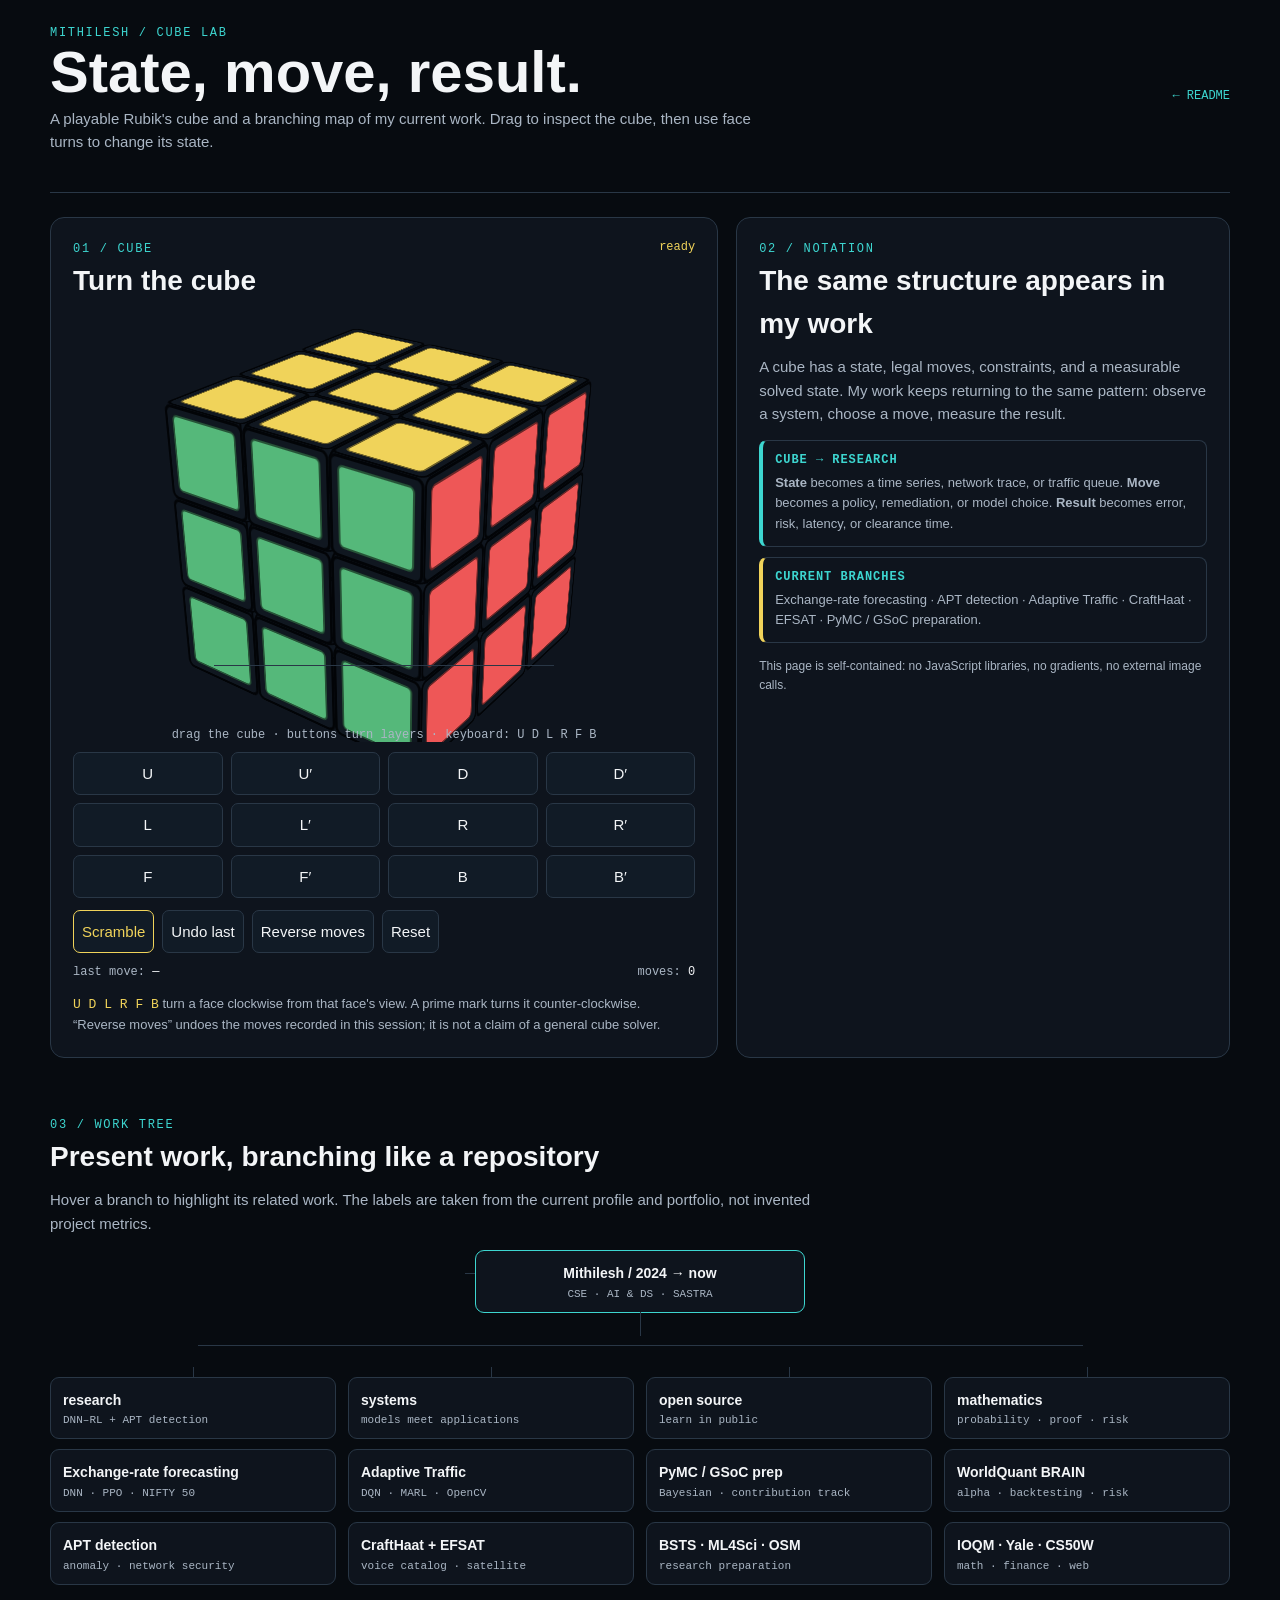
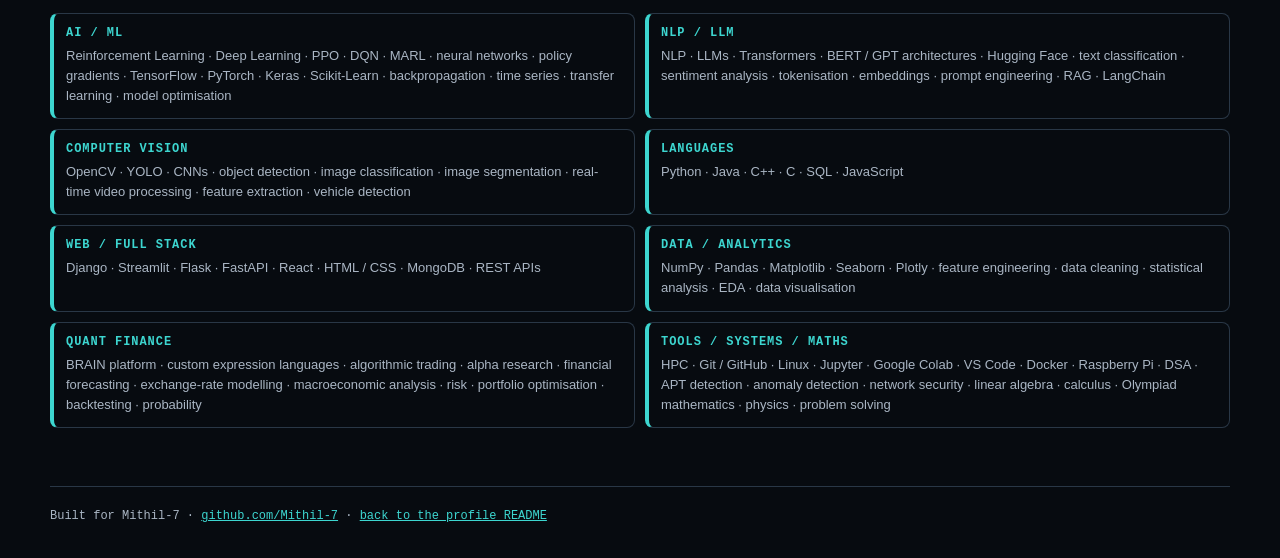
==== interactive-lab.html @ 5f76cfb6 "Game" ====
<!doctype html>
<html lang="en">
<head>
  <meta charset="utf-8">
  <meta name="viewport" content="width=device-width, initial-scale=1">
  <title>Mithilesh — Cube Lab</title>
  <style>
    :root {
      --bg: #070b10;
      --panel: #0e141d;
      --panel-2: #111b26;
      --line: #293746;
      --text: #f3f5f7;
      --muted: #aab6c4;
      --cyan: #3dd6d0;
      --yellow: #f0d35a;
      --red: #ee5757;
      --orange: #f2a24c;
      --blue: #4b83e8;
      --green: #55b87a;
    }

    * { box-sizing: border-box; }
    html { scroll-behavior: smooth; }
    body {
      margin: 0;
      background: var(--bg);
      color: var(--text);
      font: 15px/1.55 Arial, sans-serif;
    }
    a { color: var(--cyan); }
    button { font: inherit; }
    .shell { width: min(1180px, calc(100% - 32px)); margin: 0 auto; }
    .topbar {
      display: flex;
      justify-content: space-between;
      gap: 16px;
      align-items: center;
      padding: 24px 0;
      border-bottom: 1px solid var(--line);
    }
    .eyebrow, .mono { font-family: ui-monospace, SFMono-Regular, Consolas, monospace; }
    .eyebrow { color: var(--cyan); font-size: 12px; letter-spacing: .14em; text-transform: uppercase; }
    h1, h2, h3, p { margin-top: 0; }
    h1 { margin-bottom: 6px; font-size: clamp(30px, 5vw, 58px); line-height: 1; }
    h2 { margin-bottom: 10px; font-size: 28px; }
    .lede { color: var(--muted); max-width: 720px; }
    .topbar a { text-decoration: none; font-family: ui-monospace, SFMono-Regular, Consolas, monospace; font-size: 12px; }

    .lab-grid { display: grid; grid-template-columns: minmax(0, 1.15fr) minmax(300px, .85fr); gap: 18px; margin: 24px 0 58px; }
    .panel { background: var(--panel); border: 1px solid var(--line); border-radius: 14px; padding: 22px; }
    .panel-header { display: flex; justify-content: space-between; gap: 16px; align-items: start; margin-bottom: 8px; }
    .panel-header h2 { margin-bottom: 2px; }
    .status { color: var(--yellow); font: 12px ui-monospace, SFMono-Regular, Consolas, monospace; white-space: nowrap; }
    .cube-stage {
      height: 430px;
      position: relative;
      perspective: 1100px;
      touch-action: none;
      cursor: grab;
      overflow: hidden;
    }
    .cube-stage.dragging { cursor: grabbing; }
    #cube {
      width: 300px;
      height: 300px;
      position: absolute;
      left: 50%;
      top: 50%;
      transform-style: preserve-3d;
      transform: translate(-50%, -50%) rotateX(-27deg) rotateY(-36deg);
    }
    .cubie, .turn-layer {
      width: 300px;
      height: 300px;
      position: absolute;
      left: 0;
      top: 0;
      transform-style: preserve-3d;
    }
    .cubie { width: 96px; height: 96px; left: 50%; top: 50%; }
    .face {
      width: 96px;
      height: 96px;
      position: absolute;
      display: grid;
      place-items: center;
      border: 3px solid #020407;
      border-radius: 8px;
      background: #101720;
      backface-visibility: hidden;
    }
    .sticker { width: 78px; height: 78px; border: 2px solid rgba(0,0,0,.55); border-radius: 6px; opacity: 0; transition: background .15s, opacity .15s; }
    .front { transform: translateZ(48px); }
    .back { transform: rotateY(180deg) translateZ(48px); }
    .right { transform: rotateY(90deg) translateZ(48px); }
    .left { transform: rotateY(-90deg) translateZ(48px); }
    .top { transform: rotateX(90deg) translateZ(48px); }
    .bottom { transform: rotateX(-90deg) translateZ(48px); }
    .cube-floor { position: absolute; width: 340px; height: 30px; left: 50%; top: 82%; transform: translateX(-50%); border-top: 1px solid var(--line); }
    .cube-hint { position: absolute; left: 0; right: 0; bottom: 0; text-align: center; color: var(--muted); font: 12px ui-monospace, SFMono-Regular, Consolas, monospace; }

    .controls { display: grid; grid-template-columns: repeat(4, minmax(0, 1fr)); gap: 8px; margin-top: 10px; }
    .controls button, .action-row button {
      border: 1px solid var(--line);
      border-radius: 7px;
      padding: 9px 8px;
      background: var(--panel-2);
      color: var(--text);
      cursor: pointer;
      transition: border-color .18s, color .18s, background .18s, transform .18s;
    }
    .controls button:hover, .action-row button:hover { border-color: var(--cyan); color: var(--cyan); background: #14242d; transform: translateY(-1px); }
    .action-row { display: flex; flex-wrap: wrap; gap: 8px; margin-top: 12px; }
    .action-row button.primary { border-color: var(--yellow); color: var(--yellow); }
    .notation { color: var(--muted); margin: 15px 0 0; font-size: 13px; }
    .notation code { color: var(--yellow); }
    .readout { display: flex; justify-content: space-between; gap: 12px; margin-top: 12px; color: var(--muted); font: 12px ui-monospace, SFMono-Regular, Consolas, monospace; }
    .readout strong { color: var(--text); font-weight: 400; }

    .tree-section { margin-bottom: 58px; }
    .tree-intro { color: var(--muted); max-width: 780px; }
    .work-tree { display: grid; grid-template-columns: repeat(4, minmax(0, 1fr)); gap: 12px; position: relative; padding-top: 22px; }
    .work-tree::before { content: ""; position: absolute; left: 12.5%; right: 12.5%; top: 8px; border-top: 1px solid var(--line); }
    .branch { position: relative; padding-top: 18px; }
    .branch::before { content: ""; position: absolute; left: 50%; top: 8px; height: 16px; border-left: 1px solid var(--line); }
    .tree-node {
      position: relative;
      border: 1px solid var(--line);
      background: var(--panel);
      border-radius: 9px;
      padding: 12px;
      margin-bottom: 10px;
      transition: border-color .18s, transform .18s, background .18s, opacity .18s;
    }
    .tree-node::before { content: ""; position: absolute; width: 10px; height: 1px; background: var(--line); left: -11px; top: 22px; }
    .branch > .tree-node::before { display: none; }
    .tree-node:hover, .tree-node.is-hot { border-color: var(--yellow); background: #18232e; transform: translateY(-2px); }
    .tree-node.dim { opacity: .35; }
    .tree-node strong { display: block; font-size: 14px; }
    .tree-node span { display: block; margin-top: 3px; color: var(--muted); font: 11px ui-monospace, SFMono-Regular, Consolas, monospace; }
    .tree-root { width: min(330px, 100%); margin: 0 auto 24px; text-align: center; border-color: var(--cyan); }
    .tree-root::after { content: ""; position: absolute; width: 1px; height: 24px; background: var(--line); left: 50%; top: 100%; }
    .skills-board { margin-top: 18px; display: grid; grid-template-columns: repeat(2, minmax(0, 1fr)); gap: 10px; }
    .skill-group { border: 1px solid var(--line); border-left: 4px solid var(--cyan); border-radius: 8px; padding: 12px; transition: border-color .18s, background .18s; }
    .skill-group:hover { border-color: var(--yellow); background: #121d27; }
    .skill-group h3 { margin-bottom: 6px; font: 700 12px ui-monospace, SFMono-Regular, Consolas, monospace; color: var(--cyan); text-transform: uppercase; letter-spacing: .08em; }
    .skill-group p { margin: 0; color: var(--muted); font-size: 13px; }
    .note { color: var(--muted); font-size: 12px; margin-top: 14px; }
    footer { border-top: 1px solid var(--line); padding: 22px 0 32px; color: var(--muted); font: 12px ui-monospace, SFMono-Regular, Consolas, monospace; }
    @media (max-width: 820px) {
      .lab-grid { grid-template-columns: 1fr; }
      .work-tree { grid-template-columns: 1fr 1fr; }
      .work-tree::before { display: none; }
      .branch::before { display: none; }
    }
    @media (max-width: 560px) {
      .work-tree, .skills-board { grid-template-columns: 1fr; }
      .cube-stage { height: 360px; transform: scale(.82); transform-origin: top center; margin-bottom: -65px; }
      .controls { grid-template-columns: repeat(3, 1fr); }
    }
    @media (prefers-reduced-motion: reduce) {
      *, *::before, *::after { transition-duration: .01ms !important; animation-duration: .01ms !important; }
    }
  </style>
</head>
<body>
  <main class="shell">
    <header class="topbar">
      <div>
        <div class="eyebrow">Mithilesh / cube lab</div>
        <h1>State, move, result.</h1>
        <p class="lede">A playable Rubik's cube and a branching map of my current work. Drag to inspect the cube, then use face turns to change its state.</p>
      </div>
      <a href="README.md">← README</a>
    </header>

    <section class="lab-grid" aria-label="Interactive Rubik's cube">
      <div class="panel">
        <div class="panel-header">
          <div><div class="eyebrow">01 / cube</div><h2>Turn the cube</h2></div>
          <div id="status" class="status">ready</div>
        </div>
        <div id="cube-stage" class="cube-stage" aria-label="Drag to rotate the cube view">
          <div id="cube" aria-label="Rubik's cube"></div>
          <div class="cube-floor"></div>
          <div class="cube-hint">drag the cube · buttons turn layers · keyboard: U D L R F B</div>
        </div>
        <div class="controls" aria-label="Face turn controls">
          <button data-move="U">U</button><button data-move="U'">U′</button>
          <button data-move="D">D</button><button data-move="D'">D′</button>
          <button data-move="L">L</button><button data-move="L'">L′</button>
          <button data-move="R">R</button><button data-move="R'">R′</button>
          <button data-move="F">F</button><button data-move="F'">F′</button>
          <button data-move="B">B</button><button data-move="B'">B′</button>
        </div>
        <div class="action-row">
          <button class="primary" id="scramble">Scramble</button>
          <button id="undo">Undo last</button>
          <button id="solve-history">Reverse moves</button>
          <button id="reset">Reset</button>
        </div>
        <div class="readout"><span>last move: <strong id="last-move">—</strong></span><span>moves: <strong id="move-count">0</strong></span></div>
        <p class="notation"><code>U D L R F B</code> turn a face clockwise from that face's view. A prime mark turns it counter-clockwise. “Reverse moves” undoes the moves recorded in this session; it is not a claim of a general cube solver.</p>
      </div>

      <aside class="panel">
        <div class="eyebrow">02 / notation</div>
        <h2>The same structure appears in my work</h2>
        <p class="lede">A cube has a state, legal moves, constraints, and a measurable solved state. My work keeps returning to the same pattern: observe a system, choose a move, measure the result.</p>
        <div class="skill-group"><h3>Cube → research</h3><p><b>State</b> becomes a time series, network trace, or traffic queue. <b>Move</b> becomes a policy, remediation, or model choice. <b>Result</b> becomes error, risk, latency, or clearance time.</p></div>
        <div class="skill-group" style="margin-top:10px;border-left-color:var(--yellow)"><h3>Current branches</h3><p>Exchange-rate forecasting · APT detection · Adaptive Traffic · CraftHaat · EFSAT · PyMC / GSoC preparation.</p></div>
        <p class="note">This page is self-contained: no JavaScript libraries, no gradients, no external image calls.</p>
      </aside>
    </section>

    <section class="tree-section" aria-label="Work timeline and skills">
      <div class="eyebrow">03 / work tree</div>
      <h2>Present work, branching like a repository</h2>
      <p class="tree-intro">Hover a branch to highlight its related work. The labels are taken from the current profile and portfolio, not invented project metrics.</p>
      <div class="tree-node tree-root" data-group="root"><strong>Mithilesh / 2024 → now</strong><span>CSE · AI &amp; DS · SASTRA</span></div>
      <div class="work-tree">
        <div class="branch">
          <div class="tree-node" data-group="research"><strong>research</strong><span>DNN–RL + APT detection</span></div>
          <div class="tree-node" data-group="research"><strong>Exchange-rate forecasting</strong><span>DNN · PPO · NIFTY 50</span></div>
          <div class="tree-node" data-group="research"><strong>APT detection</strong><span>anomaly · network security</span></div>
        </div>
        <div class="branch">
          <div class="tree-node" data-group="systems"><strong>systems</strong><span>models meet applications</span></div>
          <div class="tree-node" data-group="systems"><strong>Adaptive Traffic</strong><span>DQN · MARL · OpenCV</span></div>
          <div class="tree-node" data-group="systems"><strong>CraftHaat + EFSAT</strong><span>voice catalog · satellite</span></div>
        </div>
        <div class="branch">
          <div class="tree-node" data-group="opensource"><strong>open source</strong><span>learn in public</span></div>
          <div class="tree-node" data-group="opensource"><strong>PyMC / GSoC prep</strong><span>Bayesian · contribution track</span></div>
          <div class="tree-node" data-group="opensource"><strong>BSTS · ML4Sci · OSM</strong><span>research preparation</span></div>
        </div>
        <div class="branch">
          <div class="tree-node" data-group="math"><strong>mathematics</strong><span>probability · proof · risk</span></div>
          <div class="tree-node" data-group="math"><strong>WorldQuant BRAIN</strong><span>alpha · backtesting · risk</span></div>
          <div class="tree-node" data-group="math"><strong>IOQM · Yale · CS50W</strong><span>math · finance · web</span></div>
        </div>
      </div>

      <div class="skills-board" aria-label="Skills index">
        <div class="skill-group"><h3>AI / ML</h3><p>Reinforcement Learning · Deep Learning · PPO · DQN · MARL · neural networks · policy gradients · TensorFlow · PyTorch · Keras · Scikit-Learn · backpropagation · time series · transfer learning · model optimisation</p></div>
        <div class="skill-group"><h3>NLP / LLM</h3><p>NLP · LLMs · Transformers · BERT / GPT architectures · Hugging Face · text classification · sentiment analysis · tokenisation · embeddings · prompt engineering · RAG · LangChain</p></div>
        <div class="skill-group"><h3>Computer vision</h3><p>OpenCV · YOLO · CNNs · object detection · image classification · image segmentation · real-time video processing · feature extraction · vehicle detection</p></div>
        <div class="skill-group"><h3>Languages</h3><p>Python · Java · C++ · C · SQL · JavaScript</p></div>
        <div class="skill-group"><h3>Web / full stack</h3><p>Django · Streamlit · Flask · FastAPI · React · HTML / CSS · MongoDB · REST APIs</p></div>
        <div class="skill-group"><h3>Data / analytics</h3><p>NumPy · Pandas · Matplotlib · Seaborn · Plotly · feature engineering · data cleaning · statistical analysis · EDA · data visualisation</p></div>
        <div class="skill-group"><h3>Quant finance</h3><p>BRAIN platform · custom expression languages · algorithmic trading · alpha research · financial forecasting · exchange-rate modelling · macroeconomic analysis · risk · portfolio optimisation · backtesting · probability</p></div>
        <div class="skill-group"><h3>Tools / systems / maths</h3><p>HPC · Git / GitHub · Linux · Jupyter · Google Colab · VS Code · Docker · Raspberry Pi · DSA · APT detection · anomaly detection · network security · linear algebra · calculus · Olympiad mathematics · physics · problem solving</p></div>
      </div>
    </section>

    <footer>Built for Mithil-7 · <a href="https://github.com/Mithil-7">github.com/Mithil-7</a> · <a href="README.md">back to the profile README</a></footer>
  </main>
  <script>
    (() => {
      const cube = document.getElementById('cube');
      const stage = document.getElementById('cube-stage');
      const status = document.getElementById('status');
      const lastMove = document.getElementById('last-move');
      const moveCount = document.getElementById('move-count');
      const cubies = [];
      const stickers = [];
      const history = [];
      const CELL = 96;
      let busy = false;
      let viewX = -27;
      let viewY = -36;

      const normals = {
        U: [0, 1, 0], D: [0, -1, 0], F: [0, 0, 1],
        B: [0, 0, -1], R: [1, 0, 0], L: [-1, 0, 0]
      };
      const faceClass = { U: 'top', D: 'bottom', F: 'front', B: 'back', R: 'right', L: 'left' };
      const colors = {
        U: '#f0d35a', D: '#f3f5f7', F: '#55b87a',
        B: '#4b83e8', R: '#ee5757', L: '#f2a24c'
      };
      const specs = {
        U: { axis: 'y', index: 1, layer: 1, dir: 1 },
        D: { axis: 'y', index: 1, layer: -1, dir: -1 },
        L: { axis: 'x', index: 0, layer: -1, dir: -1 },
        R: { axis: 'x', index: 0, layer: 1, dir: 1 },
        F: { axis: 'z', index: 2, layer: 1, dir: -1 },
        B: { axis: 'z', index: 2, layer: -1, dir: 1 }
      };

      const key = (a, b) => `${a.join(',')}|${b.join(',')}`;
      const clone = value => value.slice();

      function addSticker(pos, normal, color) {
        stickers.push({ pos: clone(pos), normal: clone(normal), color });
      }

      function resetStickers() {
        stickers.length = 0;
        for (let x = -1; x <= 1; x += 1) {
          for (let z = -1; z <= 1; z += 1) {
            addSticker([x, 1, z], normals.U, colors.U);
            addSticker([x, -1, z], normals.D, colors.D);
          }
        }
        for (let x = -1; x <= 1; x += 1) {
          for (let y = -1; y <= 1; y += 1) {
            addSticker([x, y, 1], normals.F, colors.F);
            addSticker([x, y, -1], normals.B, colors.B);
          }
        }
        for (let y = -1; y <= 1; y += 1) {
          for (let z = -1; z <= 1; z += 1) {
            addSticker([1, y, z], normals.R, colors.R);
            addSticker([-1, y, z], normals.L, colors.L);
          }
        }
      }

      function rotateVector(value, axis, direction) {
        const [x, y, z] = value;
        if (axis === 'x') return direction === 1 ? [x, -z, y] : [x, z, -y];
        if (axis === 'y') return direction === 1 ? [z, y, -x] : [-z, y, x];
        return direction === 1 ? [-y, x, z] : [y, -x, z];
      }

      function createCubie(x, y, z) {
        const element = document.createElement('div');
        element.className = 'cubie';
        const faces = {};
        Object.keys(normals).forEach(face => {
          const surface = document.createElement('div');
          surface.className = `face ${faceClass[face]}`;
          const sticker = document.createElement('div');
          sticker.className = 'sticker';
          surface.appendChild(sticker);
          element.appendChild(surface);
          faces[face] = { surface, sticker };
        });
        const cubie = { element, faces, pos: [x, y, z] };
        cubies.push(cubie);
        cube.appendChild(element);
      }

      function positionCubie(cubie) {
        const [x, y, z] = cubie.pos;
        cubie.element.style.transform = `translate(-50%, -50%) translate3d(${x * CELL}px, ${-y * CELL}px, ${z * CELL}px)`;
      }

      function render() {
        const map = new Map(stickers.map(sticker => [key(sticker.pos, sticker.normal), sticker.color]));
        cubies.forEach(cubie => {
          positionCubie(cubie);
          Object.entries(normals).forEach(([face, normal]) => {
            const sticker = map.get(key(cubie.pos, normal));
            const view = cubie.faces[face].sticker;
            view.style.background = sticker || '#0c121a';
            view.style.opacity = sticker ? '1' : '0';
          });
        });
        moveCount.textContent = String(history.length);
      }

      function updateView() {
        cube.style.transform = `translate(-50%, -50%) rotateX(${viewX}deg) rotateY(${viewY}deg)`;
      }

      function parseMove(token) {
        const face = token[0].toUpperCase();
        return { face, prime: token.includes("'") };
      }

      function labelMove(move) {
        return `${move.face}${move.prime ? '′' : ''}`;
      }

      function inverse(move) {
        return { face: move.face, prime: !move.prime };
      }

      function setStatus(text) {
        status.textContent = text;
      }

      async function applyMove(move, record = true) {
        if (busy) return;
        const spec = specs[move.face];
        busy = true;
        setStatus(`turning ${labelMove(move)}`);
        const selected = cubies.filter(cubie => cubie.pos[spec.index] === spec.layer);
        const turnLayer = document.createElement('div');
        turnLayer.className = 'turn-layer';
        cube.appendChild(turnLayer);
        selected.forEach(cubie => turnLayer.appendChild(cubie.element));
        const direction = spec.dir * (move.prime ? -1 : 1);
        const rotation = `rotate${spec.axis.toUpperCase()}(${90 * direction}deg)`;
        const animation = turnLayer.animate(
          [{ transform: 'none' }, { transform: rotation }],
          { duration: 430, easing: 'cubic-bezier(.2,.8,.25,1)', fill: 'forwards' }
        );
        try { await animation.finished; } catch (_) { /* reduced-motion/browser cancellation */ }
        selected.forEach(cubie => { cubie.pos = rotateVector(cubie.pos, spec.axis, direction); });
        stickers.forEach(sticker => {
          if (sticker.pos[spec.index] === spec.layer) {
            sticker.pos = rotateVector(sticker.pos, spec.axis, direction);
            sticker.normal = rotateVector(sticker.normal, spec.axis, direction);
          }
        });
        selected.forEach(cubie => cube.appendChild(cubie.element));
        turnLayer.remove();
        animation.cancel();
        if (record) history.push(move);
        render();
        lastMove.textContent = labelMove(move);
        setStatus('ready');
        busy = false;
      }

      async function runSequence(sequence, record = true) {
        if (busy) return;
        for (const move of sequence) await applyMove(move, record);
      }

      function resetCube() {
        if (busy) return;
        cubies.forEach(cubie => {
          cubie.pos = cubie.pos.map(value => value === 0 ? 0 : (value > 0 ? 1 : -1));
        });
        // Cubie positions must be reset by their original coordinates.
        cubies.forEach((cubie, index) => {
          const x = Math.floor(index / 9) - 1;
          const y = (Math.floor(index / 3) % 3) - 1;
          const z = (index % 3) - 1;
          cubie.pos = [x, y, z];
          cube.appendChild(cubie.element);
        });
        resetStickers();
        history.length = 0;
        lastMove.textContent = '—';
        setStatus('ready');
        render();
      }

      document.querySelectorAll('[data-move]').forEach(button => {
        button.addEventListener('click', () => applyMove(parseMove(button.dataset.move)));
      });
      document.getElementById('reset').addEventListener('click', resetCube);
      document.getElementById('undo').addEventListener('click', async () => {
        if (busy || !history.length) return;
        const move = history.pop();
        await applyMove(inverse(move), false);
      });
      document.getElementById('solve-history').addEventListener('click', async () => {
        if (busy || !history.length) return;
        const reverse = history.slice().reverse().map(inverse);
        history.length = 0;
        await runSequence(reverse, false);
        lastMove.textContent = 'solved by reverse';
      });
      document.getElementById('scramble').addEventListener('click', async () => {
        if (busy) return;
        resetCube();
        const faces = Object.keys(specs);
        const sequence = [];
        let previous = '';
        while (sequence.length < 20) {
          const face = faces[Math.floor(Math.random() * faces.length)];
          if (face === previous) continue;
          previous = face;
          sequence.push({ face, prime: Math.random() > .5 });
        }
        await runSequence(sequence, true);
        setStatus('scrambled — solve it or reverse the sequence');
      });
      window.addEventListener('keydown', event => {
        if (event.target.matches('input, textarea, button')) return;
        const face = event.key.toUpperCase();
        if (specs[face]) applyMove({ face, prime: event.shiftKey });
      });

      let dragging = false;
      let pointer = { x: 0, y: 0 };
      stage.addEventListener('pointerdown', event => {
        dragging = true;
        pointer = { x: event.clientX, y: event.clientY };
        stage.classList.add('dragging');
        stage.setPointerCapture(event.pointerId);
      });
      stage.addEventListener('pointermove', event => {
        if (!dragging) return;
        const dx = event.clientX - pointer.x;
        const dy = event.clientY - pointer.y;
        pointer = { x: event.clientX, y: event.clientY };
        viewY += dx * .45;
        viewX = Math.max(-80, Math.min(80, viewX - dy * .45));
        updateView();
      });
      stage.addEventListener('pointerup', event => {
        dragging = false;
        stage.classList.remove('dragging');
        stage.releasePointerCapture(event.pointerId);
      });
      stage.addEventListener('pointercancel', () => { dragging = false; stage.classList.remove('dragging'); });

      document.querySelectorAll('.tree-node[data-group]').forEach(node => {
        node.addEventListener('mouseenter', () => {
          const group = node.dataset.group;
          document.querySelectorAll('.tree-node[data-group]').forEach(other => {
            other.classList.toggle('is-hot', other.dataset.group === group);
            other.classList.toggle('dim', other.dataset.group !== group && group !== 'root');
          });
        });
        node.addEventListener('mouseleave', () => {
          document.querySelectorAll('.tree-node[data-group]').forEach(other => other.classList.remove('is-hot', 'dim'));
        });
      });

      for (let x = -1; x <= 1; x += 1) {
        for (let y = -1; y <= 1; y += 1) {
          for (let z = -1; z <= 1; z += 1) createCubie(x, y, z);
        }
      }
      resetStickers();
      render();
      updateView();
    })();
  </script>
</body>
</html>
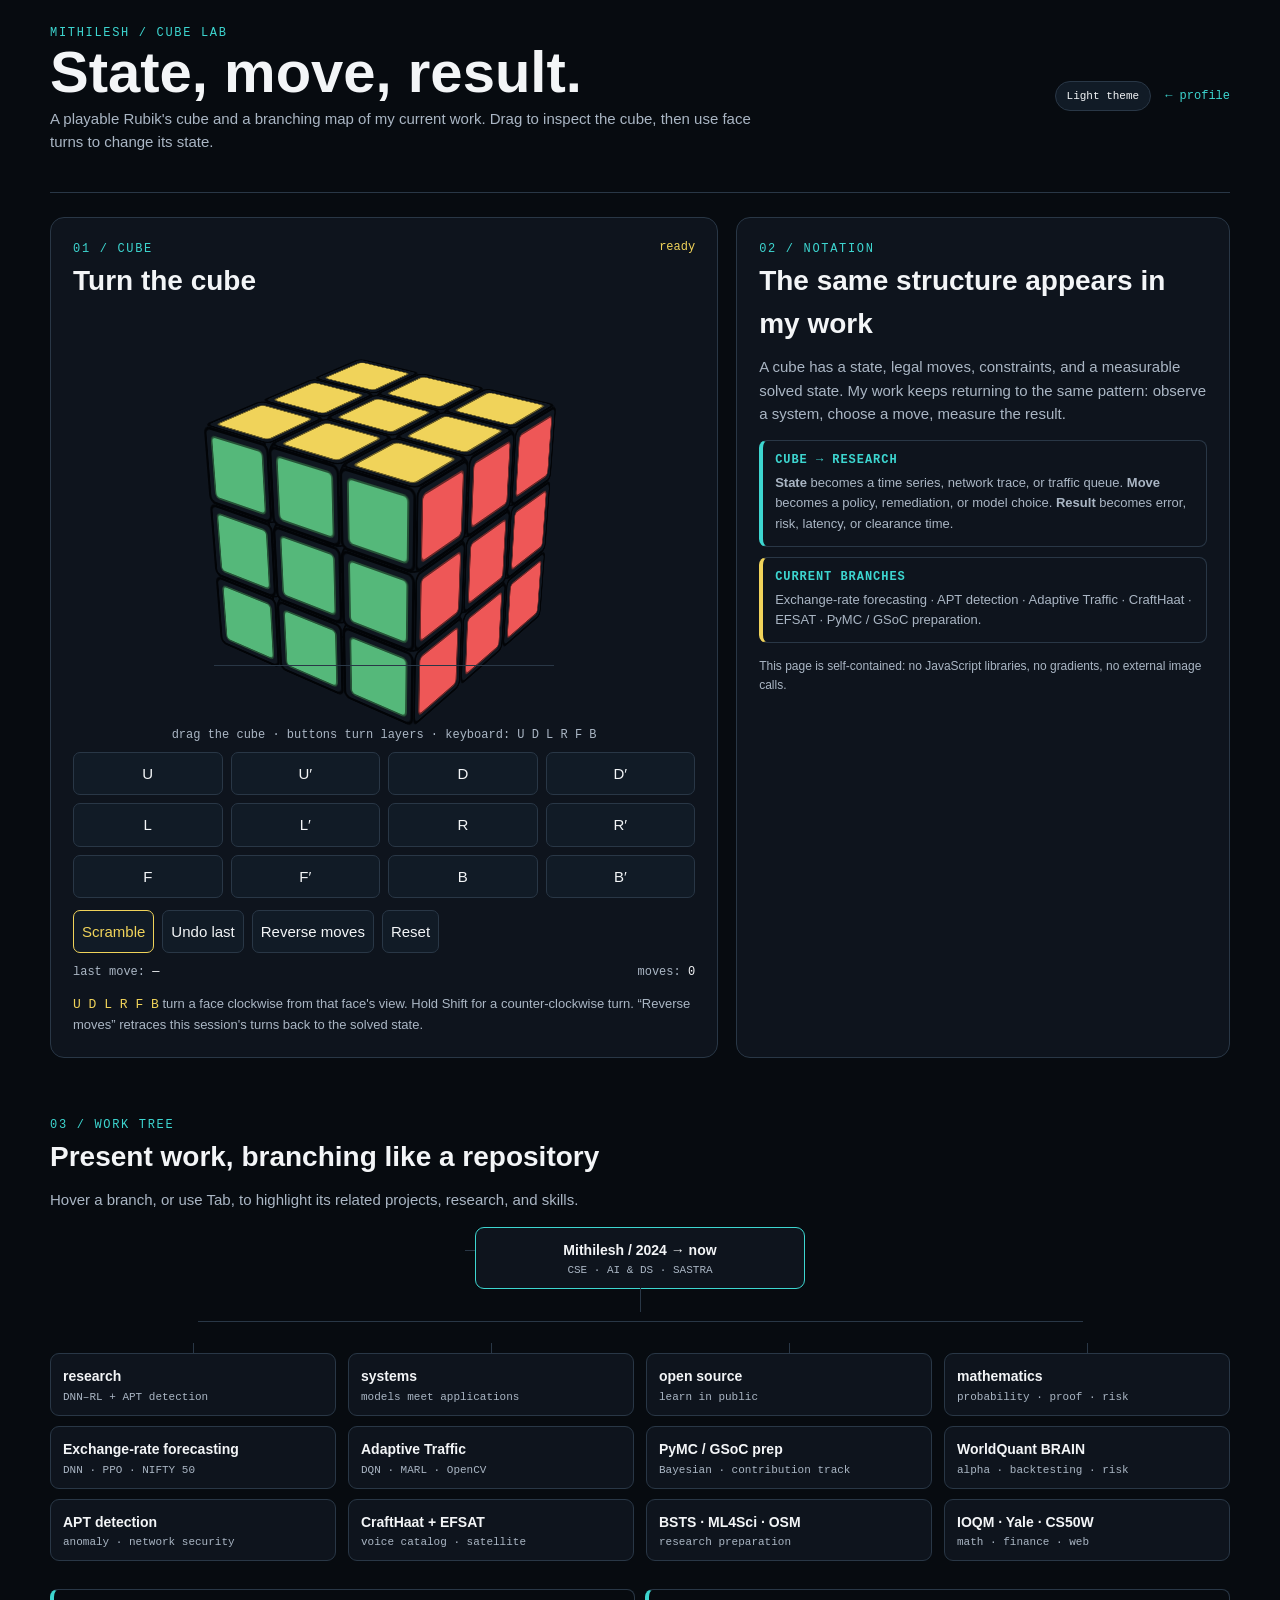
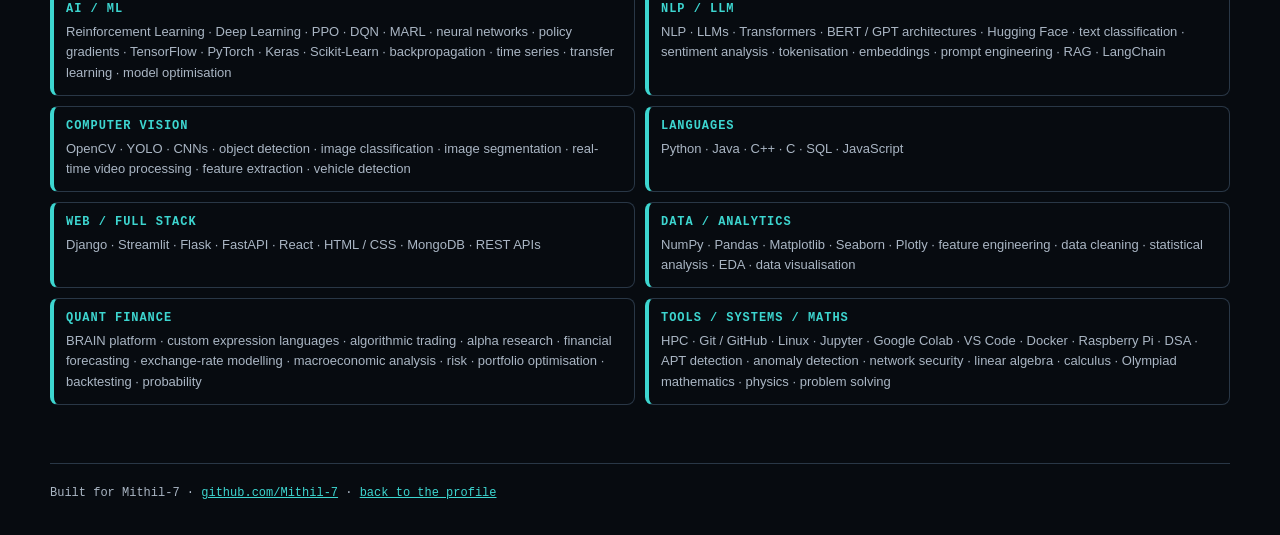
==== commit 6100d727: "Add files via upload" ====
--- a/interactive-lab.html
+++ b/interactive-lab.html
@@ -3,7 +3,18 @@
 <head>
   <meta charset="utf-8">
   <meta name="viewport" content="width=device-width, initial-scale=1">
+  <link rel="icon" href="assets/favicon.svg" type="image/svg+xml">
   <title>Mithilesh — Cube Lab</title>
+  <script>
+    (() => {
+      let theme = 'dark';
+      try {
+        const stored = window.localStorage.getItem('mithil-theme');
+        if (stored === 'light' || stored === 'dark') theme = stored;
+      } catch (_) { /* localStorage may be unavailable on a restricted file:// page */ }
+      document.documentElement.dataset.theme = theme;
+    })();
+  </script>
   <style>
     :root {
       --bg: #070b10;
@@ -18,6 +29,22 @@
       --orange: #f2a24c;
       --blue: #4b83e8;
       --green: #55b87a;
+      color-scheme: dark;
+    }
+    html[data-theme="light"] {
+      color-scheme: light;
+      --bg: #f3f5f7;
+      --panel: #ffffff;
+      --panel-2: #edf2f5;
+      --line: #7c8a96;
+      --text: #17212b;
+      --muted: #4d5a65;
+      --cyan: #087f7a;
+      --yellow: #765b00;
+      --red: #b42323;
+      --orange: #9a4b00;
+      --blue: #2457ad;
+      --green: #197044;
     }
 
     * { box-sizing: border-box; }
@@ -46,6 +73,18 @@
     h2 { margin-bottom: 10px; font-size: 28px; }
     .lede { color: var(--muted); max-width: 720px; }
     .topbar a { text-decoration: none; font-family: ui-monospace, SFMono-Regular, Consolas, monospace; font-size: 12px; }
+    .top-actions { display: flex; align-items: center; justify-content: flex-end; gap: 14px; flex-wrap: wrap; }
+    .theme-toggle {
+      border: 1px solid var(--line);
+      border-radius: 999px;
+      padding: 8px 11px;
+      background: var(--panel-2);
+      color: var(--text);
+      cursor: pointer;
+      font: 11px ui-monospace, SFMono-Regular, Consolas, monospace;
+    }
+    .theme-toggle:hover, .theme-toggle:focus-visible { border-color: var(--cyan); color: var(--cyan); }
+    .theme-toggle:focus-visible, .tree-node:focus-visible { outline: 2px solid var(--cyan); outline-offset: 3px; }
 
     .lab-grid { display: grid; grid-template-columns: minmax(0, 1.15fr) minmax(300px, .85fr); gap: 18px; margin: 24px 0 58px; }
     .panel { background: var(--panel); border: 1px solid var(--line); border-radius: 14px; padding: 22px; }
@@ -53,7 +92,7 @@
     .panel-header h2 { margin-bottom: 2px; }
     .status { color: var(--yellow); font: 12px ui-monospace, SFMono-Regular, Consolas, monospace; white-space: nowrap; }
     .cube-stage {
-      height: 430px;
+      height: clamp(320px, 42vw, 430px);
       position: relative;
       perspective: 1100px;
       touch-action: none;
@@ -62,8 +101,9 @@
     }
     .cube-stage.dragging { cursor: grabbing; }
     #cube {
-      width: 300px;
-      height: 300px;
+      --cell-size: clamp(42px, calc((100vw - 100px) / 4.7), 80px);
+      width: calc(var(--cell-size) * 3);
+      height: calc(var(--cell-size) * 3);
       position: absolute;
       left: 50%;
       top: 50%;
@@ -71,17 +111,17 @@
       transform: translate(-50%, -50%) rotateX(-27deg) rotateY(-36deg);
     }
     .cubie, .turn-layer {
-      width: 300px;
-      height: 300px;
+      width: calc(var(--cell-size) * 3);
+      height: calc(var(--cell-size) * 3);
       position: absolute;
       left: 0;
       top: 0;
       transform-style: preserve-3d;
     }
-    .cubie { width: 96px; height: 96px; left: 50%; top: 50%; }
+    .cubie { width: var(--cell-size); height: var(--cell-size); left: 50%; top: 50%; }
     .face {
-      width: 96px;
-      height: 96px;
+      width: var(--cell-size);
+      height: var(--cell-size);
       position: absolute;
       display: grid;
       place-items: center;
@@ -90,14 +130,14 @@
       background: #101720;
       backface-visibility: hidden;
     }
-    .sticker { width: 78px; height: 78px; border: 2px solid rgba(0,0,0,.55); border-radius: 6px; opacity: 0; transition: background .15s, opacity .15s; }
-    .front { transform: translateZ(48px); }
-    .back { transform: rotateY(180deg) translateZ(48px); }
-    .right { transform: rotateY(90deg) translateZ(48px); }
-    .left { transform: rotateY(-90deg) translateZ(48px); }
-    .top { transform: rotateX(90deg) translateZ(48px); }
-    .bottom { transform: rotateX(-90deg) translateZ(48px); }
-    .cube-floor { position: absolute; width: 340px; height: 30px; left: 50%; top: 82%; transform: translateX(-50%); border-top: 1px solid var(--line); }
+    .sticker { width: calc(var(--cell-size) * .8125); height: calc(var(--cell-size) * .8125); border: 2px solid rgba(0,0,0,.55); border-radius: 6px; opacity: 0; transition: background .15s, opacity .15s; }
+    .front { transform: translateZ(calc(var(--cell-size) / 2)); }
+    .back { transform: rotateY(180deg) translateZ(calc(var(--cell-size) / 2)); }
+    .right { transform: rotateY(90deg) translateZ(calc(var(--cell-size) / 2)); }
+    .left { transform: rotateY(-90deg) translateZ(calc(var(--cell-size) / 2)); }
+    .top { transform: rotateX(90deg) translateZ(calc(var(--cell-size) / 2)); }
+    .bottom { transform: rotateX(-90deg) translateZ(calc(var(--cell-size) / 2)); }
+    .cube-floor { position: absolute; width: min(340px, calc(100% - 20px)); height: 30px; left: 50%; top: 82%; transform: translateX(-50%); border-top: 1px solid var(--line); }
     .cube-hint { position: absolute; left: 0; right: 0; bottom: 0; text-align: center; color: var(--muted); font: 12px ui-monospace, SFMono-Regular, Consolas, monospace; }
 
     .controls { display: grid; grid-template-columns: repeat(4, minmax(0, 1fr)); gap: 8px; margin-top: 10px; }
@@ -135,7 +175,7 @@
     }
     .tree-node::before { content: ""; position: absolute; width: 10px; height: 1px; background: var(--line); left: -11px; top: 22px; }
     .branch > .tree-node::before { display: none; }
-    .tree-node:hover, .tree-node.is-hot { border-color: var(--yellow); background: #18232e; transform: translateY(-2px); }
+    .tree-node:hover, .tree-node:focus-visible, .tree-node.is-hot { border-color: var(--yellow); background: #18232e; transform: translateY(-2px); }
     .tree-node.dim { opacity: .35; }
     .tree-node strong { display: block; font-size: 14px; }
     .tree-node span { display: block; margin-top: 3px; color: var(--muted); font: 11px ui-monospace, SFMono-Regular, Consolas, monospace; }
@@ -143,7 +183,7 @@
     .tree-root::after { content: ""; position: absolute; width: 1px; height: 24px; background: var(--line); left: 50%; top: 100%; }
     .skills-board { margin-top: 18px; display: grid; grid-template-columns: repeat(2, minmax(0, 1fr)); gap: 10px; }
     .skill-group { border: 1px solid var(--line); border-left: 4px solid var(--cyan); border-radius: 8px; padding: 12px; transition: border-color .18s, background .18s; }
-    .skill-group:hover { border-color: var(--yellow); background: #121d27; }
+    .skill-group:hover, .skill-group:focus-within { border-color: var(--yellow); background: #121d27; }
     .skill-group h3 { margin-bottom: 6px; font: 700 12px ui-monospace, SFMono-Regular, Consolas, monospace; color: var(--cyan); text-transform: uppercase; letter-spacing: .08em; }
     .skill-group p { margin: 0; color: var(--muted); font-size: 13px; }
     .note { color: var(--muted); font-size: 12px; margin-top: 14px; }
@@ -155,13 +195,22 @@
       .branch::before { display: none; }
     }
     @media (max-width: 560px) {
+      .topbar { align-items: flex-start; flex-direction: column; }
+      .top-actions { width: 100%; justify-content: space-between; }
       .work-tree, .skills-board { grid-template-columns: 1fr; }
-      .cube-stage { height: 360px; transform: scale(.82); transform-origin: top center; margin-bottom: -65px; }
+      .cube-stage { height: clamp(320px, 100vw, 360px); }
       .controls { grid-template-columns: repeat(3, 1fr); }
     }
     @media (prefers-reduced-motion: reduce) {
       *, *::before, *::after { transition-duration: .01ms !important; animation-duration: .01ms !important; }
     }
+    html[data-theme="light"] .controls button:hover,
+    html[data-theme="light"] .action-row button:hover { background: #e4eeee; }
+    html[data-theme="light"] .tree-node:hover,
+    html[data-theme="light"] .tree-node:focus-visible,
+    html[data-theme="light"] .tree-node.is-hot { background: #eef4f5; }
+    html[data-theme="light"] .skill-group:hover,
+    html[data-theme="light"] .skill-group:focus-within { background: #edf5f4; }
   </style>
 </head>
 <body>
@@ -172,14 +221,17 @@
         <h1>State, move, result.</h1>
         <p class="lede">A playable Rubik's cube and a branching map of my current work. Drag to inspect the cube, then use face turns to change its state.</p>
       </div>
-      <a href="README.md">← README</a>
+      <div class="top-actions">
+        <button class="theme-toggle" id="theme-toggle" type="button" aria-pressed="false">Light theme</button>
+        <a href="index.html">← profile</a>
+      </div>
     </header>
 
     <section class="lab-grid" aria-label="Interactive Rubik's cube">
       <div class="panel">
         <div class="panel-header">
           <div><div class="eyebrow">01 / cube</div><h2>Turn the cube</h2></div>
-          <div id="status" class="status">ready</div>
+          <div id="status" class="status" role="status" aria-live="polite">ready</div>
         </div>
         <div id="cube-stage" class="cube-stage" aria-label="Drag to rotate the cube view">
           <div id="cube" aria-label="Rubik's cube"></div>
@@ -201,7 +253,7 @@
           <button id="reset">Reset</button>
         </div>
         <div class="readout"><span>last move: <strong id="last-move">—</strong></span><span>moves: <strong id="move-count">0</strong></span></div>
-        <p class="notation"><code>U D L R F B</code> turn a face clockwise from that face's view. A prime mark turns it counter-clockwise. “Reverse moves” undoes the moves recorded in this session; it is not a claim of a general cube solver.</p>
+        <p class="notation"><code>U D L R F B</code> turn a face clockwise from that face's view. Hold Shift for a counter-clockwise turn. “Reverse moves” retraces this session's turns back to the solved state.</p>
       </div>
 
       <aside class="panel">
@@ -217,28 +269,28 @@
     <section class="tree-section" aria-label="Work timeline and skills">
       <div class="eyebrow">03 / work tree</div>
       <h2>Present work, branching like a repository</h2>
-      <p class="tree-intro">Hover a branch to highlight its related work. The labels are taken from the current profile and portfolio, not invented project metrics.</p>
-      <div class="tree-node tree-root" data-group="root"><strong>Mithilesh / 2024 → now</strong><span>CSE · AI &amp; DS · SASTRA</span></div>
+      <p class="tree-intro">Hover a branch, or use Tab, to highlight its related projects, research, and skills.</p>
+      <div class="tree-node tree-root" data-group="root" tabindex="0"><strong>Mithilesh / 2024 → now</strong><span>CSE · AI &amp; DS · SASTRA</span></div>
       <div class="work-tree">
         <div class="branch">
-          <div class="tree-node" data-group="research"><strong>research</strong><span>DNN–RL + APT detection</span></div>
-          <div class="tree-node" data-group="research"><strong>Exchange-rate forecasting</strong><span>DNN · PPO · NIFTY 50</span></div>
-          <div class="tree-node" data-group="research"><strong>APT detection</strong><span>anomaly · network security</span></div>
+          <div class="tree-node" data-group="research" tabindex="0"><strong>research</strong><span>DNN–RL + APT detection</span></div>
+          <div class="tree-node" data-group="research" tabindex="0"><strong>Exchange-rate forecasting</strong><span>DNN · PPO · NIFTY 50</span></div>
+          <div class="tree-node" data-group="research" tabindex="0"><strong>APT detection</strong><span>anomaly · network security</span></div>
         </div>
         <div class="branch">
-          <div class="tree-node" data-group="systems"><strong>systems</strong><span>models meet applications</span></div>
-          <div class="tree-node" data-group="systems"><strong>Adaptive Traffic</strong><span>DQN · MARL · OpenCV</span></div>
-          <div class="tree-node" data-group="systems"><strong>CraftHaat + EFSAT</strong><span>voice catalog · satellite</span></div>
+          <div class="tree-node" data-group="systems" tabindex="0"><strong>systems</strong><span>models meet applications</span></div>
+          <div class="tree-node" data-group="systems" tabindex="0"><strong>Adaptive Traffic</strong><span>DQN · MARL · OpenCV</span></div>
+          <div class="tree-node" data-group="systems" tabindex="0"><strong>CraftHaat + EFSAT</strong><span>voice catalog · satellite</span></div>
         </div>
         <div class="branch">
-          <div class="tree-node" data-group="opensource"><strong>open source</strong><span>learn in public</span></div>
-          <div class="tree-node" data-group="opensource"><strong>PyMC / GSoC prep</strong><span>Bayesian · contribution track</span></div>
-          <div class="tree-node" data-group="opensource"><strong>BSTS · ML4Sci · OSM</strong><span>research preparation</span></div>
+          <div class="tree-node" data-group="opensource" tabindex="0"><strong>open source</strong><span>learn in public</span></div>
+          <div class="tree-node" data-group="opensource" tabindex="0"><strong>PyMC / GSoC prep</strong><span>Bayesian · contribution track</span></div>
+          <div class="tree-node" data-group="opensource" tabindex="0"><strong>BSTS · ML4Sci · OSM</strong><span>research preparation</span></div>
         </div>
         <div class="branch">
-          <div class="tree-node" data-group="math"><strong>mathematics</strong><span>probability · proof · risk</span></div>
-          <div class="tree-node" data-group="math"><strong>WorldQuant BRAIN</strong><span>alpha · backtesting · risk</span></div>
-          <div class="tree-node" data-group="math"><strong>IOQM · Yale · CS50W</strong><span>math · finance · web</span></div>
+          <div class="tree-node" data-group="math" tabindex="0"><strong>mathematics</strong><span>probability · proof · risk</span></div>
+          <div class="tree-node" data-group="math" tabindex="0"><strong>WorldQuant BRAIN</strong><span>alpha · backtesting · risk</span></div>
+          <div class="tree-node" data-group="math" tabindex="0"><strong>IOQM · Yale · CS50W</strong><span>math · finance · web</span></div>
         </div>
       </div>
 
@@ -254,7 +306,7 @@
       </div>
     </section>
 
-    <footer>Built for Mithil-7 · <a href="https://github.com/Mithil-7">github.com/Mithil-7</a> · <a href="README.md">back to the profile README</a></footer>
+    <footer>Built for Mithil-7 · <a href="https://github.com/Mithil-7">github.com/Mithil-7</a> · <a href="index.html">back to the profile</a></footer>
   </main>
   <script>
     (() => {
@@ -266,7 +318,8 @@
       const cubies = [];
       const stickers = [];
       const history = [];
-      const CELL = 96;
+      const reducedMotion = window.matchMedia('(prefers-reduced-motion: reduce)');
+      const getCellSize = () => parseFloat(getComputedStyle(cube).width) / 3;
       let busy = false;
       let viewX = -27;
       let viewY = -36;
@@ -345,7 +398,8 @@
 
       function positionCubie(cubie) {
         const [x, y, z] = cubie.pos;
-        cubie.element.style.transform = `translate(-50%, -50%) translate3d(${x * CELL}px, ${-y * CELL}px, ${z * CELL}px)`;
+        const cell = getCellSize();
+        cubie.element.style.transform = `translate(-50%, -50%) translate3d(${x * cell}px, ${-y * cell}px, ${z * cell}px)`;
       }
 
       function render() {
@@ -383,6 +437,22 @@
         status.textContent = text;
       }
 
+      const themeToggle = document.getElementById('theme-toggle');
+      function syncThemeToggle() {
+        if (!themeToggle) return;
+        const light = document.documentElement.dataset.theme === 'light';
+        themeToggle.setAttribute('aria-pressed', String(light));
+        themeToggle.setAttribute('aria-label', `Switch to ${light ? 'dark' : 'light'} theme`);
+        themeToggle.textContent = light ? 'Dark theme' : 'Light theme';
+      }
+      themeToggle?.addEventListener('click', () => {
+        const next = document.documentElement.dataset.theme === 'light' ? 'dark' : 'light';
+        document.documentElement.dataset.theme = next;
+        try { window.localStorage.setItem('mithil-theme', next); } catch (_) { /* keep the in-page choice */ }
+        syncThemeToggle();
+      });
+      syncThemeToggle();
+
       async function applyMove(move, record = true) {
         if (busy) return;
         const spec = specs[move.face];
@@ -394,12 +464,17 @@
         cube.appendChild(turnLayer);
         selected.forEach(cubie => turnLayer.appendChild(cubie.element));
         const direction = spec.dir * (move.prime ? -1 : 1);
-        const rotation = `rotate${spec.axis.toUpperCase()}(${90 * direction}deg)`;
-        const animation = turnLayer.animate(
-          [{ transform: 'none' }, { transform: rotation }],
-          { duration: 430, easing: 'cubic-bezier(.2,.8,.25,1)', fill: 'forwards' }
-        );
-        try { await animation.finished; } catch (_) { /* reduced-motion/browser cancellation */ }
+        let animation = null;
+        if (!reducedMotion.matches && typeof turnLayer.animate === 'function') {
+          // CSS uses screen coordinates (y grows down); x/z rotations need the opposite sign.
+          const cssDirection = spec.axis === 'y' ? direction : -direction;
+          const rotation = `rotate${spec.axis.toUpperCase()}(${90 * cssDirection}deg)`;
+          animation = turnLayer.animate(
+            [{ transform: 'none' }, { transform: rotation }],
+            { duration: 430, easing: 'cubic-bezier(.2,.8,.25,1)', fill: 'forwards' }
+          );
+          try { await animation.finished; } catch (_) { /* browser cancellation */ }
+        }
         selected.forEach(cubie => { cubie.pos = rotateVector(cubie.pos, spec.axis, direction); });
         stickers.forEach(sticker => {
           if (sticker.pos[spec.index] === spec.layer) {
@@ -409,7 +484,7 @@
         });
         selected.forEach(cubie => cube.appendChild(cubie.element));
         turnLayer.remove();
-        animation.cancel();
+        if (animation) animation.cancel();
         if (record) history.push(move);
         render();
         lastMove.textContent = labelMove(move);
@@ -474,6 +549,7 @@
         setStatus('scrambled — solve it or reverse the sequence');
       });
       window.addEventListener('keydown', event => {
+        if (event.ctrlKey || event.metaKey || event.altKey) return;
         if (event.target.matches('input, textarea, button')) return;
         const face = event.key.toUpperCase();
         if (specs[face]) applyMove({ face, prime: event.shiftKey });
@@ -503,17 +579,19 @@
       });
       stage.addEventListener('pointercancel', () => { dragging = false; stage.classList.remove('dragging'); });
 
-      document.querySelectorAll('.tree-node[data-group]').forEach(node => {
-        node.addEventListener('mouseenter', () => {
-          const group = node.dataset.group;
-          document.querySelectorAll('.tree-node[data-group]').forEach(other => {
-            other.classList.toggle('is-hot', other.dataset.group === group);
-            other.classList.toggle('dim', other.dataset.group !== group && group !== 'root');
-          });
-        });
-        node.addEventListener('mouseleave', () => {
-          document.querySelectorAll('.tree-node[data-group]').forEach(other => other.classList.remove('is-hot', 'dim'));
-        });
+      const treeNodes = [...document.querySelectorAll('.tree-node[data-group]')];
+      const clearTreeHighlight = () => treeNodes.forEach(other => other.classList.remove('is-hot', 'dim'));
+      const highlightTreeGroup = group => treeNodes.forEach(other => {
+        other.classList.toggle('is-hot', other.dataset.group === group);
+        other.classList.toggle('dim', other.dataset.group !== group && group !== 'root');
+      });
+      treeNodes.forEach(node => {
+        // The branch map is informational, but its same highlight interaction must work without a mouse.
+        node.tabIndex = 0;
+        node.addEventListener('mouseenter', () => highlightTreeGroup(node.dataset.group));
+        node.addEventListener('mouseleave', clearTreeHighlight);
+        node.addEventListener('focus', () => highlightTreeGroup(node.dataset.group));
+        node.addEventListener('blur', clearTreeHighlight);
       });
 
       for (let x = -1; x <= 1; x += 1) {
@@ -524,6 +602,11 @@
       resetStickers();
       render();
       updateView();
+      if ('ResizeObserver' in window) {
+        new ResizeObserver(() => cubies.forEach(positionCubie)).observe(cube);
+      } else {
+        window.addEventListener('resize', () => cubies.forEach(positionCubie));
+      }
     })();
   </script>
 </body>
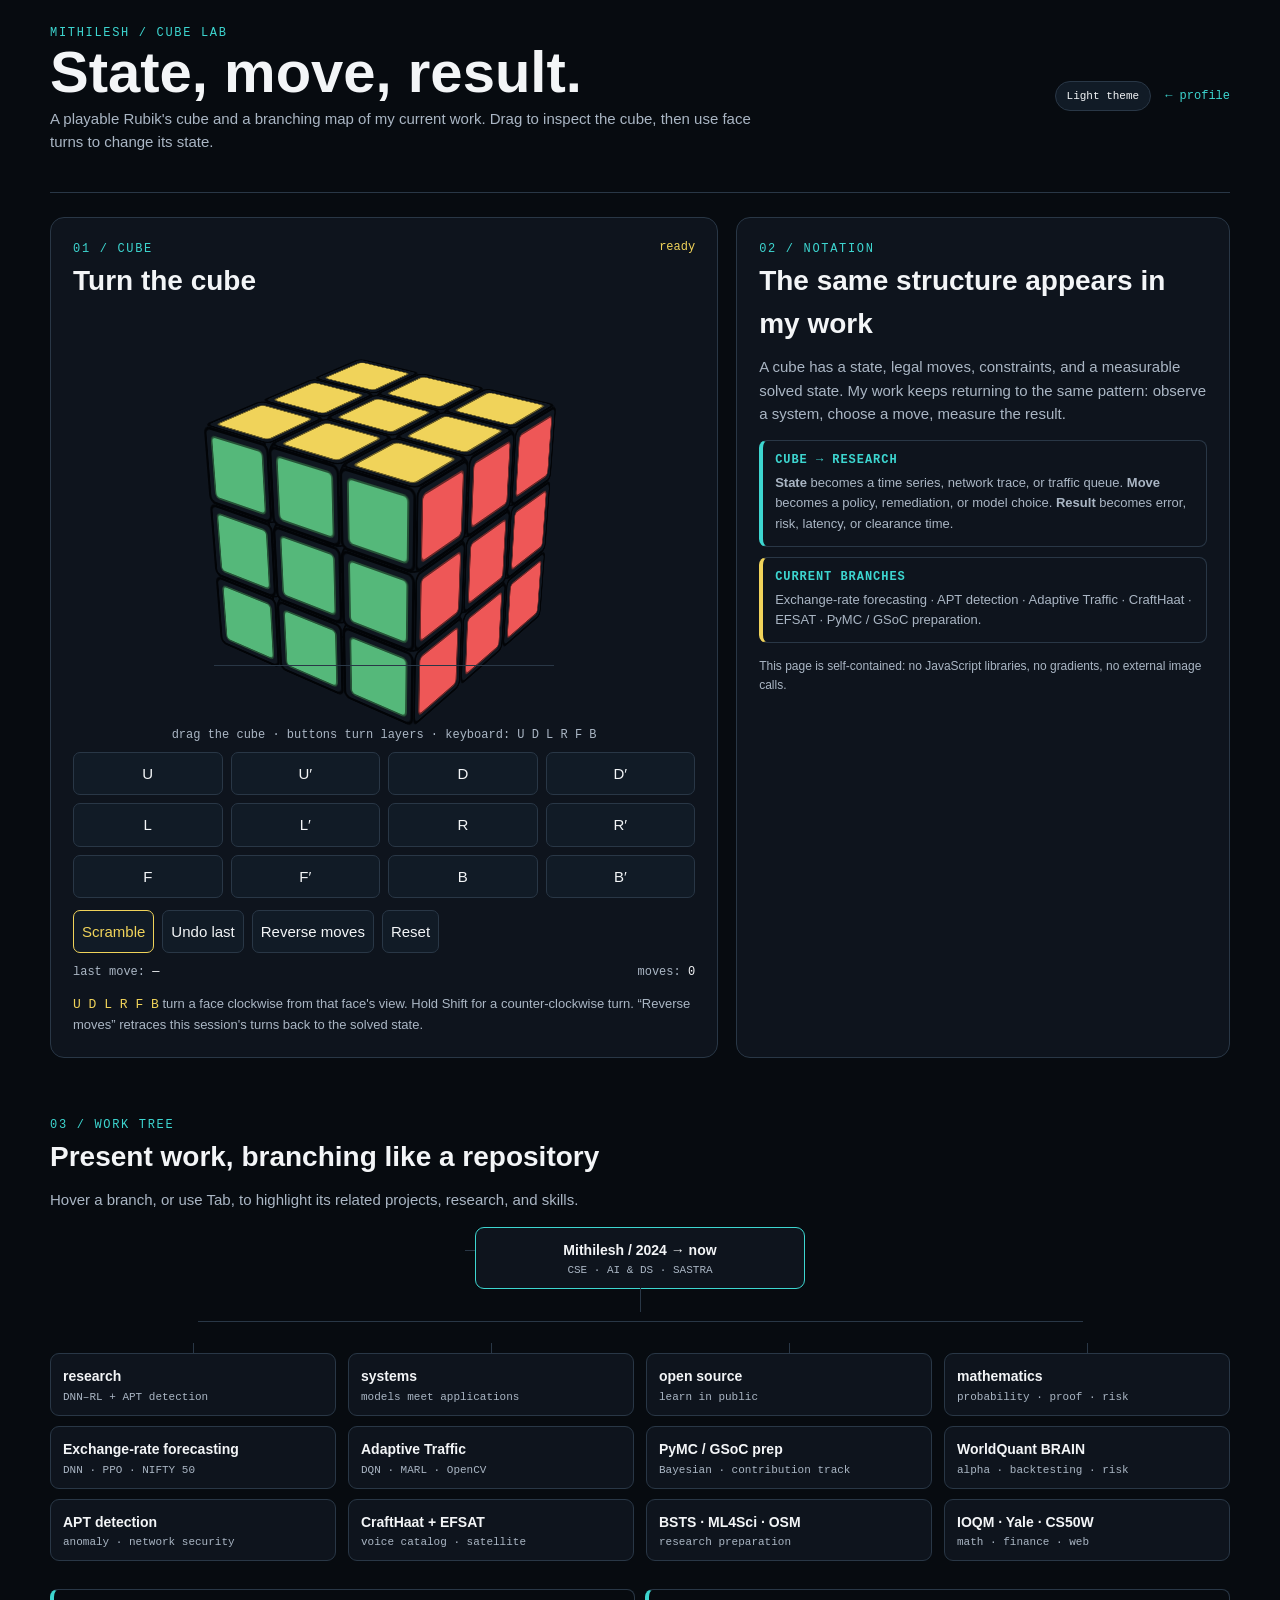
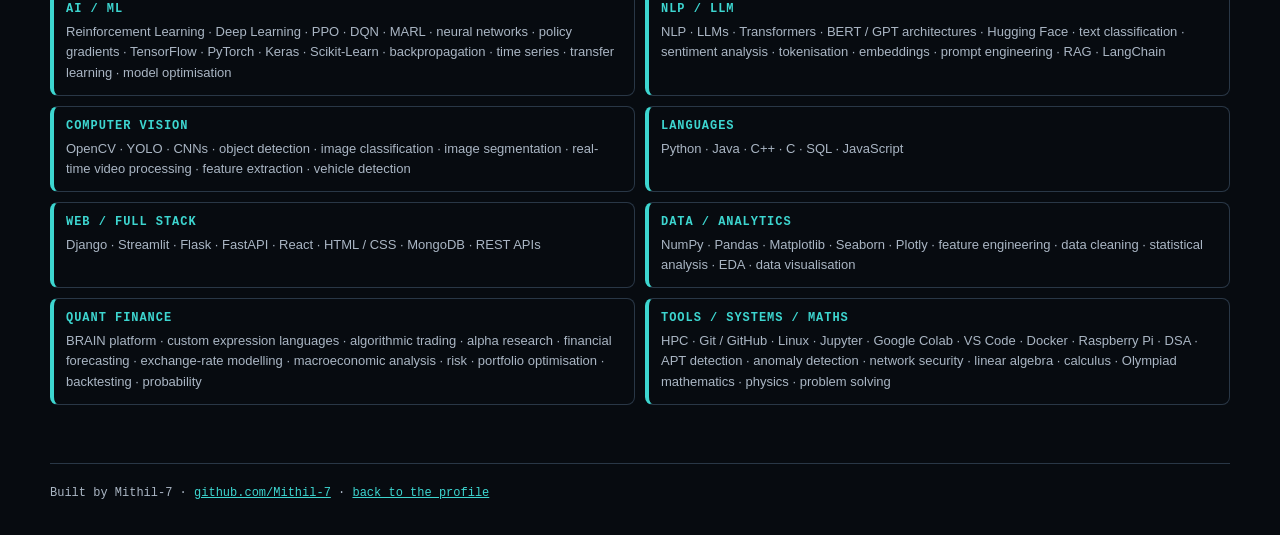
==== commit 495fe13f: "Update footer text from 'Built for' to 'Built by'" ====
--- a/interactive-lab.html
+++ b/interactive-lab.html
@@ -306,7 +306,7 @@
       </div>
     </section>
 
-    <footer>Built for Mithil-7 · <a href="https://github.com/Mithil-7">github.com/Mithil-7</a> · <a href="index.html">back to the profile</a></footer>
+    <footer>Built by Mithil-7 · <a href="https://github.com/Mithil-7">github.com/Mithil-7</a> · <a href="index.html">back to the profile</a></footer>
   </main>
   <script>
     (() => {
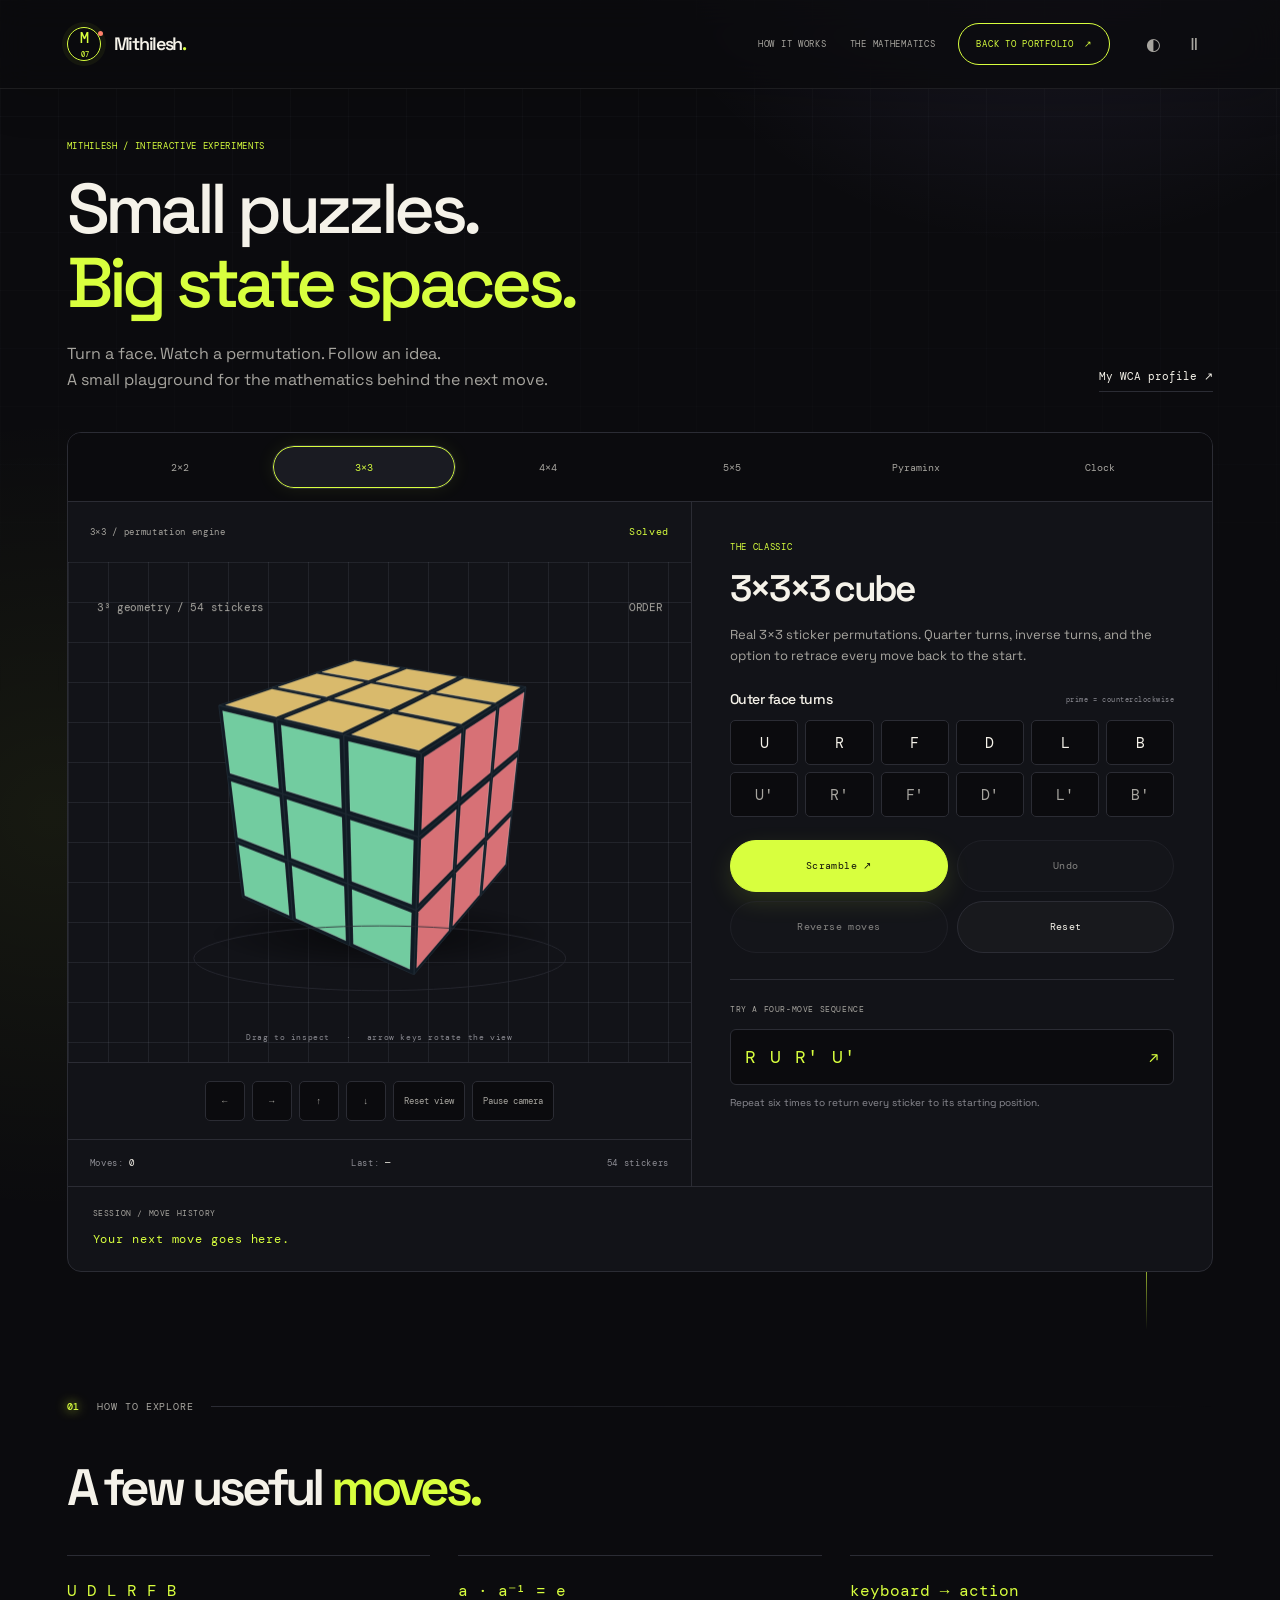
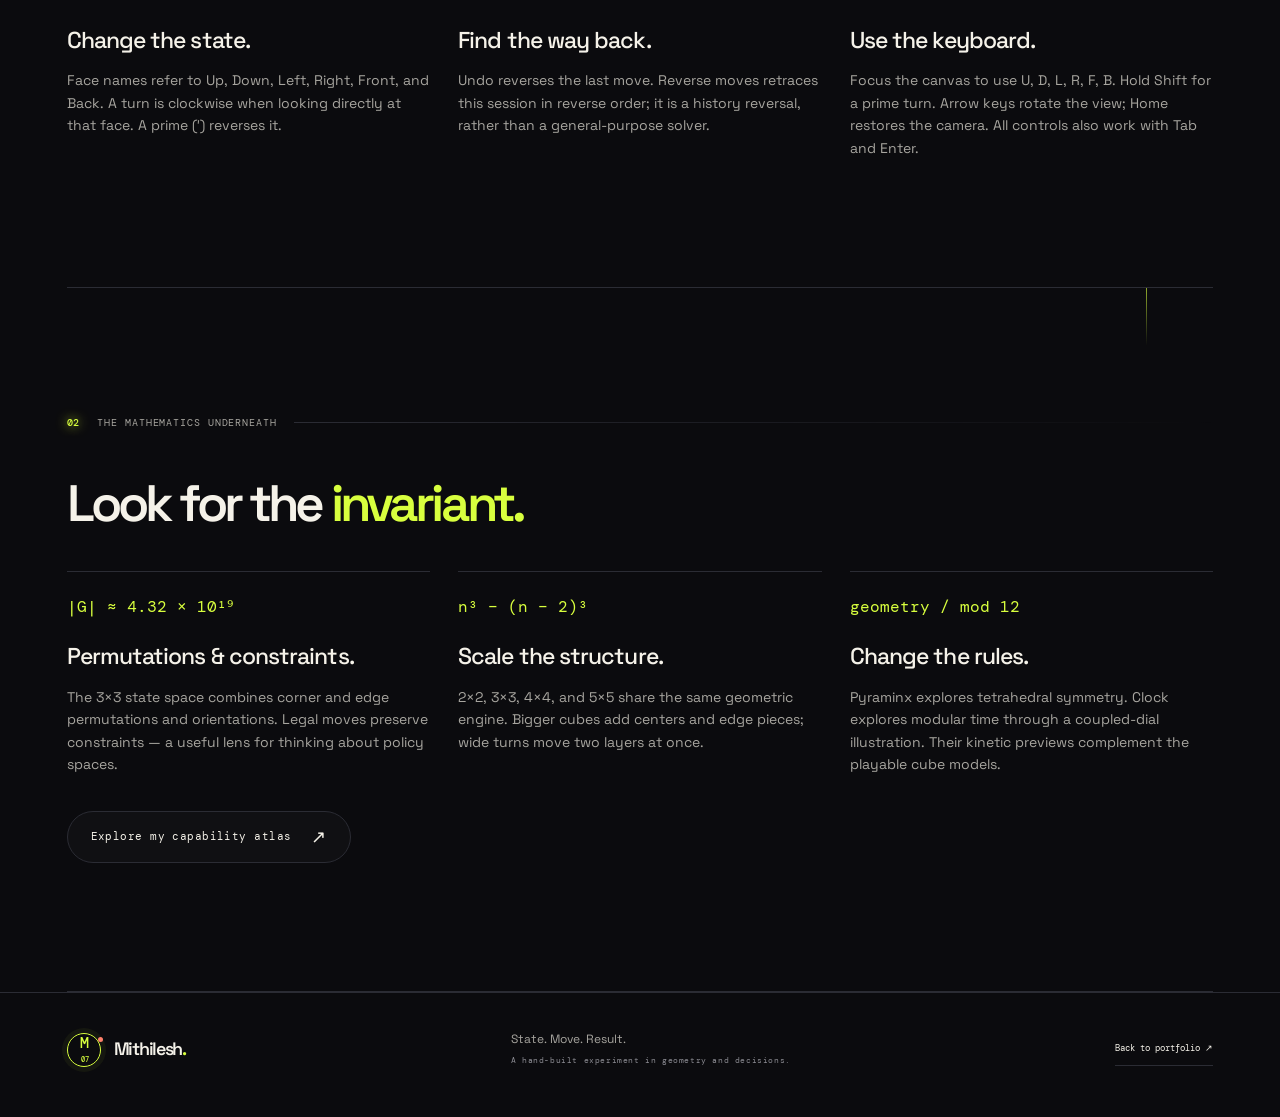
==== commit 8b1669fd: "Add files via upload" ====
--- a/interactive-lab.html
+++ b/interactive-lab.html
@@ -1,613 +1,54 @@
 <!doctype html>
-<html lang="en">
+<html lang="en" data-theme="dark">
 <head>
   <meta charset="utf-8">
   <meta name="viewport" content="width=device-width, initial-scale=1">
+  <meta name="description" content="Mithilesh’s Puzzle Lab. Play with real 2×2, 3×3, 4×4 and 5×5 cube permutations, and explore the geometry of Pyraminx and Clock.">
+  <meta name="theme-color" content="#080d14">
+  <link rel="canonical" href="https://mithil-7.github.io/interactive-lab.html">
   <link rel="icon" href="assets/favicon.svg" type="image/svg+xml">
-  <title>Mithilesh — Cube Lab</title>
+  <title>Puzzle Lab — Mithilesh Adhinarayanan</title>
   <script>
     (() => {
-      let theme = 'dark';
+      document.documentElement.classList.add('js');
       try {
-        const stored = window.localStorage.getItem('mithil-theme');
-        if (stored === 'light' || stored === 'dark') theme = stored;
-      } catch (_) { /* localStorage may be unavailable on a restricted file:// page */ }
-      document.documentElement.dataset.theme = theme;
+        document.documentElement.dataset.theme = localStorage.getItem('mithil-theme') === 'light' ? 'light' : 'dark';
+        if (localStorage.getItem('mithil-motion') === 'paused') document.documentElement.dataset.motion = 'paused';
+      } catch (_) { /* Use defaults when storage is unavailable. */ }
     })();
   </script>
-  <style>
-    :root {
-      --bg: #070b10;
-      --panel: #0e141d;
-      --panel-2: #111b26;
-      --line: #293746;
-      --text: #f3f5f7;
-      --muted: #aab6c4;
-      --cyan: #3dd6d0;
-      --yellow: #f0d35a;
-      --red: #ee5757;
-      --orange: #f2a24c;
-      --blue: #4b83e8;
-      --green: #55b87a;
-      color-scheme: dark;
-    }
-    html[data-theme="light"] {
-      color-scheme: light;
-      --bg: #f3f5f7;
-      --panel: #ffffff;
-      --panel-2: #edf2f5;
-      --line: #7c8a96;
-      --text: #17212b;
-      --muted: #4d5a65;
-      --cyan: #087f7a;
-      --yellow: #765b00;
-      --red: #b42323;
-      --orange: #9a4b00;
-      --blue: #2457ad;
-      --green: #197044;
-    }
-
-    * { box-sizing: border-box; }
-    html { scroll-behavior: smooth; }
-    body {
-      margin: 0;
-      background: var(--bg);
-      color: var(--text);
-      font: 15px/1.55 Arial, sans-serif;
-    }
-    a { color: var(--cyan); }
-    button { font: inherit; }
-    .shell { width: min(1180px, calc(100% - 32px)); margin: 0 auto; }
-    .topbar {
-      display: flex;
-      justify-content: space-between;
-      gap: 16px;
-      align-items: center;
-      padding: 24px 0;
-      border-bottom: 1px solid var(--line);
-    }
-    .eyebrow, .mono { font-family: ui-monospace, SFMono-Regular, Consolas, monospace; }
-    .eyebrow { color: var(--cyan); font-size: 12px; letter-spacing: .14em; text-transform: uppercase; }
-    h1, h2, h3, p { margin-top: 0; }
-    h1 { margin-bottom: 6px; font-size: clamp(30px, 5vw, 58px); line-height: 1; }
-    h2 { margin-bottom: 10px; font-size: 28px; }
-    .lede { color: var(--muted); max-width: 720px; }
-    .topbar a { text-decoration: none; font-family: ui-monospace, SFMono-Regular, Consolas, monospace; font-size: 12px; }
-    .top-actions { display: flex; align-items: center; justify-content: flex-end; gap: 14px; flex-wrap: wrap; }
-    .theme-toggle {
-      border: 1px solid var(--line);
-      border-radius: 999px;
-      padding: 8px 11px;
-      background: var(--panel-2);
-      color: var(--text);
-      cursor: pointer;
-      font: 11px ui-monospace, SFMono-Regular, Consolas, monospace;
-    }
-    .theme-toggle:hover, .theme-toggle:focus-visible { border-color: var(--cyan); color: var(--cyan); }
-    .theme-toggle:focus-visible, .tree-node:focus-visible { outline: 2px solid var(--cyan); outline-offset: 3px; }
-
-    .lab-grid { display: grid; grid-template-columns: minmax(0, 1.15fr) minmax(300px, .85fr); gap: 18px; margin: 24px 0 58px; }
-    .panel { background: var(--panel); border: 1px solid var(--line); border-radius: 14px; padding: 22px; }
-    .panel-header { display: flex; justify-content: space-between; gap: 16px; align-items: start; margin-bottom: 8px; }
-    .panel-header h2 { margin-bottom: 2px; }
-    .status { color: var(--yellow); font: 12px ui-monospace, SFMono-Regular, Consolas, monospace; white-space: nowrap; }
-    .cube-stage {
-      height: clamp(320px, 42vw, 430px);
-      position: relative;
-      perspective: 1100px;
-      touch-action: none;
-      cursor: grab;
-      overflow: hidden;
-    }
-    .cube-stage.dragging { cursor: grabbing; }
-    #cube {
-      --cell-size: clamp(42px, calc((100vw - 100px) / 4.7), 80px);
-      width: calc(var(--cell-size) * 3);
-      height: calc(var(--cell-size) * 3);
-      position: absolute;
-      left: 50%;
-      top: 50%;
-      transform-style: preserve-3d;
-      transform: translate(-50%, -50%) rotateX(-27deg) rotateY(-36deg);
-    }
-    .cubie, .turn-layer {
-      width: calc(var(--cell-size) * 3);
-      height: calc(var(--cell-size) * 3);
-      position: absolute;
-      left: 0;
-      top: 0;
-      transform-style: preserve-3d;
-    }
-    .cubie { width: var(--cell-size); height: var(--cell-size); left: 50%; top: 50%; }
-    .face {
-      width: var(--cell-size);
-      height: var(--cell-size);
-      position: absolute;
-      display: grid;
-      place-items: center;
-      border: 3px solid #020407;
-      border-radius: 8px;
-      background: #101720;
-      backface-visibility: hidden;
-    }
-    .sticker { width: calc(var(--cell-size) * .8125); height: calc(var(--cell-size) * .8125); border: 2px solid rgba(0,0,0,.55); border-radius: 6px; opacity: 0; transition: background .15s, opacity .15s; }
-    .front { transform: translateZ(calc(var(--cell-size) / 2)); }
-    .back { transform: rotateY(180deg) translateZ(calc(var(--cell-size) / 2)); }
-    .right { transform: rotateY(90deg) translateZ(calc(var(--cell-size) / 2)); }
-    .left { transform: rotateY(-90deg) translateZ(calc(var(--cell-size) / 2)); }
-    .top { transform: rotateX(90deg) translateZ(calc(var(--cell-size) / 2)); }
-    .bottom { transform: rotateX(-90deg) translateZ(calc(var(--cell-size) / 2)); }
-    .cube-floor { position: absolute; width: min(340px, calc(100% - 20px)); height: 30px; left: 50%; top: 82%; transform: translateX(-50%); border-top: 1px solid var(--line); }
-    .cube-hint { position: absolute; left: 0; right: 0; bottom: 0; text-align: center; color: var(--muted); font: 12px ui-monospace, SFMono-Regular, Consolas, monospace; }
-
-    .controls { display: grid; grid-template-columns: repeat(4, minmax(0, 1fr)); gap: 8px; margin-top: 10px; }
-    .controls button, .action-row button {
-      border: 1px solid var(--line);
-      border-radius: 7px;
-      padding: 9px 8px;
-      background: var(--panel-2);
-      color: var(--text);
-      cursor: pointer;
-      transition: border-color .18s, color .18s, background .18s, transform .18s;
-    }
-    .controls button:hover, .action-row button:hover { border-color: var(--cyan); color: var(--cyan); background: #14242d; transform: translateY(-1px); }
-    .action-row { display: flex; flex-wrap: wrap; gap: 8px; margin-top: 12px; }
-    .action-row button.primary { border-color: var(--yellow); color: var(--yellow); }
-    .notation { color: var(--muted); margin: 15px 0 0; font-size: 13px; }
-    .notation code { color: var(--yellow); }
-    .readout { display: flex; justify-content: space-between; gap: 12px; margin-top: 12px; color: var(--muted); font: 12px ui-monospace, SFMono-Regular, Consolas, monospace; }
-    .readout strong { color: var(--text); font-weight: 400; }
-
-    .tree-section { margin-bottom: 58px; }
-    .tree-intro { color: var(--muted); max-width: 780px; }
-    .work-tree { display: grid; grid-template-columns: repeat(4, minmax(0, 1fr)); gap: 12px; position: relative; padding-top: 22px; }
-    .work-tree::before { content: ""; position: absolute; left: 12.5%; right: 12.5%; top: 8px; border-top: 1px solid var(--line); }
-    .branch { position: relative; padding-top: 18px; }
-    .branch::before { content: ""; position: absolute; left: 50%; top: 8px; height: 16px; border-left: 1px solid var(--line); }
-    .tree-node {
-      position: relative;
-      border: 1px solid var(--line);
-      background: var(--panel);
-      border-radius: 9px;
-      padding: 12px;
-      margin-bottom: 10px;
-      transition: border-color .18s, transform .18s, background .18s, opacity .18s;
-    }
-    .tree-node::before { content: ""; position: absolute; width: 10px; height: 1px; background: var(--line); left: -11px; top: 22px; }
-    .branch > .tree-node::before { display: none; }
-    .tree-node:hover, .tree-node:focus-visible, .tree-node.is-hot { border-color: var(--yellow); background: #18232e; transform: translateY(-2px); }
-    .tree-node.dim { opacity: .35; }
-    .tree-node strong { display: block; font-size: 14px; }
-    .tree-node span { display: block; margin-top: 3px; color: var(--muted); font: 11px ui-monospace, SFMono-Regular, Consolas, monospace; }
-    .tree-root { width: min(330px, 100%); margin: 0 auto 24px; text-align: center; border-color: var(--cyan); }
-    .tree-root::after { content: ""; position: absolute; width: 1px; height: 24px; background: var(--line); left: 50%; top: 100%; }
-    .skills-board { margin-top: 18px; display: grid; grid-template-columns: repeat(2, minmax(0, 1fr)); gap: 10px; }
-    .skill-group { border: 1px solid var(--line); border-left: 4px solid var(--cyan); border-radius: 8px; padding: 12px; transition: border-color .18s, background .18s; }
-    .skill-group:hover, .skill-group:focus-within { border-color: var(--yellow); background: #121d27; }
-    .skill-group h3 { margin-bottom: 6px; font: 700 12px ui-monospace, SFMono-Regular, Consolas, monospace; color: var(--cyan); text-transform: uppercase; letter-spacing: .08em; }
-    .skill-group p { margin: 0; color: var(--muted); font-size: 13px; }
-    .note { color: var(--muted); font-size: 12px; margin-top: 14px; }
-    footer { border-top: 1px solid var(--line); padding: 22px 0 32px; color: var(--muted); font: 12px ui-monospace, SFMono-Regular, Consolas, monospace; }
-    @media (max-width: 820px) {
-      .lab-grid { grid-template-columns: 1fr; }
-      .work-tree { grid-template-columns: 1fr 1fr; }
-      .work-tree::before { display: none; }
-      .branch::before { display: none; }
-    }
-    @media (max-width: 560px) {
-      .topbar { align-items: flex-start; flex-direction: column; }
-      .top-actions { width: 100%; justify-content: space-between; }
-      .work-tree, .skills-board { grid-template-columns: 1fr; }
-      .cube-stage { height: clamp(320px, 100vw, 360px); }
-      .controls { grid-template-columns: repeat(3, 1fr); }
-    }
-    @media (prefers-reduced-motion: reduce) {
-      *, *::before, *::after { transition-duration: .01ms !important; animation-duration: .01ms !important; }
-    }
-    html[data-theme="light"] .controls button:hover,
-    html[data-theme="light"] .action-row button:hover { background: #e4eeee; }
-    html[data-theme="light"] .tree-node:hover,
-    html[data-theme="light"] .tree-node:focus-visible,
-    html[data-theme="light"] .tree-node.is-hot { background: #eef4f5; }
-    html[data-theme="light"] .skill-group:hover,
-    html[data-theme="light"] .skill-group:focus-within { background: #edf5f4; }
-  </style>
+  <link rel="preconnect" href="https://fonts.googleapis.com">
+  <link rel="preconnect" href="https://fonts.gstatic.com" crossorigin>
+  <link href="https://fonts.googleapis.com/css2?family=DM+Mono:wght@400;500&family=Space+Grotesk:wght@400;500;600;700&display=swap" rel="stylesheet">
+  <link rel="stylesheet" href="site.css">
+  <link rel="stylesheet" href="lab.css">
+  <script src="puzzles.js" defer></script>
+  <script src="site.js" defer></script>
+  <script src="lab.js" defer></script>
 </head>
 <body>
-  <main class="shell">
-    <header class="topbar">
-      <div>
-        <div class="eyebrow">Mithilesh / cube lab</div>
-        <h1>State, move, result.</h1>
-        <p class="lede">A playable Rubik's cube and a branching map of my current work. Drag to inspect the cube, then use face turns to change its state.</p>
+  <a class="skip-link" href="#top">Skip to puzzle lab</a>
+  <header class="site-header"><div class="header-inner"><a class="brand" href="index.html"><span class="brand-mark" aria-hidden="true">M<span>07</span></span><span>Mithilesh<span class="brand-dot">.</span></span></a><nav class="nav" id="main-nav" aria-label="Lab navigation"><a href="#instructions">How it works</a><a href="#geometry">The mathematics</a><a class="nav-cta" href="index.html">Back to portfolio <span aria-hidden="true">↗</span></a></nav><div class="header-tools"><button class="icon-button" id="theme-toggle" type="button" aria-pressed="false" aria-label="Switch to light theme" title="Change theme"><span aria-hidden="true">◐</span></button><button class="icon-button" id="motion-toggle" type="button" aria-pressed="false" aria-label="Pause visual animations" title="Pause visual animations"><span id="motion-icon" aria-hidden="true">Ⅱ</span></button></div><button class="menu-toggle" type="button" aria-expanded="false" aria-controls="main-nav">Menu <span aria-hidden="true">+</span></button></div><div class="scroll-progress" aria-hidden="true"><span id="scroll-progress-bar"></span></div></header>
+  <main class="shell lab-main" id="top" tabindex="-1">
+    <div class="lab-intro"><div><p class="eyebrow">Mithilesh / interactive experiments</p><h1>Small puzzles.<br><em>Big state spaces.</em></h1><p>Turn a face. Watch a permutation. Follow an idea.<br>A small playground for the mathematics behind the next move.</p></div><a class="text-link" href="https://www.worldcubeassociation.org/persons/2022ADHI01" target="_blank" rel="noopener noreferrer">My WCA profile ↗</a></div>
+
+    <section class="lab-workspace" aria-label="Interactive puzzle explorer">
+      <div class="puzzle-tabs lab-tabs js-control" role="tablist" aria-label="Choose a puzzle"><button type="button" role="tab" id="lab-tab-2" data-lab-type="2" aria-selected="false" tabindex="-1" aria-controls="lab-panel">2×2</button><button type="button" role="tab" id="lab-tab-3" data-lab-type="3" aria-selected="true" aria-controls="lab-panel">3×3</button><button type="button" role="tab" id="lab-tab-4" data-lab-type="4" aria-selected="false" tabindex="-1" aria-controls="lab-panel">4×4</button><button type="button" role="tab" id="lab-tab-5" data-lab-type="5" aria-selected="false" tabindex="-1" aria-controls="lab-panel">5×5</button><button type="button" role="tab" id="lab-tab-pyram" data-lab-type="pyram" aria-selected="false" tabindex="-1" aria-controls="lab-panel">Pyraminx</button><button type="button" role="tab" id="lab-tab-clock" data-lab-type="clock" aria-selected="false" tabindex="-1" aria-controls="lab-panel">Clock</button></div>
+      <div class="lab-grid" id="lab-panel" role="tabpanel" aria-labelledby="lab-tab-3">
+        <div class="lab-view-panel"><div class="lab-hud mono"><span id="lab-model-label">3×3 / permutation engine</span><span id="lab-status" role="status" aria-live="polite">Solved</span></div><div class="lab-canvas-shell"><img class="scene-fallback" src="assets/state-space.svg" alt="A three-dimensional Rubik’s cube" width="640" height="580"><canvas id="lab-canvas" width="560" height="440" tabindex="0" role="img" aria-label="3 by 3 cube. Drag to inspect, or use arrow keys to rotate the view. Use the labeled face-turn buttons to change the puzzle."></canvas><div class="lab-view-hint mono">Drag to inspect <span aria-hidden="true">·</span> arrow keys rotate the view</div></div><div class="view-actions js-control" role="group" aria-label="Camera controls"><button type="button" data-view="left" aria-label="Rotate camera left">←</button><button type="button" data-view="right" aria-label="Rotate camera right">→</button><button type="button" data-view="up" aria-label="Tilt camera up">↑</button><button type="button" data-view="down" aria-label="Tilt camera down">↓</button><button type="button" id="reset-view">Reset view</button><button type="button" id="orbit-toggle" aria-pressed="false">Pause camera</button></div><div class="lab-readout mono"><span>Moves: <strong id="lab-move-count">0</strong></span><span>Last: <strong id="lab-last-move">—</strong></span><span id="lab-sticker-count">54 stickers</span></div></div>
+        <div class="lab-control-panel"><span class="eyebrow" id="lab-kicker">The classic</span><h2 id="lab-title">3×3×3 cube</h2><p id="lab-description">Real sticker permutations. Quarter turns, inverse turns, and the option to retrace every move back to the start.</p>
+          <div class="cube-controls js-control" id="cube-controls"><div class="control-heading"><h3>Outer face turns</h3><span class="mono">prime = counterclockwise</span></div><div class="move-buttons" role="group" aria-label="Outer face turns"><button type="button" data-move="U" aria-label="Up face clockwise">U</button><button type="button" data-move="R" aria-label="Right face clockwise">R</button><button type="button" data-move="F" aria-label="Front face clockwise">F</button><button type="button" data-move="D" aria-label="Down face clockwise">D</button><button type="button" data-move="L" aria-label="Left face clockwise">L</button><button type="button" data-move="B" aria-label="Back face clockwise">B</button><button type="button" data-move="U'" aria-label="Up face counterclockwise">U′</button><button type="button" data-move="R'" aria-label="Right face counterclockwise">R′</button><button type="button" data-move="F'" aria-label="Front face counterclockwise">F′</button><button type="button" data-move="D'" aria-label="Down face counterclockwise">D′</button><button type="button" data-move="L'" aria-label="Left face counterclockwise">L′</button><button type="button" data-move="B'" aria-label="Back face counterclockwise">B′</button></div><div id="wide-controls" hidden><div class="control-heading"><h3>Wide turns</h3><span class="mono">two layers together</span></div><div class="move-buttons" role="group" aria-label="Wide face turns"><button type="button" data-move="Uw" aria-label="Upper two layers clockwise">Uw</button><button type="button" data-move="Rw" aria-label="Right two layers clockwise">Rw</button><button type="button" data-move="Fw" aria-label="Front two layers clockwise">Fw</button><button type="button" data-move="Uw'" aria-label="Upper two layers counterclockwise">Uw′</button><button type="button" data-move="Rw'" aria-label="Right two layers counterclockwise">Rw′</button><button type="button" data-move="Fw'" aria-label="Front two layers counterclockwise">Fw′</button></div></div><div class="lab-actions"><button class="button primary" type="button" id="lab-scramble">Scramble ↗</button><button class="button secondary" type="button" id="lab-undo" disabled>Undo</button><button class="button secondary" type="button" id="lab-reverse" disabled>Reverse moves</button><button class="button secondary" type="button" id="lab-reset">Reset</button></div><button class="text-button" type="button" id="lab-cancel" hidden>Stop sequence ■</button><div class="algorithm-box"><span class="eyebrow">Try a four-move sequence</span><button type="button" id="lab-algorithm"><code>R U R′ U′</code><span aria-hidden="true">↗</span></button><p>Repeat six times to return every sticker to its starting position.</p></div></div>
+          <div class="kinetic-controls js-control" id="kinetic-controls" hidden><div class="kinetic-formula" id="kinetic-formula">120° × 3 = 360°</div><button class="button primary" type="button" id="lab-illustrate">Rotate the geometry ↗</button><button class="text-button" type="button" id="lab-kinetic-reset">Reset illustration</button><p id="kinetic-note">A geometric illustration of tetrahedral symmetry.</p></div>
+          <noscript><p class="lab-noscript">The portfolio and mathematics notes are readable without JavaScript. Enable it to interact with the puzzle models.</p></noscript>
+        </div>
       </div>
-      <div class="top-actions">
-        <button class="theme-toggle" id="theme-toggle" type="button" aria-pressed="false">Light theme</button>
-        <a href="index.html">← profile</a>
-      </div>
-    </header>
-
-    <section class="lab-grid" aria-label="Interactive Rubik's cube">
-      <div class="panel">
-        <div class="panel-header">
-          <div><div class="eyebrow">01 / cube</div><h2>Turn the cube</h2></div>
-          <div id="status" class="status" role="status" aria-live="polite">ready</div>
-        </div>
-        <div id="cube-stage" class="cube-stage" aria-label="Drag to rotate the cube view">
-          <div id="cube" aria-label="Rubik's cube"></div>
-          <div class="cube-floor"></div>
-          <div class="cube-hint">drag the cube · buttons turn layers · keyboard: U D L R F B</div>
-        </div>
-        <div class="controls" aria-label="Face turn controls">
-          <button data-move="U">U</button><button data-move="U'">U′</button>
-          <button data-move="D">D</button><button data-move="D'">D′</button>
-          <button data-move="L">L</button><button data-move="L'">L′</button>
-          <button data-move="R">R</button><button data-move="R'">R′</button>
-          <button data-move="F">F</button><button data-move="F'">F′</button>
-          <button data-move="B">B</button><button data-move="B'">B′</button>
-        </div>
-        <div class="action-row">
-          <button class="primary" id="scramble">Scramble</button>
-          <button id="undo">Undo last</button>
-          <button id="solve-history">Reverse moves</button>
-          <button id="reset">Reset</button>
-        </div>
-        <div class="readout"><span>last move: <strong id="last-move">—</strong></span><span>moves: <strong id="move-count">0</strong></span></div>
-        <p class="notation"><code>U D L R F B</code> turn a face clockwise from that face's view. Hold Shift for a counter-clockwise turn. “Reverse moves” retraces this session's turns back to the solved state.</p>
-      </div>
-
-      <aside class="panel">
-        <div class="eyebrow">02 / notation</div>
-        <h2>The same structure appears in my work</h2>
-        <p class="lede">A cube has a state, legal moves, constraints, and a measurable solved state. My work keeps returning to the same pattern: observe a system, choose a move, measure the result.</p>
-        <div class="skill-group"><h3>Cube → research</h3><p><b>State</b> becomes a time series, network trace, or traffic queue. <b>Move</b> becomes a policy, remediation, or model choice. <b>Result</b> becomes error, risk, latency, or clearance time.</p></div>
-        <div class="skill-group" style="margin-top:10px;border-left-color:var(--yellow)"><h3>Current branches</h3><p>Exchange-rate forecasting · APT detection · Adaptive Traffic · CraftHaat · EFSAT · PyMC / GSoC preparation.</p></div>
-        <p class="note">This page is self-contained: no JavaScript libraries, no gradients, no external image calls.</p>
-      </aside>
+      <div class="move-log"><span class="eyebrow">Session / move history</span><p class="mono" id="lab-history" aria-label="Move history">Your next move goes here.</p></div>
     </section>
 
-    <section class="tree-section" aria-label="Work timeline and skills">
-      <div class="eyebrow">03 / work tree</div>
-      <h2>Present work, branching like a repository</h2>
-      <p class="tree-intro">Hover a branch, or use Tab, to highlight its related projects, research, and skills.</p>
-      <div class="tree-node tree-root" data-group="root" tabindex="0"><strong>Mithilesh / 2024 → now</strong><span>CSE · AI &amp; DS · SASTRA</span></div>
-      <div class="work-tree">
-        <div class="branch">
-          <div class="tree-node" data-group="research" tabindex="0"><strong>research</strong><span>DNN–RL + APT detection</span></div>
-          <div class="tree-node" data-group="research" tabindex="0"><strong>Exchange-rate forecasting</strong><span>DNN · PPO · NIFTY 50</span></div>
-          <div class="tree-node" data-group="research" tabindex="0"><strong>APT detection</strong><span>anomaly · network security</span></div>
-        </div>
-        <div class="branch">
-          <div class="tree-node" data-group="systems" tabindex="0"><strong>systems</strong><span>models meet applications</span></div>
-          <div class="tree-node" data-group="systems" tabindex="0"><strong>Adaptive Traffic</strong><span>DQN · MARL · OpenCV</span></div>
-          <div class="tree-node" data-group="systems" tabindex="0"><strong>CraftHaat + EFSAT</strong><span>voice catalog · satellite</span></div>
-        </div>
-        <div class="branch">
-          <div class="tree-node" data-group="opensource" tabindex="0"><strong>open source</strong><span>learn in public</span></div>
-          <div class="tree-node" data-group="opensource" tabindex="0"><strong>PyMC / GSoC prep</strong><span>Bayesian · contribution track</span></div>
-          <div class="tree-node" data-group="opensource" tabindex="0"><strong>BSTS · ML4Sci · OSM</strong><span>research preparation</span></div>
-        </div>
-        <div class="branch">
-          <div class="tree-node" data-group="math" tabindex="0"><strong>mathematics</strong><span>probability · proof · risk</span></div>
-          <div class="tree-node" data-group="math" tabindex="0"><strong>WorldQuant BRAIN</strong><span>alpha · backtesting · risk</span></div>
-          <div class="tree-node" data-group="math" tabindex="0"><strong>IOQM · Yale · CS50W</strong><span>math · finance · web</span></div>
-        </div>
-      </div>
+    <section class="section lab-explainer" id="instructions" aria-labelledby="instructions-title"><div class="section-label"><span class="section-number">01</span><span>How to explore</span><span class="section-line" aria-hidden="true"></span></div><h2 id="instructions-title">A few useful <em>moves.</em></h2><div class="lab-notes-grid"><article><span class="formula">U D L R F B</span><h3>Change the state.</h3><p>Face names refer to Up, Down, Left, Right, Front, and Back. A turn is clockwise when looking directly at that face. A prime (′) reverses it.</p></article><article><span class="formula">a · a⁻¹ = e</span><h3>Find the way back.</h3><p>Undo reverses the last move. Reverse moves retraces this session in reverse order; it is a history reversal, rather than a general-purpose solver.</p></article><article><span class="formula">keyboard → action</span><h3>Use the keyboard.</h3><p>Focus the canvas to use U, D, L, R, F, B. Hold Shift for a prime turn. Arrow keys rotate the view; Home restores the camera. All controls also work with Tab and Enter.</p></article></div></section>
 
-      <div class="skills-board" aria-label="Skills index">
-        <div class="skill-group"><h3>AI / ML</h3><p>Reinforcement Learning · Deep Learning · PPO · DQN · MARL · neural networks · policy gradients · TensorFlow · PyTorch · Keras · Scikit-Learn · backpropagation · time series · transfer learning · model optimisation</p></div>
-        <div class="skill-group"><h3>NLP / LLM</h3><p>NLP · LLMs · Transformers · BERT / GPT architectures · Hugging Face · text classification · sentiment analysis · tokenisation · embeddings · prompt engineering · RAG · LangChain</p></div>
-        <div class="skill-group"><h3>Computer vision</h3><p>OpenCV · YOLO · CNNs · object detection · image classification · image segmentation · real-time video processing · feature extraction · vehicle detection</p></div>
-        <div class="skill-group"><h3>Languages</h3><p>Python · Java · C++ · C · SQL · JavaScript</p></div>
-        <div class="skill-group"><h3>Web / full stack</h3><p>Django · Streamlit · Flask · FastAPI · React · HTML / CSS · MongoDB · REST APIs</p></div>
-        <div class="skill-group"><h3>Data / analytics</h3><p>NumPy · Pandas · Matplotlib · Seaborn · Plotly · feature engineering · data cleaning · statistical analysis · EDA · data visualisation</p></div>
-        <div class="skill-group"><h3>Quant finance</h3><p>BRAIN platform · custom expression languages · algorithmic trading · alpha research · financial forecasting · exchange-rate modelling · macroeconomic analysis · risk · portfolio optimisation · backtesting · probability</p></div>
-        <div class="skill-group"><h3>Tools / systems / maths</h3><p>HPC · Git / GitHub · Linux · Jupyter · Google Colab · VS Code · Docker · Raspberry Pi · DSA · APT detection · anomaly detection · network security · linear algebra · calculus · Olympiad mathematics · physics · problem solving</p></div>
-      </div>
-    </section>
-
-    <footer>Built by Mithil-7 · <a href="https://github.com/Mithil-7">github.com/Mithil-7</a> · <a href="index.html">back to the profile</a></footer>
+    <section class="section lab-explainer" id="geometry" aria-labelledby="geometry-title"><div class="section-label"><span class="section-number">02</span><span>The mathematics underneath</span><span class="section-line" aria-hidden="true"></span></div><h2 id="geometry-title">Look for the <em>invariant.</em></h2><div class="lab-notes-grid"><article><span class="formula">|G| ≈ 4.32 × 10¹⁹</span><h3>Permutations &amp; constraints.</h3><p>The 3×3 state space combines corner and edge permutations and orientations. Legal moves preserve constraints — a useful lens for thinking about policy spaces.</p></article><article><span class="formula">n³ − (n − 2)³</span><h3>Scale the structure.</h3><p>2×2, 3×3, 4×4, and 5×5 share the same geometric engine. Bigger cubes add centers and edge pieces; wide turns move two layers at once.</p></article><article><span class="formula">geometry / mod 12</span><h3>Change the rules.</h3><p>Pyraminx explores tetrahedral symmetry. Clock explores modular time through a coupled-dial illustration. Their kinetic previews complement the playable cube models.</p></article></div><a class="button secondary" href="index.html#skills">Explore my capability atlas <span aria-hidden="true">↗</span></a></section>
   </main>
-  <script>
-    (() => {
-      const cube = document.getElementById('cube');
-      const stage = document.getElementById('cube-stage');
-      const status = document.getElementById('status');
-      const lastMove = document.getElementById('last-move');
-      const moveCount = document.getElementById('move-count');
-      const cubies = [];
-      const stickers = [];
-      const history = [];
-      const reducedMotion = window.matchMedia('(prefers-reduced-motion: reduce)');
-      const getCellSize = () => parseFloat(getComputedStyle(cube).width) / 3;
-      let busy = false;
-      let viewX = -27;
-      let viewY = -36;
-
-      const normals = {
-        U: [0, 1, 0], D: [0, -1, 0], F: [0, 0, 1],
-        B: [0, 0, -1], R: [1, 0, 0], L: [-1, 0, 0]
-      };
-      const faceClass = { U: 'top', D: 'bottom', F: 'front', B: 'back', R: 'right', L: 'left' };
-      const colors = {
-        U: '#f0d35a', D: '#f3f5f7', F: '#55b87a',
-        B: '#4b83e8', R: '#ee5757', L: '#f2a24c'
-      };
-      const specs = {
-        U: { axis: 'y', index: 1, layer: 1, dir: 1 },
-        D: { axis: 'y', index: 1, layer: -1, dir: -1 },
-        L: { axis: 'x', index: 0, layer: -1, dir: -1 },
-        R: { axis: 'x', index: 0, layer: 1, dir: 1 },
-        F: { axis: 'z', index: 2, layer: 1, dir: -1 },
-        B: { axis: 'z', index: 2, layer: -1, dir: 1 }
-      };
-
-      const key = (a, b) => `${a.join(',')}|${b.join(',')}`;
-      const clone = value => value.slice();
-
-      function addSticker(pos, normal, color) {
-        stickers.push({ pos: clone(pos), normal: clone(normal), color });
-      }
-
-      function resetStickers() {
-        stickers.length = 0;
-        for (let x = -1; x <= 1; x += 1) {
-          for (let z = -1; z <= 1; z += 1) {
-            addSticker([x, 1, z], normals.U, colors.U);
-            addSticker([x, -1, z], normals.D, colors.D);
-          }
-        }
-        for (let x = -1; x <= 1; x += 1) {
-          for (let y = -1; y <= 1; y += 1) {
-            addSticker([x, y, 1], normals.F, colors.F);
-            addSticker([x, y, -1], normals.B, colors.B);
-          }
-        }
-        for (let y = -1; y <= 1; y += 1) {
-          for (let z = -1; z <= 1; z += 1) {
-            addSticker([1, y, z], normals.R, colors.R);
-            addSticker([-1, y, z], normals.L, colors.L);
-          }
-        }
-      }
-
-      function rotateVector(value, axis, direction) {
-        const [x, y, z] = value;
-        if (axis === 'x') return direction === 1 ? [x, -z, y] : [x, z, -y];
-        if (axis === 'y') return direction === 1 ? [z, y, -x] : [-z, y, x];
-        return direction === 1 ? [-y, x, z] : [y, -x, z];
-      }
-
-      function createCubie(x, y, z) {
-        const element = document.createElement('div');
-        element.className = 'cubie';
-        const faces = {};
-        Object.keys(normals).forEach(face => {
-          const surface = document.createElement('div');
-          surface.className = `face ${faceClass[face]}`;
-          const sticker = document.createElement('div');
-          sticker.className = 'sticker';
-          surface.appendChild(sticker);
-          element.appendChild(surface);
-          faces[face] = { surface, sticker };
-        });
-        const cubie = { element, faces, pos: [x, y, z] };
-        cubies.push(cubie);
-        cube.appendChild(element);
-      }
-
-      function positionCubie(cubie) {
-        const [x, y, z] = cubie.pos;
-        const cell = getCellSize();
-        cubie.element.style.transform = `translate(-50%, -50%) translate3d(${x * cell}px, ${-y * cell}px, ${z * cell}px)`;
-      }
-
-      function render() {
-        const map = new Map(stickers.map(sticker => [key(sticker.pos, sticker.normal), sticker.color]));
-        cubies.forEach(cubie => {
-          positionCubie(cubie);
-          Object.entries(normals).forEach(([face, normal]) => {
-            const sticker = map.get(key(cubie.pos, normal));
-            const view = cubie.faces[face].sticker;
-            view.style.background = sticker || '#0c121a';
-            view.style.opacity = sticker ? '1' : '0';
-          });
-        });
-        moveCount.textContent = String(history.length);
-      }
-
-      function updateView() {
-        cube.style.transform = `translate(-50%, -50%) rotateX(${viewX}deg) rotateY(${viewY}deg)`;
-      }
-
-      function parseMove(token) {
-        const face = token[0].toUpperCase();
-        return { face, prime: token.includes("'") };
-      }
-
-      function labelMove(move) {
-        return `${move.face}${move.prime ? '′' : ''}`;
-      }
-
-      function inverse(move) {
-        return { face: move.face, prime: !move.prime };
-      }
-
-      function setStatus(text) {
-        status.textContent = text;
-      }
-
-      const themeToggle = document.getElementById('theme-toggle');
-      function syncThemeToggle() {
-        if (!themeToggle) return;
-        const light = document.documentElement.dataset.theme === 'light';
-        themeToggle.setAttribute('aria-pressed', String(light));
-        themeToggle.setAttribute('aria-label', `Switch to ${light ? 'dark' : 'light'} theme`);
-        themeToggle.textContent = light ? 'Dark theme' : 'Light theme';
-      }
-      themeToggle?.addEventListener('click', () => {
-        const next = document.documentElement.dataset.theme === 'light' ? 'dark' : 'light';
-        document.documentElement.dataset.theme = next;
-        try { window.localStorage.setItem('mithil-theme', next); } catch (_) { /* keep the in-page choice */ }
-        syncThemeToggle();
-      });
-      syncThemeToggle();
-
-      async function applyMove(move, record = true) {
-        if (busy) return;
-        const spec = specs[move.face];
-        busy = true;
-        setStatus(`turning ${labelMove(move)}`);
-        const selected = cubies.filter(cubie => cubie.pos[spec.index] === spec.layer);
-        const turnLayer = document.createElement('div');
-        turnLayer.className = 'turn-layer';
-        cube.appendChild(turnLayer);
-        selected.forEach(cubie => turnLayer.appendChild(cubie.element));
-        const direction = spec.dir * (move.prime ? -1 : 1);
-        let animation = null;
-        if (!reducedMotion.matches && typeof turnLayer.animate === 'function') {
-          // CSS uses screen coordinates (y grows down); x/z rotations need the opposite sign.
-          const cssDirection = spec.axis === 'y' ? direction : -direction;
-          const rotation = `rotate${spec.axis.toUpperCase()}(${90 * cssDirection}deg)`;
-          animation = turnLayer.animate(
-            [{ transform: 'none' }, { transform: rotation }],
-            { duration: 430, easing: 'cubic-bezier(.2,.8,.25,1)', fill: 'forwards' }
-          );
-          try { await animation.finished; } catch (_) { /* browser cancellation */ }
-        }
-        selected.forEach(cubie => { cubie.pos = rotateVector(cubie.pos, spec.axis, direction); });
-        stickers.forEach(sticker => {
-          if (sticker.pos[spec.index] === spec.layer) {
-            sticker.pos = rotateVector(sticker.pos, spec.axis, direction);
-            sticker.normal = rotateVector(sticker.normal, spec.axis, direction);
-          }
-        });
-        selected.forEach(cubie => cube.appendChild(cubie.element));
-        turnLayer.remove();
-        if (animation) animation.cancel();
-        if (record) history.push(move);
-        render();
-        lastMove.textContent = labelMove(move);
-        setStatus('ready');
-        busy = false;
-      }
-
-      async function runSequence(sequence, record = true) {
-        if (busy) return;
-        for (const move of sequence) await applyMove(move, record);
-      }
-
-      function resetCube() {
-        if (busy) return;
-        cubies.forEach(cubie => {
-          cubie.pos = cubie.pos.map(value => value === 0 ? 0 : (value > 0 ? 1 : -1));
-        });
-        // Cubie positions must be reset by their original coordinates.
-        cubies.forEach((cubie, index) => {
-          const x = Math.floor(index / 9) - 1;
-          const y = (Math.floor(index / 3) % 3) - 1;
-          const z = (index % 3) - 1;
-          cubie.pos = [x, y, z];
-          cube.appendChild(cubie.element);
-        });
-        resetStickers();
-        history.length = 0;
-        lastMove.textContent = '—';
-        setStatus('ready');
-        render();
-      }
-
-      document.querySelectorAll('[data-move]').forEach(button => {
-        button.addEventListener('click', () => applyMove(parseMove(button.dataset.move)));
-      });
-      document.getElementById('reset').addEventListener('click', resetCube);
-      document.getElementById('undo').addEventListener('click', async () => {
-        if (busy || !history.length) return;
-        const move = history.pop();
-        await applyMove(inverse(move), false);
-      });
-      document.getElementById('solve-history').addEventListener('click', async () => {
-        if (busy || !history.length) return;
-        const reverse = history.slice().reverse().map(inverse);
-        history.length = 0;
-        await runSequence(reverse, false);
-        lastMove.textContent = 'solved by reverse';
-      });
-      document.getElementById('scramble').addEventListener('click', async () => {
-        if (busy) return;
-        resetCube();
-        const faces = Object.keys(specs);
-        const sequence = [];
-        let previous = '';
-        while (sequence.length < 20) {
-          const face = faces[Math.floor(Math.random() * faces.length)];
-          if (face === previous) continue;
-          previous = face;
-          sequence.push({ face, prime: Math.random() > .5 });
-        }
-        await runSequence(sequence, true);
-        setStatus('scrambled — solve it or reverse the sequence');
-      });
-      window.addEventListener('keydown', event => {
-        if (event.ctrlKey || event.metaKey || event.altKey) return;
-        if (event.target.matches('input, textarea, button')) return;
-        const face = event.key.toUpperCase();
-        if (specs[face]) applyMove({ face, prime: event.shiftKey });
-      });
-
-      let dragging = false;
-      let pointer = { x: 0, y: 0 };
-      stage.addEventListener('pointerdown', event => {
-        dragging = true;
-        pointer = { x: event.clientX, y: event.clientY };
-        stage.classList.add('dragging');
-        stage.setPointerCapture(event.pointerId);
-      });
-      stage.addEventListener('pointermove', event => {
-        if (!dragging) return;
-        const dx = event.clientX - pointer.x;
-        const dy = event.clientY - pointer.y;
-        pointer = { x: event.clientX, y: event.clientY };
-        viewY += dx * .45;
-        viewX = Math.max(-80, Math.min(80, viewX - dy * .45));
-        updateView();
-      });
-      stage.addEventListener('pointerup', event => {
-        dragging = false;
-        stage.classList.remove('dragging');
-        stage.releasePointerCapture(event.pointerId);
-      });
-      stage.addEventListener('pointercancel', () => { dragging = false; stage.classList.remove('dragging'); });
-
-      const treeNodes = [...document.querySelectorAll('.tree-node[data-group]')];
-      const clearTreeHighlight = () => treeNodes.forEach(other => other.classList.remove('is-hot', 'dim'));
-      const highlightTreeGroup = group => treeNodes.forEach(other => {
-        other.classList.toggle('is-hot', other.dataset.group === group);
-        other.classList.toggle('dim', other.dataset.group !== group && group !== 'root');
-      });
-      treeNodes.forEach(node => {
-        // The branch map is informational, but its same highlight interaction must work without a mouse.
-        node.tabIndex = 0;
-        node.addEventListener('mouseenter', () => highlightTreeGroup(node.dataset.group));
-        node.addEventListener('mouseleave', clearTreeHighlight);
-        node.addEventListener('focus', () => highlightTreeGroup(node.dataset.group));
-        node.addEventListener('blur', clearTreeHighlight);
-      });
-
-      for (let x = -1; x <= 1; x += 1) {
-        for (let y = -1; y <= 1; y += 1) {
-          for (let z = -1; z <= 1; z += 1) createCubie(x, y, z);
-        }
-      }
-      resetStickers();
-      render();
-      updateView();
-      if ('ResizeObserver' in window) {
-        new ResizeObserver(() => cubies.forEach(positionCubie)).observe(cube);
-      } else {
-        window.addEventListener('resize', () => cubies.forEach(positionCubie));
-      }
-    })();
-  </script>
+  <footer class="footer shell"><a class="brand" href="index.html"><span class="brand-mark" aria-hidden="true">M<span>07</span></span><span>Mithilesh<span class="brand-dot">.</span></span></a><p>State. Move. Result.<br><span class="mono">A hand-built experiment in geometry and decisions.</span></p><a class="text-link" href="index.html">Back to portfolio ↗</a></footer>
 </body>
 </html>
--- a/site.css
+++ b/site.css
@@ -0,0 +1,1245 @@
+:root {
+  --bg: #080d14;
+  --panel: #101822;
+  --panel-raised: #151f2c;
+  --text: #edf2ef;
+  --muted: #a0aebd;
+  --dim: #8796a7;
+  --line: #293543;
+  --accent: #81e5bd;
+  --accent-ink: #071610;
+  --blue: #9fbfff;
+  --amber: #f3cf7d;
+  --header-bg: rgba(8, 13, 20, .92);
+  --grid: rgba(157, 182, 212, .075);
+  --font: 'Space Grotesk', Arial, sans-serif;
+  --mono: 'DM Mono', Consolas, monospace;
+  --max: 1380px;
+  --gutter: clamp(20px, 4.5vw, 76px);
+  --ease: cubic-bezier(.22, 1, .36, 1);
+  color-scheme: dark;
+}
+html[data-theme="light"] {
+  --bg: #d7d9d1;
+  --panel: #c9cec4;
+  --panel-raised: #e3e5da;
+  --text: #1d231f;
+  --muted: #455047;
+  --dim: #4f5d54;
+  --line: #9eaa9e;
+  --accent: #3c5700;
+  --accent-ink: #ffffff;
+  --blue: #2d5a8d;
+  --amber: #92462f;
+  --header-bg: rgba(215, 217, 209, .94);
+  --grid: rgba(30, 45, 35, .12);
+  color-scheme: light;
+}
+* { box-sizing: border-box; }
+html { scroll-behavior: smooth; scroll-padding-top: 105px; }
+body { margin: 0; background: var(--bg); color: var(--text); font: 16px/1.6 var(--font); -webkit-font-smoothing: antialiased; }
+::selection { background: var(--accent); color: var(--accent-ink); }
+a { color: inherit; text-decoration: none; }
+button, input, textarea { font: inherit; }
+button { color: inherit; cursor: pointer; }
+button:disabled { opacity: .5; cursor: wait; }
+button, summary, a, input, textarea { -webkit-tap-highlight-color: transparent; }
+:focus-visible { outline: 2px solid var(--accent); outline-offset: 5px; }
+h1, h2, h3, h4, p, figure { margin: 0; }
+h2 { font-size: clamp(38px, 4.8vw, 68px); font-weight: 500; line-height: 1.08; letter-spacing: -.065em; }
+h2 em { color: var(--accent); font-style: normal; }
+h3 { font-weight: 500; letter-spacing: -.04em; line-height: 1.2; }
+img, svg, canvas { display: block; max-width: 100%; }
+.js .js-control[hidden], [hidden] { display: none !important; }
+.shell { width: min(var(--max), 100%); padding-inline: var(--gutter); margin-inline: auto; }
+.mono, .eyebrow { font-family: var(--mono); }
+.eyebrow { display: block; font-size: 10px; text-transform: uppercase; letter-spacing: .1em; color: var(--muted); }
+.sr-only { position: absolute; width: 1px; height: 1px; padding: 0; margin: -1px; overflow: hidden; clip: rect(0,0,0,0); white-space: nowrap; border: 0; }
+.skip-link { position: fixed; top: 12px; left: 16px; z-index: 100; padding: 12px 20px; border-radius: 8px; background: var(--accent); color: var(--accent-ink); transform: translateY(-160%); }
+.skip-link:focus { transform: none; }
+.js-control { display: none !important; }
+.js .js-control { display: flex !important; }
+.accent-text, .brand-dot { color: var(--accent); }
+.text-link, .text-button { font: 11px/1.5 var(--mono); }
+.text-link { display: inline-flex; align-items: center; min-height: 32px; border-bottom: 1px solid var(--line); transition: color .2s, border-color .2s; }
+.text-link:hover { color: var(--accent); border-color: var(--accent); }
+.text-button { display: inline-flex; align-items: center; gap: 12px; min-height: 44px; padding: 0; background: none; border: 0; color: var(--accent); text-align: left; }
+.button { display: inline-flex; justify-content: center; align-items: center; gap: 20px; min-height: 48px; border: 1px solid var(--line); border-radius: 7px; padding: 12px 20px; font: 11px/1.45 var(--mono); transition: background .25s, transform .25s var(--ease), border-color .25s; }
+.button span { font-size: 18px; }
+.button:hover { transform: translateY(-3px); border-color: var(--accent); }
+.button.primary { background: var(--accent); border-color: var(--accent); color: var(--accent-ink); }
+.button.secondary { background: var(--panel); color: var(--text); }
+.button.secondary:hover { background: var(--panel-raised); }
+.status-dot { display: inline-block; width: 6px; height: 6px; margin-right: 8px; vertical-align: middle; background: var(--accent); border-radius: 50%; box-shadow: 0 0 0 4px var(--grid); }
+.site-header { position: sticky; z-index: 50; top: 0; background: var(--header-bg); backdrop-filter: blur(16px); border-bottom: 1px solid var(--line); }
+.header-inner { display: flex; align-items: center; gap: 24px; min-height: 82px; max-width: var(--max); margin: auto; padding-inline: var(--gutter); }
+.brand { display: inline-flex; align-items: center; gap: 11px; white-space: nowrap; font-size: 20px; font-weight: 600; letter-spacing: -.055em; }
+.brand-mark { display: flex; align-items: baseline; font: 500 21px/1 var(--mono); letter-spacing: -.09em; color: var(--accent); }
+.brand-mark > span { font-size: 9px; margin-left: 2px; letter-spacing: -.06em; }
+.nav { display: flex; align-items: center; gap: clamp(16px, 2vw, 29px); margin-left: auto; }
+.nav > a { min-height: 44px; display: flex; align-items: center; font: 10px var(--mono); color: var(--muted); transition: color .2s; }
+.nav > a:hover, .nav > a[aria-current="location"] { color: var(--accent); }
+.nav > .nav-cta { gap: 10px; padding: 0 15px; border: 1px solid var(--line); border-radius: 6px; color: var(--text); }
+.header-tools { display: none; align-items: center; gap: 3px; }
+.js .header-tools { display: flex; }
+.icon-button, .sound-settings > summary { display: grid; place-items: center; border: 0; background: transparent; width: 38px; height: 44px; padding: 0; font: 17px var(--mono); color: var(--muted); border-radius: 6px; }
+.icon-button:hover, .sound-settings > summary:hover { background: var(--panel); color: var(--accent); }
+.icon-button:disabled { cursor: default; }
+.sound-settings { position: relative; }
+.sound-settings > summary { list-style: none; cursor: pointer; }
+.sound-settings > summary::-webkit-details-marker { display: none; }
+.sound-panel { position: absolute; top: 56px; right: 0; width: 230px; padding: 20px; background: var(--panel-raised); border: 1px solid var(--line); border-radius: 10px; box-shadow: 0 15px 40px #0003; }
+.sound-panel .eyebrow { margin-bottom: 16px; }
+.utility-button { display: flex; gap: 10px; min-height: 44px; align-items: center; padding: 10px; font: 11px var(--mono); background: var(--panel); border: 1px solid var(--line); border-radius: 6px; width: 100%; }
+.sound-panel label { display: block; font: 10px var(--mono); margin-top: 18px; color: var(--muted); }
+#audio-volume { display: block; width: 100%; height: 30px; accent-color: var(--accent); }
+.menu-toggle { display: none; align-items: center; justify-content: center; gap: 9px; min-height: 44px; border: 0; padding: 0; background: none; font: 11px var(--mono); }
+.scroll-progress { height: 2px; position: absolute; inset: auto 0 -1px; pointer-events: none; }
+.scroll-progress > span { height: 100%; width: 100%; display: block; transform: scaleX(0); transform-origin: left; background: var(--accent); }
+.hero { display: grid; grid-template-columns: 1fr 1fr; gap: clamp(24px, 3vw, 48px); align-items: center; padding-block: 70px 66px; min-height: 735px; }
+.hero-copy { position: relative; z-index: 1; min-width: 0; }
+.hero-copy > .eyebrow { margin-bottom: 27px; font-size: 10px; }
+h1 { font-size: clamp(84px, 8.75vw, 132px); line-height: .88; font-weight: 600; letter-spacing: -.095em; }
+h1 > span:not(.sr-only) { display: block; }
+h1 .outline-text { color: transparent; -webkit-text-stroke: 1px var(--text); }
+.hero-lede { margin-top: 27px; max-width: 510px; font-size: clamp(16px, 1.5vw, 20px); line-height: 1.5; letter-spacing: -.025em; color: var(--muted); }
+.hero-lede strong { color: var(--text); font-weight: 500; }
+.hero-actions { display: flex; flex-wrap: wrap; gap: 12px; margin-top: 28px; }
+.hero-links { display: flex; gap: 23px; margin-top: 23px; font: 11px var(--mono); }
+.hero-links a { min-height: 32px; display: flex; align-items: center; border-bottom: 1px solid var(--line); }
+.hero-links a:hover { color: var(--accent); }
+.hero-location { margin-top: 24px; font-size: 9px; letter-spacing: .025em; color: var(--dim); }
+.hero-location > span { margin: 0 8px; }
+.observatory { align-self: center; min-width: 0; border: 1px solid var(--line); border-radius: 18px; background: radial-gradient(ellipse at 45% 45%, var(--grid), transparent 68%), var(--panel); overflow: hidden; }
+.observatory-top { display: flex; justify-content: space-between; align-items: center; gap: 10px; padding: 20px 23px 0; color: var(--muted); font-size: 9px; text-transform: uppercase; letter-spacing: .035em; }
+.tiny-cross { color: var(--accent); margin-right: 4px; font-size: 14px; }
+.hero-visual { position: relative; aspect-ratio: 640 / 548; }
+.scene-fallback { width: 100%; height: 100%; object-fit: contain; }
+.hero-visual canvas, .puzzle-stage canvas { position: absolute; width: 100%; height: 100%; inset: 0; opacity: 0; transition: opacity .3s; }
+.canvas-ready canvas { opacity: 1; }
+.canvas-ready .scene-fallback { visibility: hidden; }
+.scene-coordinate { position: absolute; bottom: 25px; left: 28px; font-size: 11px; color: var(--accent); }
+.scene-equation { position: absolute; top: 46px; right: 25px; color: var(--amber); font-size: 16px; }
+.observatory figcaption { display: flex; align-items: center; justify-content: space-between; gap: 15px; margin-inline: 23px; padding: 0 0 20px; }
+.observatory figcaption .eyebrow { font-size: 8px; margin-bottom: 8px; }
+.observatory figcaption strong { display: block; font-size: 23px; letter-spacing: -.05em; line-height: 1.4; font-weight: 500; }
+.observatory figcaption sup { font-size: 12px; }
+.observatory figcaption strong span { display: inline-block; font: 9px var(--mono); color: var(--muted); margin-left: 9px; letter-spacing: 0; }
+.observatory figcaption button { font-size: 10px; flex-shrink: 0; }
+.observatory-bottom { border-top: 1px solid var(--line); display: flex; justify-content: space-between; gap: 10px; padding: 12px 23px; font-size: 8px; text-transform: uppercase; letter-spacing: .07em; color: var(--dim); }
+.proof-strip { display: grid; grid-template-columns: repeat(4, 1fr); border-block: 1px solid var(--line); }
+.proof-strip > a { padding: 24px 20px 24px 0; min-width: 0; }
+.proof-strip > a + a { border-left: 1px solid var(--line); padding-left: 23px; }
+.proof-strip strong { display: block; font-size: clamp(20px, 2vw, 27px); line-height: 1.3; letter-spacing: -.04em; font-weight: 500; }
+.proof-strip span { display: block; font: 8px/1.8 var(--mono); text-transform: uppercase; color: var(--muted); margin-top: 6px; }
+.proof-strip a:hover strong { color: var(--accent); }
+.section { padding-block: clamp(76px, 8.8vw, 126px); border-bottom: 1px solid var(--line); }
+.section-label { display: flex; align-items: center; gap: 17px; margin-bottom: 39px; font: 10px var(--mono); text-transform: uppercase; letter-spacing: .09em; color: var(--muted); }
+.section-number { color: var(--accent); }
+.section-line { height: 1px; background: var(--line); flex: 1; min-width: 10px; }
+.section-aside { font-size: 8px; letter-spacing: .035em; color: var(--dim); }
+.section-heading { display: flex; align-items: flex-end; gap: 24px; justify-content: space-between; margin-bottom: 38px; }
+.section-heading > div { max-width: 850px; }
+.section-heading > .text-link { flex-shrink: 0; }
+.section-intro { color: var(--muted); max-width: 690px; margin-top: 17px; font-size: 17px; letter-spacing: -.02em; }
+.about-grid { display: grid; grid-template-columns: 1fr 1fr; gap: 60px; align-items: start; }
+.about-copy p { color: var(--muted); margin-bottom: 17px; }
+.about-copy strong { color: var(--text); font-weight: 500; }
+.about-copy .large-copy { color: var(--text); font-size: 25px; letter-spacing: -.03em; line-height: 1.35; margin-bottom: 23px; }
+.thinking-grid { display: grid; grid-template-columns: repeat(3, 1fr); margin-top: 43px; gap: 18px; }
+.thinking-grid article { border-top: 1px solid var(--line); padding-top: 24px; }
+.formula { display: block; min-height: 44px; font: 16px var(--mono); color: var(--accent); }
+.thinking-grid h3 { font-size: 22px; margin-bottom: 10px; }
+.thinking-grid p { font-size: 14px; color: var(--muted); max-width: 330px; }
+.featured-projects { display: grid; grid-template-columns: 1fr 1fr; gap: 24px; align-items: start; }
+.project-card { overflow: hidden; border: 1px solid var(--line); border-radius: 13px; background: var(--panel); transition: border-color .3s; }
+.project-card:hover { border-color: var(--dim); }
+.project-wide { grid-column: 1 / -1; display: grid; grid-template-columns: 1.05fr 1fr; }
+.project-visual { background-color: var(--bg); color: var(--accent); padding: 20px 20px 12px; overflow: hidden; display: flex; flex-direction: column; justify-content: center; }
+.project-wide .project-visual { border-right: 1px solid var(--line); }
+.visual-label { display: flex; justify-content: space-between; gap: 10px; font-size: 8px; letter-spacing: .04em; text-transform: uppercase; color: var(--muted); }
+.architecture-art { width: 100%; height: auto; margin-block: 15px 5px; }
+.diagram-road { stroke: var(--line); stroke-width: 26px; fill: none; }
+.diagram-path { stroke: var(--accent); stroke-width: 2px; stroke-dasharray: 5 7; fill: none; opacity: .65; }
+.diagram-node { fill: var(--panel); stroke: var(--dim); stroke-width: 1.5px; }
+.signal-lights { fill: var(--accent); }
+.diagram-text { font: 9px var(--mono); fill: var(--muted); letter-spacing: .06em; }
+.flow-particle { fill: var(--amber); animation: traffic-flow 4s ease-in-out infinite alternate; }
+@keyframes traffic-flow { to { transform: translateX(60px); } }
+.pipeline { display: flex; align-items: center; justify-content: space-between; gap: 10px; margin: 18px 12px 10px; padding-block: 16px; border-top: 1px solid var(--line); font-size: 9px; color: var(--muted); }
+.pipeline > span:nth-child(even) { color: var(--accent); }
+.craft-visual { color: var(--amber); }
+.feed-visual { color: var(--blue); }
+.diagram-line { stroke: currentColor; stroke-width: 2px; stroke-dasharray: 4 7; fill: none; opacity: .55; }
+.diagram-box { stroke: currentColor; stroke-width: 1.5px; fill: var(--panel); }
+.diagram-icon { stroke: currentColor; stroke-width: 2px; fill: none; stroke-linecap: round; }
+.flow-dot { fill: currentColor; animation: node-pulse 2.5s ease-in-out infinite alternate; }
+@keyframes node-pulse { to { opacity: .25; } }
+.chart-grid { stroke: var(--line); stroke-width: .7px; fill: none; }
+.noisy-signal { fill: none; stroke: var(--dim); stroke-width: 1.6px; stroke-dasharray: 5 4; }
+.clean-signal { fill: none; stroke: currentColor; stroke-width: 3px; }
+.signal-marker { fill: var(--bg); stroke: var(--amber); stroke-width: 2px; animation: node-pulse 2.5s ease-in-out infinite alternate; }
+.project-copy { padding: clamp(23px, 2.8vw, 38px); min-width: 0; }
+.card-meta { display: flex; align-items: center; justify-content: space-between; gap: 12px; font: 8px/1.8 var(--mono); text-transform: uppercase; letter-spacing: .045em; color: var(--muted); margin-bottom: 22px; }
+.badge { border: 1px solid var(--line); padding: 4px 7px; border-radius: 4px; font-size: 8px; white-space: nowrap; color: var(--accent); }
+.project-copy h3 { font-size: clamp(27px, 3vw, 43px); line-height: 1.05; letter-spacing: -.055em; margin-bottom: 18px; }
+.project-copy > p { color: var(--muted); font-size: 14px; }
+.project-facts { display: grid; grid-template-columns: 1fr 1fr; gap: 14px; border-block: 1px solid var(--line); padding-block: 18px; margin-block: 22px; }
+.project-facts strong { display: block; font-size: 17px; font-weight: 500; }
+.project-facts span { display: block; font: 9px/1.6 var(--mono); color: var(--muted); margin-top: 5px; }
+.tags { display: flex; flex-wrap: wrap; gap: 7px; padding: 0; margin: 0; list-style: none; }
+.tags li { padding: 4px 8px; border: 1px solid var(--line); border-radius: 4px; color: var(--muted); font: 9px/1.5 var(--mono); }
+.card-links { display: flex; flex-wrap: wrap; gap: 10px 23px; margin-top: 22px; font: 11px/1.8 var(--mono); color: var(--accent); }
+.card-links a:hover { text-decoration: underline; text-underline-offset: 5px; }
+.project-details, .research-detail { margin-top: 20px; border-top: 1px solid var(--line); padding-top: 12px; }
+.project-details summary, .research-detail summary { color: var(--muted); font: 10px/1.6 var(--mono); cursor: pointer; padding-block: 7px; }
+.project-details p, .research-detail p { margin-top: 13px; font-size: 13px; color: var(--muted); }
+.project-details p strong { color: var(--text); font-weight: 500; }
+.more-work { margin-top: 36px; }
+.subsection-heading { display: flex; align-items: center; justify-content: space-between; gap: 20px; padding-bottom: 20px; }
+.subsection-heading h3 { font-size: 20px; }
+.subsection-heading > span { font-size: 9px; color: var(--dim); }
+.workbench-grid { display: grid; grid-template-columns: 1fr 1fr; gap: 1px; border: 1px solid var(--line); background: var(--line); border-radius: 10px; overflow: hidden; }
+.workbench-grid > a { display: flex; gap: 20px; background: var(--bg); padding: 23px; transition: background .2s; }
+.workbench-grid > a:hover { background: var(--panel); }
+.workbench-icon { font: 28px var(--mono); color: var(--accent); width: 35px; flex-shrink: 0; }
+.workbench-grid h4 { font-weight: 500; font-size: 17px; letter-spacing: -.03em; line-height: 1.3; }
+.workbench-grid h4 > span { color: var(--accent); margin-left: 8px; }
+.workbench-grid p { color: var(--muted); font-size: 13px; margin-top: 7px; max-width: 400px; }
+.research-grid { display: grid; grid-template-columns: 1fr 1fr; gap: 24px; }
+.research-card { background: var(--panel); border: 1px solid var(--line); border-radius: 12px; padding: clamp(23px, 3vw, 40px); display: flex; flex-direction: column; }
+.research-card:nth-child(2) { background: var(--bg); }
+.research-card h3 { max-width: 400px; font-size: 30px; margin-bottom: 20px; line-height: 1.1; }
+.research-card > p { color: var(--muted); font-size: 14px; margin-bottom: 22px; }
+.research-formula { margin-block: 15px 34px; font: clamp(21px, 2.5vw, 31px) var(--mono); color: var(--accent); line-height: 1.4; }
+.research-formula sup, .research-formula sub { font-size: .55em; }
+.research-card:nth-child(2) .research-formula { color: var(--blue); }
+.research-bottom { display: flex; justify-content: space-between; align-items: center; gap: 20px; margin-top: auto; padding-top: 30px; font-size: 9px; color: var(--dim); }
+.skill-filter { flex-wrap: wrap; gap: 8px; margin-bottom: 23px; }
+.skill-filter button, .puzzle-tabs button { border: 1px solid var(--line); background: var(--bg); color: var(--muted); border-radius: 6px; padding: 11px 17px; font: 10px/1.5 var(--mono); min-height: 44px; }
+.skill-filter button:hover, .puzzle-tabs button:hover { border-color: var(--accent); color: var(--text); }
+.skill-filter button[aria-pressed="true"] { background: var(--accent); color: var(--accent-ink); border-color: var(--accent); }
+.skills-grid { display: grid; grid-template-columns: repeat(3, 1fr); gap: 16px; }
+.skill-card { display: flex; flex-direction: column; min-width: 0; border: 1px solid var(--line); border-radius: 10px; padding: 25px; background: var(--panel); transition: border-color .3s; }
+.skill-card:hover { border-color: var(--dim); }
+.skill-card-top { display: flex; justify-content: space-between; align-items: center; margin-bottom: 25px; gap: 14px; }
+.skill-symbol { font: 24px var(--mono); color: var(--accent); letter-spacing: -.07em; }
+.skill-card-top .mono { color: var(--dim); font-size: 9px; }
+.skill-card h3 { font-size: 21px; min-height: 50px; }
+.skill-card > p { font-size: 12px; color: var(--muted); margin-bottom: 20px; line-height: 1.85; }
+.skill-card > .skill-lede { font-size: 13px; color: var(--text); line-height: 1.5; margin-block: 6px 17px; }
+.skill-card .tags { margin-top: auto; }
+.skill-proof { display: block; margin-top: 23px; padding-top: 14px; border-top: 1px solid var(--line); color: var(--accent); font: 9px/1.7 var(--mono); }
+.skill-proof:hover { text-decoration: underline; text-underline-offset: 4px; }
+.journey-layout { display: grid; grid-template-columns: 1.6fr 1fr; gap: 65px; align-items: start; }
+.timeline-item { display: grid; grid-template-columns: 130px 1fr; gap: 32px; position: relative; padding-bottom: 35px; }
+.timeline-item + .timeline-item { padding-top: 30px; border-top: 1px solid var(--line); }
+.timeline-date { position: relative; color: var(--dim); font-size: 9px; padding-right: 15px; line-height: 1.7; }
+.timeline-dot { position: absolute; right: 0; top: 6px; background: var(--accent); width: 5px; height: 5px; border-radius: 50%; }
+.timeline-item .eyebrow { color: var(--accent); font-size: 9px; margin-bottom: 10px; }
+.timeline-item h3 { font-size: 24px; margin-bottom: 13px; }
+.timeline-item p { font-size: 14px; color: var(--muted); }
+.timeline-item p strong { color: var(--text); font-weight: 500; }
+.timeline-item .timeline-note { font-size: 8px; margin-top: 13px; }
+.timeline-item .text-link { margin-top: 13px; font-size: 9px; }
+.milestone-board { padding: 30px; background: var(--panel); border: 1px solid var(--line); border-radius: 12px; }
+.milestone-board > .eyebrow { color: var(--accent); }
+.milestone-board article { padding-block: 24px; border-bottom: 1px solid var(--line); }
+.milestone-board article strong { display: block; font-size: 26px; font-weight: 500; letter-spacing: -.04em; }
+.milestone-board article strong span { font-size: 12px; color: var(--muted); }
+.milestone-board article p { font-size: 12px; color: var(--muted); margin-top: 6px; }
+.milestone-board > .text-link { margin-top: 23px; font-size: 10px; }
+.puzzle-explorer { border: 1px solid var(--line); border-radius: 14px; overflow: hidden; background: var(--panel); }
+.puzzle-tabs { gap: 0; border-bottom: 1px solid var(--line); padding: 12px 20px; background: var(--bg); }
+.puzzle-tabs button { flex: 1; background: transparent; border-color: transparent; }
+.puzzle-tabs button[aria-selected="true"] { background: var(--panel-raised); border-color: var(--line); color: var(--accent); }
+.puzzle-panel { display: grid; grid-template-columns: 1.1fr 1fr; min-height: 420px; }
+.puzzle-stage { position: relative; min-width: 0; min-height: 350px; border-right: 1px solid var(--line); overflow: hidden; background-image: linear-gradient(var(--grid) 1px, transparent 1px), linear-gradient(90deg, var(--grid) 1px, transparent 1px); background-size: 35px 35px; }
+.puzzle-stage .scene-fallback { position: absolute; inset: 0; }
+.puzzle-stage figcaption { position: absolute; bottom: 20px; left: 24px; right: 24px; text-align: center; color: var(--dim); font-size: 8px; }
+.puzzle-stage figcaption > span:first-child { margin: 0 12px; }
+.puzzle-copy { padding: clamp(28px, 3.5vw, 50px); align-self: center; }
+.puzzle-copy .eyebrow { color: var(--accent); }
+.puzzle-copy h3 { font-size: 39px; margin-block: 16px; }
+.puzzle-copy > p { color: var(--muted); font-size: 14px; }
+.puzzle-math { color: var(--amber); font: 19px/1.5 var(--mono); margin-top: 27px; }
+.puzzle-copy > .puzzle-math-note { font-size: 10px; margin-top: 8px; }
+.puzzle-actions { display: flex; align-items: center; flex-wrap: wrap; gap: 16px; margin-top: 25px; }
+.puzzle-actions .text-link { font-size: 9px; }
+.puzzle-copy > .puzzle-note { margin-top: 25px; font-size: 10px; color: var(--dim); }
+.wca-strip { display: grid; grid-template-columns: 1.6fr repeat(3, 1fr); border: 1px solid var(--line); border-radius: 10px; margin-top: 23px; }
+.wca-identity { padding: 24px; }
+.wca-identity a { display: inline-block; color: var(--accent); font: 12px var(--mono); margin-top: 11px; }
+.wca-identity p { font: 8px/1.6 var(--mono); color: var(--dim); margin-top: 10px; }
+.wca-record { display: flex; flex-direction: column; justify-content: center; border-left: 1px solid var(--line); padding: 20px 23px; }
+.wca-record > span { font: 9px var(--mono); color: var(--muted); }
+.wca-record > strong { font-size: clamp(28px, 3.5vw, 45px); line-height: 1.2; letter-spacing: -.065em; font-weight: 500; margin-top: 11px; }
+.wca-record small { margin-left: 6px; font: 13px var(--mono); color: var(--dim); }
+.profile-grid { display: grid; grid-template-columns: 1fr 1.1fr; gap: 36px; }
+.education-card { padding: 35px; border: 1px solid var(--line); border-radius: 10px; background: var(--panel); }
+.education-card .eyebrow { color: var(--accent); }
+.education-card h3 { font-size: 32px; margin-block: 27px 20px; }
+.education-card > p { color: var(--muted); font-size: 14px; }
+.education-meta { display: flex; align-items: center; justify-content: space-between; gap: 16px; margin-top: 30px; padding-top: 20px; border-top: 1px solid var(--line); }
+.education-meta > .mono { font-size: 10px; color: var(--dim); }
+.education-meta strong { font-size: 26px; font-weight: 500; letter-spacing: -.04em; }
+.education-meta strong > span { font: 9px var(--mono); color: var(--muted); }
+.education-card > .small-copy { font-size: 10px; margin-top: 18px; }
+.learning-list { display: flex; flex-direction: column; justify-content: center; }
+.learning-list article { display: grid; grid-template-columns: 90px 1fr 20px; align-items: start; gap: 20px; padding-block: 27px; border-bottom: 1px solid var(--line); }
+.learning-list article:first-child { border-top: 1px solid var(--line); }
+.learning-list article > .mono { color: var(--dim); font-size: 9px; padding-top: 4px; }
+.learning-list h3 { font-size: 22px; }
+.learning-list p { color: var(--muted); font-size: 13px; margin-top: 9px; }
+.learning-list article > span:last-child { color: var(--accent); }
+.community-grid { display: grid; grid-template-columns: 1fr 1fr; gap: 36px; margin-top: 40px; }
+.community-grid article { display: flex; gap: 25px; padding-block: 26px; border-top: 1px solid var(--line); }
+.community-symbol { font: 38px var(--mono); color: var(--accent); }
+.community-grid h3 { font-size: 23px; }
+.community-grid p { margin-top: 13px; font-size: 13px; color: var(--muted); }
+.community-grid .text-link { margin-top: 13px; font-size: 10px; }
+.community-grid .small-copy { display: block; margin-top: 22px; font-size: 9px; color: var(--dim); }
+.activity-panel { display: grid; grid-template-columns: .7fr 1.3fr; gap: 40px; border: 1px solid var(--line); border-radius: 12px; padding: 35px; margin-top: 45px; background: var(--panel); align-items: center; }
+.activity-copy h3 { margin-top: 20px; font-size: 27px; }
+.activity-copy > p { font-size: 13px; color: var(--muted); margin-top: 13px; }
+.activity-copy > .activity-count { font-size: 9px; color: var(--accent); }
+.activity-copy .text-link { margin-top: 18px; font-size: 9px; }
+.activity-visual { min-width: 0; }
+.gh-calendar-wrap { width: 100%; overflow-x: auto; scrollbar-color: var(--accent) transparent; padding-bottom: 10px; }
+.gh-calendar { display: flex; gap: 4px; width: max-content; padding: 18px 0; }
+.gh-week { display: grid; grid-template-rows: repeat(7, 10px); gap: 4px; }
+.gh-day { width: 10px; height: 10px; border-radius: 2px; }
+.activity-visual figcaption { margin-top: 10px; font-size: 8px; color: var(--dim); }
+.contact-section { border-bottom: 0; }
+.contact-layout { display: grid; grid-template-columns: 1.15fr .85fr; gap: 70px; align-items: start; }
+.contact-copy h2 { margin-block: 22px; font-size: clamp(40px, 4.5vw, 64px); }
+.contact-copy > p { font-size: 17px; color: var(--muted); max-width: 470px; }
+.contact-email { display: inline-block; font-size: clamp(23px, 2.4vw, 34px); line-height: 1.3; letter-spacing: -.05em; margin-top: 31px; overflow-wrap: anywhere; }
+.contact-email > span { color: var(--accent); }
+.contact-email:hover { color: var(--accent); }
+.contact-direct { display: flex; flex-wrap: wrap; align-items: center; gap: 8px 20px; margin-top: 12px; font: 10px/1.6 var(--mono); color: var(--muted); }
+.contact-direct button { font-size: 10px; }
+.contact-socials { display: flex; flex-wrap: wrap; gap: 13px 25px; margin-top: 27px; font: 11px/1.8 var(--mono); }
+.contact-socials a:hover { color: var(--accent); }
+.contact-form { padding: 30px; border: 1px solid var(--line); border-radius: 12px; background: var(--panel); }
+.form-header { display: flex; justify-content: space-between; gap: 16px; border-bottom: 1px solid var(--line); padding-bottom: 21px; margin-bottom: 20px; font-size: 11px; }
+.form-header > span:last-child { color: var(--accent); }
+.contact-form label { display: block; margin-bottom: 16px; font: 10px/1.5 var(--mono); color: var(--muted); }
+.contact-form label > span { color: var(--accent); }
+.contact-form input, .contact-form textarea { display: block; width: 100%; margin-top: 8px; border: 1px solid var(--line); border-radius: 6px; padding: 12px; background: var(--bg); color: var(--text); font: 13px/1.5 var(--font); resize: vertical; }
+.contact-form input::placeholder, .contact-form textarea::placeholder { color: var(--dim); }
+.contact-form input:focus, .contact-form textarea:focus { outline: 1px solid var(--accent); outline-offset: 2px; }
+.contact-form .button { width: 100%; justify-content: space-between; }
+.form-note { font-size: 10px; color: var(--dim); margin-top: 14px; }
+.form-status { display: block; min-height: 16px; margin-top: 10px; color: var(--accent); font: 10px/1.5 var(--mono); }
+.footer { display: flex; align-items: center; justify-content: space-between; gap: 30px; border-top: 1px solid var(--line); padding-block: 30px 40px; }
+.footer > p { font-size: 12px; color: var(--muted); }
+.footer > p .mono { font-size: 8px; color: var(--dim); }
+.footer .text-link { font-size: 9px; }
+html[data-motion="paused"] *, html[data-motion="paused"] *::before, html[data-motion="paused"] *::after { animation-play-state: paused !important; }
+@media (max-width: 1100px) {
+  .header-inner { gap: 16px; }
+  .nav { gap: 15px; }
+  .brand { font-size: 18px; }
+  .header-tools { gap: 0; }
+  .icon-button, .sound-settings > summary { width: 30px; }
+  .hero { padding-top: 58px; min-height: 0; }
+  .hero-actions .button { gap: 10px; padding-inline: 13px; }
+  .hero-visual { aspect-ratio: 640 / 610; }
+  .hero-location { font-size: 8px; }
+  .observatory figcaption { flex-wrap: wrap; }
+  .observatory figcaption strong span { display: block; margin-left: 0; margin-top: 5px; }
+  .observatory figcaption button { align-self: flex-end; }
+  .skills-grid { grid-template-columns: 1fr 1fr; }
+  .journey-layout { gap: 35px; }
+  .timeline-item { gap: 20px; grid-template-columns: 115px 1fr; }
+  .contact-layout { gap: 35px; }
+}
+@media (max-width: 900px) {
+  .header-inner { min-height: 72px; flex-wrap: wrap; }
+  .header-tools { margin-left: auto; }
+  .js .menu-toggle { display: flex; }
+  .nav { width: 100%; flex-wrap: wrap; margin: 0; padding-block: 14px; }
+  .js .nav { position: absolute; display: none; left: 0; right: 0; top: 100%; flex-direction: column; align-items: stretch; gap: 0; padding: 15px var(--gutter); background: var(--bg); border-bottom: 1px solid var(--line); max-height: calc(100svh - 80px); overflow-y: auto; }
+  .js .nav.is-open { display: flex; }
+  .nav > a { padding-block: 15px; font-size: 12px; }
+  .nav > .nav-cta { margin-top: 10px; justify-content: space-between; }
+  .hero { gap: 24px; }
+  h1 { font-size: clamp(72px, 10vw, 105px); }
+  .hero-copy > .eyebrow { font-size: 8px; }
+  .hero-links { gap: 15px; font-size: 10px; }
+  .observatory-top { padding-inline: 16px; font-size: 8px; }
+  .observatory figcaption { margin-inline: 16px; }
+  .observatory-bottom { padding-inline: 16px; font-size: 7px; }
+  .hero-visual { aspect-ratio: 640 / 720; }
+  .about-grid { gap: 30px; }
+  .project-wide { grid-template-columns: 1fr; }
+  .project-wide .project-visual { border-right: 0; border-bottom: 1px solid var(--line); }
+  .project-wide .architecture-art { max-width: 620px; margin-inline: auto; }
+  .project-wide .pipeline { max-width: 590px; width: 100%; margin-inline: auto; }
+  .project-wide .project-copy h3 br { display: none; }
+  .project-wide .project-copy h3 br::after { content: ' '; }
+  .card-meta { font-size: 7px; }
+  .journey-layout { grid-template-columns: 1fr; }
+  .milestone-board { display: grid; grid-template-columns: 1fr 1fr; gap: 0 24px; }
+  .milestone-board > .eyebrow, .milestone-board > .text-link { grid-column: 1 / -1; }
+  .milestone-board > .text-link { justify-self: start; }
+  .puzzle-panel { grid-template-columns: 1fr 1fr; }
+  .puzzle-copy { padding: 27px; }
+  .puzzle-copy h3 { font-size: 31px; }
+  .puzzle-math { font-size: 15px; }
+  .wca-strip { grid-template-columns: 1.2fr repeat(3, 1fr); }
+  .wca-identity { padding: 20px; }
+  .wca-record { padding: 18px; }
+  .wca-identity .eyebrow { font-size: 8px; }
+  .profile-grid, .community-grid { gap: 24px; }
+  .learning-list article { grid-template-columns: 65px 1fr 15px; gap: 13px; }
+  .activity-panel { grid-template-columns: 1fr; gap: 25px; }
+  .contact-layout { grid-template-columns: 1fr 1fr; gap: 27px; }
+  .contact-form { padding: 23px; }
+  .footer { flex-wrap: wrap; }
+}
+@media (max-width: 700px) {
+  html { scroll-padding-top: 88px; }
+  .hero { grid-template-columns: 1fr; padding-block: 45px; gap: 38px; }
+  h1 { font-size: clamp(88px, 18vw, 128px); }
+  .hero-copy > .eyebrow { font-size: 9px; margin-bottom: 24px; }
+  .hero-lede { font-size: 18px; max-width: 540px; }
+  .hero-actions .button { padding-inline: 17px; gap: 12px; }
+  .hero-links { font-size: 11px; gap: 25px; }
+  .hero-location { font-size: 9px; }
+  .observatory { width: 100%; max-width: 560px; margin: auto; }
+  .hero-visual { aspect-ratio: 640 / 520; }
+  .observatory-top { padding-inline: 20px; font-size: 9px; }
+  .observatory figcaption { margin-inline: 20px; }
+  .observatory figcaption strong span { display: inline-block; margin-left: 8px; }
+  .observatory-bottom { font-size: 8px; padding-inline: 20px; }
+  .proof-strip { grid-template-columns: 1fr 1fr; }
+  .proof-strip > a { padding: 22px 15px 22px 0; }
+  .proof-strip > a + a { padding-left: 0; border-left: 0; }
+  .proof-strip > a:nth-child(even) { border-left: 1px solid var(--line); padding-left: 20px; }
+  .proof-strip > a:nth-child(n+3) { border-top: 1px solid var(--line); }
+  .proof-strip strong { font-size: 23px; }
+  .proof-strip span { font-size: 7px; }
+  .section-label { gap: 13px; margin-bottom: 28px; font-size: 9px; }
+  .section-aside { display: none; }
+  .section-heading { flex-direction: column; align-items: flex-start; gap: 18px; }
+  .section-intro { font-size: 16px; }
+  .about-grid { grid-template-columns: 1fr; gap: 25px; }
+  .about-copy .large-copy { font-size: 23px; }
+  .thinking-grid { grid-template-columns: 1fr; gap: 25px; margin-top: 25px; }
+  .thinking-grid article { display: grid; grid-template-columns: 1fr 1fr; gap: 5px 20px; }
+  .thinking-grid .formula { font-size: 14px; grid-row: span 2; align-self: center; }
+  .thinking-grid h3 { font-size: 20px; margin-bottom: 6px; }
+  .thinking-grid p { font-size: 12px; }
+  .featured-projects, .research-grid, .workbench-grid { grid-template-columns: 1fr; }
+  .project-wide { grid-column: auto; }
+  .project-copy { padding: 25px; }
+  .project-copy h3 { font-size: 33px; }
+  .card-meta { font-size: 8px; }
+  .subsection-heading { flex-wrap: wrap; gap: 8px; }
+  .subsection-heading > span { font-size: 8px; }
+  .skills-grid { gap: 12px; }
+  .skill-card { padding: 21px; }
+  .skill-card h3 { font-size: 20px; }
+  .skill-card-top .mono { font-size: 7px; }
+  .skill-symbol { font-size: 21px; }
+  .skill-card > p { font-size: 11px; }
+  .skill-card > .skill-lede { font-size: 12px; }
+  .skill-proof { font-size: 8px; }
+  .timeline-item { grid-template-columns: 1fr; gap: 13px; }
+  .timeline-date { padding-left: 18px; }
+  .timeline-dot { left: 0; right: auto; }
+  .timeline-item h3 { font-size: 24px; }
+  .puzzle-tabs { padding: 9px; overflow-x: auto; }
+  .puzzle-tabs button { font-size: 9px; padding: 9px 12px; flex: 1 0 auto; }
+  .puzzle-panel { grid-template-columns: 1fr; }
+  .puzzle-stage { min-height: 340px; aspect-ratio: 560 / 420; border-right: 0; border-bottom: 1px solid var(--line); }
+  .puzzle-copy { padding: 28px; }
+  .puzzle-copy h3 { font-size: 34px; }
+  .puzzle-math { font-size: 18px; }
+  .wca-strip { grid-template-columns: repeat(3, 1fr); }
+  .wca-identity { grid-column: 1 / -1; border-bottom: 1px solid var(--line); }
+  .wca-record:nth-child(2) { border-left: 0; }
+  .wca-record > strong { font-size: 34px; }
+  .wca-record > span { font-size: 8px; }
+  .wca-record { padding: 24px 18px; }
+  .profile-grid, .community-grid { grid-template-columns: 1fr; }
+  .education-card { padding: 28px; }
+  .learning-list article { grid-template-columns: 80px 1fr 20px; }
+  .community-grid { gap: 0; margin-top: 27px; }
+  .activity-panel { padding: 25px; }
+  .contact-layout { grid-template-columns: 1fr; gap: 35px; }
+  .contact-copy h2 { font-size: clamp(42px, 8vw, 58px); }
+  .contact-email { font-size: 30px; }
+  .contact-form { padding: 25px; }
+  .footer { gap: 22px; }
+  .footer > p { order: 3; width: 100%; }
+}
+@media (max-width: 440px) {
+  .header-inner { gap: 12px; }
+  .brand { font-size: 17px; gap: 8px; }
+  .icon-button, .sound-settings > summary { width: 29px; }
+  .menu-toggle { font-size: 10px; gap: 4px; }
+  .hero-actions { gap: 10px; }
+  .hero-actions .button { font-size: 9px; padding-inline: 12px; }
+  .hero-copy > .eyebrow { font-size: 8px; }
+  .hero-location { font-size: 8px; }
+  .observatory-top { font-size: 7px; }
+  .observatory figcaption strong { font-size: 20px; }
+  .observatory figcaption strong span { font-size: 7px; }
+  .observatory figcaption button { font-size: 9px; }
+  .observatory figcaption .eyebrow { font-size: 7px; }
+  .scene-equation { font-size: 13px; }
+  .scene-coordinate { font-size: 9px; }
+  .observatory-bottom { font-size: 7px; }
+  .proof-strip strong { font-size: 20px; }
+  .skills-grid { grid-template-columns: 1fr; }
+  .skill-card h3 { min-height: 0; font-size: 23px; }
+  .skill-card > p { font-size: 13px; }
+  .skill-card > .skill-lede { font-size: 14px; }
+  .skill-card-top .mono { font-size: 9px; }
+  .skill-proof { font-size: 10px; }
+  .thinking-grid article { grid-template-columns: 1fr; }
+  .thinking-grid .formula { grid-row: auto; min-height: 30px; }
+  .thinking-grid p { font-size: 14px; max-width: none; }
+  .milestone-board { padding: 24px; gap: 0 20px; }
+  .milestone-board article strong { font-size: 22px; }
+  .milestone-board article p { font-size: 11px; }
+  .wca-record { padding: 22px 14px; }
+  .wca-record > strong { font-size: 30px; }
+  .wca-record small { font-size: 10px; }
+  .puzzle-stage { min-height: 300px; }
+  .project-facts { gap: 13px; }
+  .project-facts span { font-size: 8px; }
+  .contact-copy h2 { font-size: 42px; }
+  .contact-email { font-size: 27px; }
+}
+@media (prefers-reduced-motion: reduce) {
+  html { scroll-behavior: auto; }
+  *, *::before, *::after { animation: none !important; transition-duration: .01ms !important; }
+}
+
+/* --------------------------------------------------------------------------
+   Signal / Move / Result redesign
+   A darker instrument panel, acid signal colour, and motion that follows the
+   same state → action → result idea as the work on the page.
+   -------------------------------------------------------------------------- */
+:root {
+  --bg: #0b0b0e;
+  --panel: #121318;
+  --panel-raised: #1a1b22;
+  --text: #f5f2e9;
+  --muted: #a7a59f;
+  --dim: #8c8c93;
+  --line: #2b2c34;
+  --accent: #d8ff3e;
+  --accent-ink: #12140b;
+  --accent-2: #a99aff;
+  --blue: #91b5ff;
+  --amber: #ff9b75;
+  --hot: #ff806b;
+  --header-bg: rgba(11, 11, 14, .78);
+  --grid: rgba(197, 205, 223, .09);
+  --font: 'Space Grotesk', Arial, sans-serif;
+  --display: 'Syne', 'Space Grotesk', Arial, sans-serif;
+  --mono: 'DM Mono', Consolas, monospace;
+  --max: 1440px;
+  --gutter: clamp(20px, 5.2vw, 84px);
+  --ease: cubic-bezier(.22, 1, .36, 1);
+}
+
+html[data-theme="light"] {
+  --bg: #d7d9d1;
+  --panel: #c9cec4;
+  --panel-raised: #e3e5da;
+  --text: #1d231f;
+  --muted: #455047;
+  --dim: #4f5d54;
+  --line: #9eaa9e;
+  --accent: #3c5700;
+  --accent-ink: #ffffff;
+  --accent-2: #50468f;
+  --blue: #2d5a8d;
+  --amber: #92462f;
+  --hot: #913329;
+  --header-bg: rgba(215, 217, 209, .94);
+  --grid: rgba(30, 45, 35, .12);
+}
+
+html { scroll-padding-top: 112px; }
+body {
+  position: relative;
+  overflow-x: hidden;
+  background:
+    radial-gradient(circle at 82% -8%, rgba(169, 154, 255, .16), transparent 29rem),
+    radial-gradient(circle at 4% 30%, rgba(216, 255, 62, .06), transparent 25rem),
+    var(--bg);
+}
+html[data-theme="light"] body {
+  background:
+    radial-gradient(circle at 82% -8%, rgba(80, 70, 143, .055), transparent 29rem),
+    radial-gradient(circle at 4% 30%, rgba(60, 87, 0, .03), transparent 25rem),
+    var(--bg);
+}
+body::before {
+  content: '';
+  position: fixed;
+  inset: 0;
+  z-index: 0;
+  pointer-events: none;
+  opacity: .38;
+  background-image: linear-gradient(var(--grid) 1px, transparent 1px), linear-gradient(90deg, var(--grid) 1px, transparent 1px);
+  background-size: 58px 58px;
+  mask-image: linear-gradient(to bottom, black, transparent 86%);
+}
+html[data-theme="light"] body::before { opacity: .24; }
+.site-noise {
+  position: fixed;
+  inset: 0;
+  z-index: 1;
+  pointer-events: none;
+  opacity: .11;
+  mix-blend-mode: soft-light;
+  background-image: repeating-radial-gradient(circle at 0 0, transparent 0, rgba(255, 255, 255, .35) 1px, transparent 2px, transparent 5px);
+  background-size: 7px 7px;
+}
+html[data-theme="light"] .site-noise {
+  opacity: .045;
+  mix-blend-mode: multiply;
+  background-image: repeating-radial-gradient(circle at 0 0, transparent 0, rgba(30, 45, 35, .18) 1px, transparent 2px, transparent 5px);
+}
+.pointer-glow {
+  position: fixed;
+  z-index: 1;
+  left: var(--pointer-x, 50%);
+  top: var(--pointer-y, 35%);
+  width: 420px;
+  height: 420px;
+  pointer-events: none;
+  border-radius: 50%;
+  opacity: 0;
+  transform: translate(-50%, -50%);
+  background: radial-gradient(circle, rgba(216, 255, 62, .11), rgba(169, 154, 255, .04) 30%, transparent 70%);
+  filter: blur(12px);
+  transition: opacity .5s ease;
+}
+html[data-theme="light"] .pointer-glow {
+  background: radial-gradient(circle, rgba(60, 87, 0, .055), rgba(80, 70, 143, .02) 30%, transparent 70%);
+}
+body.has-pointer .pointer-glow { opacity: 1; }
+.site-header, main, .footer { position: relative; z-index: 2; }
+.skip-link { z-index: 80; }
+.shell { width: min(var(--max), 100%); }
+h1, h2, h3, h4 { font-family: var(--display); }
+h2 { font-weight: 600; letter-spacing: -.075em; }
+h2 em { color: var(--accent); }
+.mono, .eyebrow { letter-spacing: .075em; }
+.eyebrow { font-size: 9px; }
+
+/* Header: a floating instrument rail. */
+.site-header {
+  background: var(--header-bg);
+  border-bottom: 1px solid rgba(255, 255, 255, .08);
+  box-shadow: 0 14px 40px rgba(0, 0, 0, .12);
+}
+html[data-theme="light"] .site-header {
+  border-bottom-color: var(--line);
+  box-shadow: 0 14px 40px rgba(27, 35, 29, .08);
+}
+.header-inner { min-height: 88px; }
+.brand { gap: 13px; font-family: var(--display); font-size: 18px; letter-spacing: -.07em; }
+.brand-mark {
+  position: relative;
+  display: grid;
+  place-items: center;
+  width: 34px;
+  height: 34px;
+  border: 1px solid var(--accent);
+  border-radius: 50%;
+  font-size: 15px;
+  letter-spacing: -.12em;
+  box-shadow: 0 0 0 5px rgba(216, 255, 62, .05);
+}
+.brand-mark::after { content: ''; position: absolute; width: 5px; height: 5px; right: -3px; top: 3px; border-radius: 50%; background: var(--hot); }
+.brand-mark > span { font-size: 7px; margin-left: 2px; }
+.nav { gap: clamp(13px, 1.8vw, 26px); }
+.nav > a { position: relative; min-height: 40px; font-size: 9px; letter-spacing: .08em; text-transform: uppercase; }
+.nav > a:not(.nav-cta)::after { content: ''; position: absolute; left: 0; right: 0; bottom: 7px; height: 1px; transform: scaleX(0); transform-origin: right; background: var(--accent); transition: transform .35s var(--ease); }
+.nav > a:not(.nav-cta):hover::after, .nav > a[aria-current="location"]::after { transform: scaleX(1); transform-origin: left; }
+.nav > .nav-cta {
+  position: relative;
+  isolation: isolate;
+  overflow: hidden;
+  gap: 10px;
+  min-height: 42px;
+  padding: 0 17px;
+  border-color: var(--accent);
+  border-radius: 999px;
+  color: var(--accent);
+  transition: color .25s, background .25s, transform .25s var(--ease);
+}
+.nav > .nav-cta::before { content: ''; position: absolute; inset: 0; z-index: -1; background: var(--accent); transform: translateY(102%); transition: transform .35s var(--ease); }
+.nav > .nav-cta:hover { color: var(--accent-ink); transform: translateY(-2px); }
+.nav > .nav-cta:hover::before { transform: none; }
+.icon-button, .sound-settings > summary { border-radius: 50%; }
+.scroll-progress { height: 3px; }
+.scroll-progress > span { box-shadow: 0 0 13px var(--accent); }
+
+/* Hero: bold type, orbital geometry, and the personal cube signal. */
+.hero {
+  position: relative;
+  grid-template-columns: minmax(300px, .82fr) minmax(490px, 1.18fr);
+  gap: clamp(28px, 5vw, 90px);
+  min-height: min(820px, calc(100svh - 88px));
+  padding-block: clamp(65px, 8vw, 118px) clamp(64px, 7vw, 100px);
+}
+.hero::before {
+  content: 'MITHILESH / 07';
+  position: absolute;
+  top: 32px;
+  right: var(--gutter);
+  color: var(--dim);
+  font: 8px var(--mono);
+  letter-spacing: .16em;
+  writing-mode: vertical-rl;
+  opacity: .8;
+}
+.hero-copy { padding-left: clamp(0px, 2vw, 28px); }
+.hero-copy::before {
+  content: '';
+  position: absolute;
+  left: -1px;
+  top: 4px;
+  bottom: 4px;
+  width: 1px;
+  background: linear-gradient(var(--accent), transparent 82%);
+}
+.hero-copy > .eyebrow { margin-bottom: 29px; color: var(--accent); }
+.status-dot { width: 7px; height: 7px; box-shadow: 0 0 0 5px rgba(216, 255, 62, .1), 0 0 18px var(--accent); }
+h1 {
+  font-family: var(--display);
+  font-size: clamp(78px, 9.4vw, 148px);
+  font-weight: 700;
+  letter-spacing: -.11em;
+  line-height: .82;
+}
+h1 > span:not(.sr-only) { position: relative; width: max-content; }
+h1 .accent-text { text-shadow: 0 0 35px rgba(216, 255, 62, .13); }
+h1 .accent-text::before { content: ''; position: absolute; left: 7%; right: -8%; bottom: -5px; height: 7px; background: var(--accent); opacity: .16; transform: skewX(-24deg); }
+h1 .outline-text { -webkit-text-stroke: 1px rgba(245, 242, 233, .75); }
+html[data-theme="light"] h1 .outline-text { -webkit-text-stroke-color: var(--text); }
+.hero-lede { max-width: 550px; margin-top: 35px; font-size: clamp(17px, 1.6vw, 21px); line-height: 1.45; }
+.hero-actions { margin-top: 33px; }
+.hero-links { margin-top: 27px; }
+.hero-links a { border-bottom-color: var(--line); transition: color .25s, border-color .25s, transform .25s var(--ease); }
+.hero-links a:hover { transform: translateY(-2px); border-color: var(--accent); }
+.hero-location { margin-top: 30px; }
+.hero-signal { display: flex; align-items: center; gap: 12px; margin-top: 13px; color: var(--dim); font-size: 9px; text-transform: uppercase; }
+.hero-signal span { color: var(--accent); }
+.hero-signal i { color: var(--hot); font-style: normal; }
+
+.button {
+  position: relative;
+  isolation: isolate;
+  overflow: hidden;
+  min-height: 52px;
+  padding-inline: 23px;
+  border-radius: 999px;
+  letter-spacing: .04em;
+  transition: transform .35s var(--ease), border-color .25s, color .25s, background .25s;
+}
+.button::before {
+  content: '';
+  position: absolute;
+  z-index: -1;
+  left: var(--burst-x, 50%);
+  top: var(--burst-y, 50%);
+  width: 120px;
+  height: 120px;
+  border-radius: 50%;
+  background: radial-gradient(circle, rgba(255,255,255,.55), transparent 64%);
+  transform: translate(-50%, -50%) scale(0);
+  opacity: 0;
+}
+.button:hover { transform: translateY(-4px); }
+.button.primary { box-shadow: 0 9px 25px rgba(216, 255, 62, .13); }
+.button.primary:hover { box-shadow: 0 14px 30px rgba(216, 255, 62, .2); }
+.button.secondary { background: rgba(255, 255, 255, .025); }
+.button.secondary:hover { background: var(--panel-raised); }
+.button.is-bursting::before { animation: button-burst .65s var(--ease); }
+@keyframes button-burst { 0% { opacity: .65; transform: translate(-50%, -50%) scale(0); } 100% { opacity: 0; transform: translate(-50%, -50%) scale(4.4); } }
+
+.observatory {
+  position: relative;
+  border-color: rgba(216, 255, 62, .28);
+  border-radius: 26px;
+  background: linear-gradient(145deg, rgba(255,255,255,.055), transparent 38%), var(--panel);
+  box-shadow: 0 28px 90px rgba(0, 0, 0, .28), 0 0 0 1px rgba(255,255,255,.025) inset;
+  transform: perspective(1200px) rotateX(var(--tilt-x, 0deg)) rotateY(var(--tilt-y, 0deg));
+  transition: transform .45s var(--ease), box-shadow .45s var(--ease), border-color .3s;
+}
+.observatory:hover { border-color: rgba(216, 255, 62, .55); box-shadow: 0 34px 100px rgba(0, 0, 0, .34), 0 0 50px rgba(216, 255, 62, .06); }
+.observatory::before { content: ''; position: absolute; inset: 0; pointer-events: none; background: linear-gradient(120deg, transparent 35%, rgba(216,255,62,.06) 50%, transparent 65%); transform: translateX(-100%); transition: transform .9s var(--ease); z-index: 3; }
+.observatory:hover::before { transform: translateX(100%); }
+.observatory-top { position: relative; z-index: 4; padding-top: 23px; color: var(--dim); }
+.hero-visual { isolation: isolate; overflow: hidden; }
+.hero-visual::before {
+  content: '';
+  position: absolute;
+  inset: 9% 12%;
+  z-index: -1;
+  border: 1px solid rgba(216, 255, 62, .18);
+  border-radius: 50%;
+  box-shadow: 0 0 0 26px rgba(169, 154, 255, .035), 0 0 0 70px rgba(169, 154, 255, .025);
+  animation: orbit-breathe 7s ease-in-out infinite;
+}
+.hero-visual::after {
+  content: '';
+  position: absolute;
+  inset: 0;
+  z-index: -2;
+  background: linear-gradient(90deg, var(--panel) 0%, transparent 35%, transparent 65%, var(--panel) 100%), url('assets/rubiks-cube-close.jpg') center / cover;
+  opacity: .07;
+  mix-blend-mode: screen;
+}
+@keyframes orbit-breathe { 50% { transform: rotate(7deg) scale(1.04); opacity: .65; } }
+.hero-visual canvas, .hero-visual .scene-fallback { z-index: 1; }
+.scene-coordinate, .scene-equation { z-index: 4; text-shadow: 0 0 14px currentColor; }
+.scene-equation { color: var(--accent-2); }
+.observatory figcaption { position: relative; z-index: 4; }
+.observatory-bottom { color: var(--dim); }
+
+/* The horizontal signal strip breaks up the long page and gives the eye a cue. */
+.signal-marquee {
+  position: relative;
+  z-index: 2;
+  overflow: hidden;
+  border-block: 1px solid rgba(11, 11, 14, .25);
+  background: var(--accent);
+  color: var(--accent-ink);
+  transform: rotate(-1.2deg) scale(1.02);
+}
+.signal-marquee-track { display: flex; align-items: center; width: max-content; min-height: 59px; gap: 27px; padding-inline: 22px; animation: marquee-slide 32s linear infinite; font-family: var(--display); font-size: clamp(17px, 2vw, 25px); font-weight: 700; letter-spacing: -.045em; white-space: nowrap; }
+.signal-marquee i { font-family: var(--mono); font-size: 16px; font-style: normal; }
+@keyframes marquee-slide { to { transform: translateX(-50%); } }
+
+.proof-strip { position: relative; z-index: 3; background: rgba(255,255,255,.018); border-color: var(--line); }
+.proof-strip > a { transition: background .25s, padding-left .35s var(--ease); }
+.proof-strip > a:hover { background: rgba(216,255,62,.045); padding-left: 10px; }
+.proof-strip strong { font-family: var(--display); font-weight: 600; }
+
+/* Sections and reveal choreography. */
+.section { position: relative; padding-block: clamp(92px, 10vw, 155px); }
+.section::after { content: ''; position: absolute; right: var(--gutter); top: 0; width: 1px; height: 58px; background: linear-gradient(var(--accent), transparent); opacity: .65; }
+.section-label { margin-bottom: 47px; }
+.section-number { font-weight: 500; text-shadow: 0 0 12px var(--accent); }
+.section-line { background: linear-gradient(90deg, var(--line), transparent); }
+.section-heading { margin-bottom: 45px; }
+.section-intro { max-width: 650px; font-size: 17px; line-height: 1.55; }
+.about-grid { gap: clamp(45px, 9vw, 150px); }
+.about-copy .large-copy { font-family: var(--display); font-size: clamp(25px, 2.5vw, 36px); font-weight: 600; line-height: 1.2; }
+.thinking-grid { gap: 25px; margin-top: 58px; }
+.thinking-grid article { position: relative; min-height: 176px; padding: 27px 23px 23px; border: 1px solid var(--line); border-radius: 13px; background: linear-gradient(135deg, rgba(255,255,255,.03), transparent 60%); overflow: hidden; }
+.thinking-grid article::after { content: ''; position: absolute; right: -25px; bottom: -38px; width: 110px; height: 110px; border: 1px solid var(--accent); border-radius: 50%; opacity: .12; }
+.formula { color: var(--accent); }
+.thinking-grid h3 { font-family: var(--display); font-weight: 600; }
+
+.featured-projects { gap: 25px; }
+.project-card, .research-card, .skill-card, .education-card, .milestone-board, .contact-form, .activity-panel, .puzzle-explorer {
+  position: relative;
+  border-color: var(--line);
+  border-radius: 18px;
+  box-shadow: 0 16px 45px rgba(0,0,0,.08);
+  transform: perspective(1200px) rotateX(var(--tilt-x, 0deg)) rotateY(var(--tilt-y, 0deg));
+  transition: transform .45s var(--ease), border-color .3s, box-shadow .45s var(--ease);
+}
+.project-card::before, .research-card::before, .skill-card::before, .education-card::before, .milestone-board::before, .contact-form::before {
+  content: '';
+  position: absolute;
+  inset: 0;
+  pointer-events: none;
+  border-radius: inherit;
+  background: linear-gradient(135deg, rgba(255,255,255,.06), transparent 26%);
+  opacity: .7;
+}
+.project-card:hover, .research-card:hover, .skill-card:hover, .education-card:hover, .milestone-board:hover, .contact-form:hover { border-color: rgba(216,255,62,.42); box-shadow: 0 24px 60px rgba(0,0,0,.18), 0 0 0 1px rgba(216,255,62,.035); }
+.project-visual { position: relative; min-height: 270px; background: linear-gradient(135deg, rgba(255,255,255,.025), transparent 50%), var(--bg); }
+.project-visual::after { content: ''; position: absolute; width: 220px; height: 220px; right: -90px; top: -95px; border: 1px solid currentColor; border-radius: 50%; opacity: .09; }
+.visual-label { position: relative; z-index: 2; }
+.architecture-art { position: relative; z-index: 1; }
+.project-copy { position: relative; z-index: 2; }
+.project-copy h3 { font-family: var(--display); font-weight: 600; }
+.project-facts { border-color: var(--line); }
+.tags li { border-radius: 999px; background: rgba(255,255,255,.02); transition: color .2s, border-color .2s, transform .25s var(--ease); }
+.project-card:hover .tags li { border-color: rgba(216,255,62,.22); }
+.card-links a { position: relative; }
+.card-links a::after { content: ''; position: absolute; left: 0; right: 0; bottom: 2px; height: 1px; background: var(--accent); transform: scaleX(0); transform-origin: right; transition: transform .3s var(--ease); }
+.card-links a:hover::after { transform: scaleX(1); transform-origin: left; }
+.project-aeris { --card-signal: var(--hot); }
+.aeris-visual { color: var(--hot); }
+.radar-rings { fill: none; stroke: currentColor; stroke-width: 1; opacity: .42; }
+.radar-sweep { fill: none; stroke: currentColor; stroke-width: 2; stroke-dasharray: 5 7; transform-origin: 178px 126px; animation: radar-scan 4s linear infinite; }
+.radar-track { fill: currentColor; animation: track-blink 2s ease-in-out infinite alternate; }
+.aeris-flow { fill: none; stroke: currentColor; stroke-width: 1.5; stroke-dasharray: 4 8; opacity: .75; }
+.aeris-box { fill: var(--panel); stroke: currentColor; stroke-width: 1; }
+.aeris-text { fill: currentColor; font: 8px var(--mono); letter-spacing: .08em; }
+@keyframes radar-scan { to { transform: rotate(360deg); } }
+@keyframes track-blink { to { opacity: .18; } }
+.traffic-visual { color: var(--accent); }
+.craft-visual { color: var(--amber); }
+.feed-visual { color: var(--blue); }
+.flow-particle, .flow-dot, .signal-marker { filter: drop-shadow(0 0 5px currentColor); }
+.satellite-visual { color: var(--accent-2); }
+.satellite-orbit, .volatility-axis { fill: none; stroke: currentColor; stroke-width: 1; opacity: .42; }
+.satellite-beam { fill: currentColor; opacity: .12; transform-origin: 164px 124px; animation: beam-pulse 3.2s ease-in-out infinite; }
+.satellite-body { fill: var(--panel); stroke: currentColor; stroke-width: 1.5; stroke-linejoin: round; }
+.satellite-flow, .match-edge { fill: none; stroke: currentColor; stroke-width: 1.5; stroke-dasharray: 4 8; animation: diagram-flow 4s linear infinite; }
+.satellite-box { fill: var(--panel); stroke: currentColor; stroke-width: 1; }
+.satellite-text, .match-label, .volatility-label { fill: currentColor; font: 8px var(--mono); letter-spacing: .075em; }
+.event-pulse { fill: currentColor; filter: drop-shadow(0 0 6px currentColor); animation: event-pulse 2.3s ease-in-out infinite alternate; }
+.match-visual { color: var(--blue); }
+.match-node { fill: var(--panel); stroke: currentColor; stroke-width: 1.5; }
+.match-node.model { fill: rgba(145,181,255,.16); stroke-width: 2; }
+.match-node.target { stroke: var(--accent); }
+.match-score { fill: var(--accent); filter: drop-shadow(0 0 4px var(--accent)); animation: score-pulse 2.5s ease-in-out infinite alternate; }
+.volatility-visual { color: var(--hot); }
+.volatility-band { fill: currentColor; opacity: .14; }
+.volatility-signal { fill: none; stroke: currentColor; stroke-width: 2.5; stroke-linejoin: round; stroke-linecap: round; stroke-dasharray: 900; stroke-dashoffset: 900; animation: signal-draw 5.5s ease-in-out infinite alternate; }
+@keyframes beam-pulse { 50% { opacity: .25; transform: scale(1.06); } }
+@keyframes diagram-flow { to { stroke-dashoffset: -48; } }
+@keyframes event-pulse { to { opacity: .22; transform: scale(.72); } }
+@keyframes score-pulse { to { opacity: .46; transform: scaleX(.82); transform-origin: center; } }
+@keyframes signal-draw { to { stroke-dashoffset: 0; } }
+
+.workbench-grid { border-radius: 16px; background: var(--line); }
+.workbench-grid > a { position: relative; min-height: 130px; padding: 26px; overflow: hidden; }
+.workbench-grid > a::after { content: '↗'; position: absolute; right: 24px; top: 22px; color: var(--accent); opacity: 0; transform: translate(-8px, 8px); transition: opacity .25s, transform .35s var(--ease); }
+.workbench-grid > a:hover::after { opacity: 1; transform: none; }
+.workbench-icon { font-family: var(--display); font-weight: 600; }
+
+.research-card { min-height: 440px; padding: clamp(27px, 3vw, 44px); }
+.research-card h3 { font-family: var(--display); font-weight: 600; }
+.research-formula { text-shadow: 0 0 18px rgba(216,255,62,.11); }
+.skill-filter button, .puzzle-tabs button { border-radius: 999px; transition: background .25s, color .25s, border-color .25s, transform .3s var(--ease); }
+.skill-filter button:hover, .puzzle-tabs button:hover { transform: translateY(-2px); }
+.skills-grid { gap: 18px; }
+.skill-card { min-height: 315px; padding: 27px; overflow: hidden; }
+.skill-card::after { content: ''; position: absolute; right: -26px; bottom: -28px; width: 110px; height: 110px; border: 1px solid var(--accent-2); border-radius: 50%; opacity: .16; }
+.skill-symbol { font-family: var(--display); font-weight: 600; text-shadow: 0 0 20px rgba(216,255,62,.18); }
+.skill-card h3 { font-family: var(--display); font-weight: 600; }
+
+.journey-layout { gap: clamp(45px, 8vw, 120px); }
+.timeline { position: relative; }
+.timeline::before { content: ''; position: absolute; left: 139px; top: 7px; bottom: 38px; width: 1px; background: linear-gradient(var(--accent), var(--line) 70%, transparent); opacity: .7; }
+.timeline-item { position: relative; }
+.timeline-dot { z-index: 2; width: 8px; height: 8px; box-shadow: 0 0 0 5px var(--bg), 0 0 0 6px var(--accent), 0 0 15px var(--accent); }
+.timeline-item h3 { font-family: var(--display); font-weight: 600; }
+.milestone-board { overflow: hidden; }
+.milestone-board article strong { font-family: var(--display); font-weight: 600; }
+
+.puzzle-explorer { overflow: hidden; }
+.puzzle-tabs { display: flex; position: relative; z-index: 2; }
+.puzzle-tabs button[aria-selected="true"] { box-shadow: 0 0 0 1px var(--accent) inset, 0 0 18px rgba(216,255,62,.08); }
+.puzzle-stage { background-image: linear-gradient(var(--grid) 1px, transparent 1px), linear-gradient(90deg, var(--grid) 1px, transparent 1px), radial-gradient(circle at 50% 45%, rgba(169,154,255,.14), transparent 45%); background-size: 35px 35px, 35px 35px, auto; }
+.puzzle-copy h3 { font-family: var(--display); font-weight: 600; }
+.puzzle-math { text-shadow: 0 0 18px rgba(255,155,117,.15); }
+.wca-strip { border-radius: 16px; background: rgba(255,255,255,.018); }
+.wca-record > strong { font-family: var(--display); font-weight: 600; }
+
+.profile-grid, .community-grid { gap: 45px; }
+.education-card h3, .learning-list h3, .community-grid h3, .activity-copy h3 { font-family: var(--display); font-weight: 600; }
+.education-card { overflow: hidden; }
+.education-card::after { content: 'SASTRA / 24—28'; position: absolute; right: 24px; top: 25px; color: var(--dim); font: 8px var(--mono); letter-spacing: .08em; transform: rotate(90deg) translateX(100%); transform-origin: right top; }
+.activity-panel { overflow: hidden; }
+.activity-panel::after { content: ''; position: absolute; width: 210px; height: 210px; right: -95px; bottom: -110px; border: 1px solid var(--accent); border-radius: 50%; opacity: .15; }
+.community-symbol { font-family: var(--display); font-weight: 600; }
+
+.contact-section { padding-bottom: 110px; }
+.contact-copy h2 { font-family: var(--display); font-weight: 600; }
+.contact-email { font-family: var(--display); font-weight: 600; }
+.contact-email > span { text-shadow: 0 0 18px var(--accent); }
+.contact-form { overflow: hidden; }
+.contact-form .button { border-radius: 999px; }
+.footer { min-height: 125px; }
+
+/* Scroll reveals are progressive: the HTML remains fully available without JS. */
+.js .reveal { opacity: 0; transform: translateY(28px); transition: opacity .8s var(--ease), transform .8s var(--ease); }
+.js .reveal.is-visible { opacity: 1; transform: translateY(0); }
+.js .reveal[data-reveal-delay="1"] { transition-delay: .08s; }
+.js .reveal[data-reveal-delay="2"] { transition-delay: .16s; }
+.js .reveal[data-reveal-delay="3"] { transition-delay: .24s; }
+html[data-motion="paused"] .js .reveal { opacity: 1; transform: none; transition: none; }
+
+@media (min-width: 901px) {
+  .project-card:not(.project-wide) { min-height: 100%; }
+  .project-card:not(.project-wide) .project-copy { display: flex; flex-direction: column; height: calc(100% - 270px); }
+  .project-card:not(.project-wide) .project-details { margin-top: auto; }
+}
+@media (max-width: 1100px) {
+  .hero { grid-template-columns: minmax(290px, .9fr) minmax(390px, 1.1fr); gap: 35px; }
+  h1 { font-size: clamp(72px, 10vw, 115px); }
+  .timeline::before { left: 124px; }
+}
+@media (max-width: 900px) {
+  .hero { grid-template-columns: minmax(0, .9fr) minmax(0, 1.1fr); min-height: 0; padding-top: 75px; }
+  .hero::before { right: var(--gutter); }
+  .nav > a:not(.nav-cta)::after { display: none; }
+  .section::after { display: none; }
+}
+@media (max-width: 700px) {
+  html { scroll-padding-top: 90px; }
+  .hero { padding-block: 58px 65px; }
+  .hero-copy { padding-left: 14px; }
+  .hero-copy::before { left: 0; }
+  .hero::before { top: 25px; font-size: 7px; }
+  h1 { font-size: clamp(78px, 18vw, 127px); }
+  .hero-lede { font-size: 18px; }
+  .hero-signal { gap: 8px; font-size: 8px; }
+  .signal-marquee-track { min-height: 50px; gap: 18px; font-size: 16px; }
+  .section { padding-block: 78px; }
+  .section-label { margin-bottom: 32px; }
+  .timeline::before { left: 0; top: 8px; }
+  .timeline-item { padding-left: 23px; }
+  .timeline-date { padding-left: 0; }
+  .timeline-dot { left: -3px; right: auto; }
+  .thinking-grid article { min-height: 0; }
+  .project-card:not(.project-wide) .project-copy { height: auto; }
+  .project-card:not(.project-wide) .project-details { margin-top: 20px; }
+  .timeline::before { bottom: 32px; }
+  .education-card::after { display: none; }
+}
+@media (max-width: 440px) {
+  .brand-mark { width: 31px; height: 31px; font-size: 14px; }
+  h1 { font-size: clamp(70px, 19vw, 96px); }
+  .hero-actions { flex-direction: column; align-items: stretch; }
+  .hero-actions .button { width: 100%; }
+  .hero-links { gap: 17px; }
+  .hero-location { font-size: 8px; }
+  .signal-marquee-track { gap: 14px; font-size: 14px; }
+  .project-copy { padding: 24px; }
+  .project-facts { gap: 9px; }
+  .wca-record > strong { font-size: 27px; }
+}
+@media (pointer: coarse), (prefers-reduced-motion: reduce) {
+  .pointer-glow { display: none; }
+  .observatory, .project-card, .research-card, .skill-card, .education-card, .milestone-board, .contact-form { transform: none; }
+}
+html[data-motion="paused"] .pointer-glow { display: none; }
+
+/* The sound control is a header popover, not part of the hero stacking layer. */
+.site-header {
+  --header-height: 88px;
+  isolation: isolate;
+  overflow: visible;
+  z-index: 1000;
+}
+.sound-settings { z-index: 1001; }
+.sound-settings > summary {
+  position: relative;
+  z-index: 2;
+  transition: background .25s, color .25s, box-shadow .25s;
+}
+.sound-settings > summary.is-active {
+  color: var(--accent);
+  background: rgba(216, 255, 62, .09);
+  box-shadow: 0 0 0 1px rgba(216, 255, 62, .22) inset, 0 0 18px rgba(216, 255, 62, .1);
+}
+.sound-panel {
+  position: fixed;
+  top: calc(var(--header-height) + 14px);
+  right: max(var(--gutter), env(safe-area-inset-right));
+  z-index: 1002;
+  width: min(260px, calc(100vw - var(--gutter) - var(--gutter)));
+  background: var(--panel-raised);
+  opacity: 1;
+  box-shadow: 0 22px 70px rgba(0, 0, 0, .42), 0 0 0 1px rgba(255,255,255,.04) inset;
+  backdrop-filter: blur(22px);
+}
+.sound-panel::before {
+  content: '';
+  position: absolute;
+  top: -6px;
+  right: 14px;
+  width: 10px;
+  height: 10px;
+  background: var(--panel-raised);
+  border-left: 1px solid var(--line);
+  border-top: 1px solid var(--line);
+  transform: rotate(45deg);
+}
+.sound-panel .eyebrow { color: var(--accent); }
+
+/* A project index makes the workbench useful for scanning, not just linking. */
+.project-notes { margin-top: 54px; }
+.project-notes-grid {
+  display: grid;
+  grid-template-columns: repeat(3, 1fr);
+  gap: 14px;
+}
+.project-note {
+  position: relative;
+  display: flex;
+  flex-direction: column;
+  min-height: 315px;
+  padding: 24px;
+  overflow: hidden;
+  border: 1px solid var(--line);
+  border-radius: 16px;
+  background: linear-gradient(145deg, rgba(255,255,255,.035), transparent 48%), var(--panel);
+  transform: perspective(1100px) rotateX(var(--tilt-x, 0deg)) rotateY(var(--tilt-y, 0deg));
+  transition: transform .45s var(--ease), border-color .3s, background .3s, box-shadow .45s var(--ease);
+}
+.project-note::after {
+  content: '';
+  position: absolute;
+  right: -38px;
+  bottom: -48px;
+  width: 125px;
+  height: 125px;
+  border: 1px solid var(--accent-2);
+  border-radius: 50%;
+  opacity: .17;
+}
+.project-note:hover {
+  border-color: rgba(216,255,62,.42);
+  background: linear-gradient(145deg, rgba(216,255,62,.06), transparent 52%), var(--panel);
+  box-shadow: 0 20px 50px rgba(0,0,0,.2);
+}
+.project-note-top { display: flex; align-items: center; justify-content: space-between; gap: 10px; }
+.project-note-index { color: var(--accent); font-size: 10px; }
+.project-note h4 { margin-top: 28px; font-size: 23px; font-weight: 600; letter-spacing: -.055em; }
+.project-note p { margin-top: 12px; color: var(--muted); font-size: 13px; line-height: 1.7; }
+.project-note .tags { margin-top: auto; padding-top: 20px; }
+.project-note-link { position: relative; z-index: 2; display: inline-flex; align-items: center; width: max-content; margin-top: 18px; color: var(--accent); font: 10px var(--mono); }
+.project-note-link::after { content: ''; position: absolute; left: 0; right: 0; bottom: -4px; height: 1px; background: currentColor; transform: scaleX(0); transform-origin: right; transition: transform .3s var(--ease); }
+.project-note-link:hover::after { transform: scaleX(1); transform-origin: left; }
+
+/* The page now uses a small choreography vocabulary instead of one reveal. */
+.js .reveal.reveal-left { transform: translateX(-34px); }
+.js .reveal.reveal-right { transform: translateX(34px); }
+.js .reveal.reveal-zoom { transform: scale(.94) translateY(18px); filter: blur(3px); }
+.js .reveal.reveal-soft { transform: translateY(18px); filter: blur(5px); }
+.js .reveal.reveal-left.is-visible,
+.js .reveal.reveal-right.is-visible,
+.js .reveal.reveal-zoom.is-visible,
+.js .reveal.reveal-soft.is-visible { transform: none; filter: none; }
+.js .reveal { transition: opacity .8s var(--ease), transform .8s var(--ease), filter .8s var(--ease); }
+html[data-motion="paused"] .js .reveal.reveal-left,
+html[data-motion="paused"] .js .reveal.reveal-right,
+html[data-motion="paused"] .js .reveal.reveal-zoom,
+html[data-motion="paused"] .js .reveal.reveal-soft { transform: none; filter: none; }
+
+@media (max-width: 900px) {
+  .site-header { --header-height: 72px; }
+}
+@media (max-width: 900px) {
+  .project-notes-grid { grid-template-columns: repeat(2, 1fr); }
+}
+@media (max-width: 700px) {
+  .sound-panel { right: var(--gutter); width: min(290px, calc(100vw - var(--gutter) - var(--gutter))); }
+  .project-notes { margin-top: 43px; }
+  .project-notes-grid { grid-template-columns: 1fr; }
+  .project-note { min-height: 0; }
+}
+
+/* Light theme surfaces: separate the layers with quiet project-specific color. */
+html[data-theme="light"] .button.secondary { background: var(--panel); }
+html[data-theme="light"] .observatory {
+  background: linear-gradient(145deg, rgba(255,255,255,.05), transparent 38%), var(--panel);
+  box-shadow: 0 24px 65px rgba(36, 48, 39, .16), 0 0 0 1px rgba(255,255,255,.18) inset;
+}
+html[data-theme="light"] .observatory::before {
+  background: linear-gradient(120deg, transparent 35%, rgba(60,87,0,.08) 50%, transparent 65%);
+}
+html[data-theme="light"] .observatory::after { opacity: .035; mix-blend-mode: multiply; }
+html[data-theme="light"] .proof-strip { background: rgba(201, 206, 196, .5); }
+html[data-theme="light"] .proof-strip > a:hover { background: rgba(60, 87, 0, .07); }
+html[data-theme="light"] .thinking-grid article { background: #cbd3ca; }
+html[data-theme="light"] .research-card:nth-child(1) { background: #cbd6ca; }
+html[data-theme="light"] .research-card:nth-child(2) { background: #c9d4df; }
+html[data-theme="light"] .skill-card:nth-child(3n + 1) { background: #cbd5cb; }
+html[data-theme="light"] .skill-card:nth-child(3n + 2) { background: #d1cddd; }
+html[data-theme="light"] .skill-card:nth-child(3n) { background: #ccd5dc; }
+html[data-theme="light"] .education-card { background: #c8d5cb; }
+html[data-theme="light"] .milestone-board { background: #d0d4c9; }
+html[data-theme="light"] .activity-panel { background: #cbd5cf; }
+html[data-theme="light"] .contact-form { background: #ced4df; }
+html[data-theme="light"] .puzzle-explorer { background: #cbd5df; }
+html[data-theme="light"] .wca-strip { background: #cdd5ca; }
+html[data-theme="light"] .workbench-grid > a:nth-child(1) { background: #c9d5ca; }
+html[data-theme="light"] .workbench-grid > a:nth-child(2) { background: #d1cddd; }
+html[data-theme="light"] .workbench-grid > a:nth-child(3) { background: #cbd5df; }
+html[data-theme="light"] .workbench-grid > a:nth-child(4) { background: #d8cec5; }
+html[data-theme="light"] .tags li { background: rgba(55, 75, 60, .07); }
+
+html[data-theme="light"] .project-card {
+  --light-card-bg: var(--panel);
+  --light-visual-bg: var(--panel-raised);
+  --project-accent: var(--accent);
+  background: var(--light-card-bg);
+  border-color: #9eaa9e;
+  box-shadow: 0 18px 45px rgba(36, 48, 39, .14), 0 0 0 1px rgba(255,255,255,.1) inset;
+}
+html[data-theme="light"] .project-card::before {
+  background: linear-gradient(135deg, rgba(255,255,255,.12), transparent 30%);
+  opacity: .65;
+}
+html[data-theme="light"] .project-card .project-visual {
+  background: linear-gradient(145deg, rgba(255,255,255,.12), transparent 52%), var(--light-visual-bg);
+  border-color: rgba(65, 83, 69, .24);
+}
+html[data-theme="light"] .project-traffic { --light-card-bg: #b8cbb9; --light-visual-bg: #9fb9a7; }
+html[data-theme="light"] .project-aeris { --light-card-bg: #c0b7d0; --light-visual-bg: #a99bc0; --project-accent: #3c3270; }
+html[data-theme="light"] .project-craft { --light-card-bg: #d0bfa9; --light-visual-bg: #bda283; --project-accent: #7b3d29; }
+html[data-theme="light"] .project-feed { --light-card-bg: #b2c7da; --light-visual-bg: #98b4cd; --project-accent: #1e466d; }
+html[data-theme="light"] .project-satellite { --light-card-bg: #c2bdd3; --light-visual-bg: #a8a1c2; --project-accent: #4c428a; }
+html[data-theme="light"] .project-match { --light-card-bg: #b4c9da; --light-visual-bg: #9bb7ce; --project-accent: #1e466d; }
+html[data-theme="light"] .project-volatility { --light-card-bg: #d1b9b1; --light-visual-bg: #bd978d; --project-accent: #8b3027; }
+html[data-theme="light"] .project-card .card-links a,
+html[data-theme="light"] .project-card .badge { color: var(--project-accent); }
+html[data-theme="light"] .project-card .card-links a::after { background: var(--project-accent); }
+html[data-theme="light"] .project-card:hover {
+  box-shadow: 0 24px 58px rgba(36, 48, 39, .2), 0 0 0 1px rgba(60,87,0,.12);
+}
+
+html[data-theme="light"] .project-note {
+  background: #cbd7cc;
+  border-color: #9eaa9e;
+  box-shadow: 0 14px 35px rgba(36, 48, 39, .1);
+}
+html[data-theme="light"] .project-note:nth-child(2) { background: #c8d4df; }
+html[data-theme="light"] .project-note:nth-child(3) { background: #d8cec6; }
+html[data-theme="light"] .project-note::after { opacity: .1; }
+html[data-theme="light"] .project-note:hover { background: #c3d1c5; }
+
+/* Skill cards follow the color of their domain when the pointer enters. */
+html[data-theme="light"] .skill-card[data-skill-domain="learning"] {
+  --skill-hover-bg: #aec1b0;
+  --skill-hover-border: #3e6b4e;
+  --skill-hover-accent: #214c36;
+}
+html[data-theme="light"] .skill-card[data-skill-domain="systems"] {
+  --skill-hover-bg: #aec5d4;
+  --skill-hover-border: #2d5a8d;
+  --skill-hover-accent: #1e466d;
+}
+html[data-theme="light"] .skill-card[data-skill-domain="quant"] {
+  --skill-hover-bg: #bdb3cf;
+  --skill-hover-border: #50468f;
+  --skill-hover-accent: #3c3270;
+}
+html[data-theme="light"] .skill-card:hover {
+  background: var(--skill-hover-bg);
+  border-color: var(--skill-hover-border);
+  box-shadow: 0 20px 48px rgba(37, 50, 42, .2), 0 0 0 1px var(--skill-hover-border);
+}
+html[data-theme="light"] .skill-card:hover::before {
+  background: linear-gradient(135deg, rgba(255,255,255,.08), transparent 32%);
+}
+html[data-theme="light"] .skill-card::after { border-color: var(--skill-hover-border); }
+html[data-theme="light"] .skill-card:hover .skill-symbol,
+html[data-theme="light"] .skill-card:hover .skill-proof,
+html[data-theme="light"] .skill-card:hover .skill-card-top .mono {
+  color: var(--skill-hover-accent);
+}
--- a/lab.css
+++ b/lab.css
@@ -0,0 +1,104 @@
+.lab-main { padding-top: 50px; }
+.lab-intro { display: flex; align-items: flex-end; gap: 30px; justify-content: space-between; margin-bottom: 40px; }
+.lab-intro .eyebrow { color: var(--accent); margin-bottom: 20px; }
+.lab-intro h1 { font-size: clamp(45px, 5.5vw, 77px); line-height: 1.05; font-weight: 500; letter-spacing: -.065em; }
+.lab-intro h1 em { color: var(--accent); font-style: normal; }
+.lab-intro p:not(.eyebrow) { color: var(--muted); margin-top: 20px; font-size: 16px; }
+.lab-intro > .text-link { flex-shrink: 0; }
+.lab-workspace { background: var(--panel); border: 1px solid var(--line); border-radius: 14px; overflow: hidden; }
+.lab-grid { display: grid; grid-template-columns: 1.2fr 1fr; }
+.lab-view-panel { border-right: 1px solid var(--line); min-width: 0; }
+.lab-hud { display: flex; justify-content: space-between; align-items: center; gap: 20px; padding: 22px; font-size: 9px; color: var(--muted); }
+#lab-status { color: var(--accent); font-size: 10px; text-align: right; }
+.lab-canvas-shell { position: relative; height: clamp(360px, 39vw, 510px); background-image: linear-gradient(var(--grid) 1px, transparent 1px), linear-gradient(90deg, var(--grid) 1px, transparent 1px); background-size: 40px 40px; }
+.lab-canvas-shell .scene-fallback { position: absolute; inset: 0; }
+.lab-canvas-shell canvas { position: absolute; inset: 0; height: 100%; width: 100%; opacity: 0; touch-action: none; cursor: grab; }
+.lab-canvas-shell canvas:active { cursor: grabbing; }
+.lab-canvas-shell.canvas-ready canvas { opacity: 1; }
+.lab-canvas-shell canvas:focus-visible { outline-offset: -5px; border-radius: 8px; }
+.lab-view-hint { position: absolute; left: 0; right: 0; bottom: 18px; text-align: center; font-size: 8px; color: var(--dim); pointer-events: none; }
+.lab-view-hint > span { padding-inline: 10px; }
+.view-actions { flex-wrap: wrap; justify-content: center; gap: 7px; padding: 18px 15px; border-top: 1px solid var(--line); }
+.view-actions button { min-height: 40px; min-width: 40px; padding: 8px 10px; border: 1px solid var(--line); border-radius: 5px; background: var(--bg); color: var(--muted); font: 9px var(--mono); }
+.view-actions button:hover { border-color: var(--accent); color: var(--accent); }
+.view-actions button[aria-pressed="true"] { color: var(--accent); }
+.lab-readout { display: flex; flex-wrap: wrap; justify-content: space-between; gap: 12px; padding: 16px 22px; border-top: 1px solid var(--line); font-size: 9px; color: var(--dim); }
+.lab-readout strong { color: var(--text); font-weight: 400; }
+.lab-control-panel { padding: clamp(23px, 3vw, 38px); align-self: start; min-width: 0; }
+.lab-control-panel > .eyebrow { color: var(--accent); }
+.lab-control-panel > h2 { margin-top: 14px; font-size: 37px; }
+.lab-control-panel > p { font-size: 13px; color: var(--muted); margin-top: 16px; }
+.cube-controls { flex-direction: column; }
+.control-heading { display: flex; align-items: center; justify-content: space-between; gap: 10px; margin-top: 25px; margin-bottom: 12px; }
+.control-heading > h3 { font-size: 14px; }
+.control-heading > .mono { font-size: 7px; color: var(--dim); }
+.move-buttons { display: grid; grid-template-columns: repeat(6, 1fr); gap: 7px; }
+.move-buttons button { display: grid; place-items: center; min-height: 45px; min-width: 0; padding: 8px 3px; background: var(--bg); border: 1px solid var(--line); border-radius: 5px; font: 15px var(--mono); }
+.move-buttons button:hover { color: var(--accent); border-color: var(--accent); }
+.move-buttons button:nth-child(n+7) { color: var(--muted); }
+.lab-actions { display: grid; grid-template-columns: 1fr 1fr; gap: 9px; margin-top: 23px; }
+.lab-actions .button { padding-inline: 12px; font-size: 10px; }
+.lab-actions button:disabled { cursor: default; }
+#lab-cancel { margin-top: 14px; color: var(--amber); }
+.algorithm-box { margin-top: 26px; border-top: 1px solid var(--line); padding-top: 23px; }
+.algorithm-box .eyebrow { font-size: 8px; }
+.algorithm-box button { display: flex; justify-content: space-between; align-items: center; gap: 15px; width: 100%; margin-top: 13px; padding: 14px; border: 1px solid var(--line); background: var(--bg); border-radius: 6px; color: var(--accent); }
+.algorithm-box code { font: 18px var(--mono); letter-spacing: .08em; }
+.algorithm-box p { margin-top: 10px; color: var(--dim); font-size: 10px; }
+.kinetic-controls { flex-direction: column; margin-top: 30px; gap: 15px; }
+.kinetic-formula { font: 22px var(--mono); color: var(--amber); margin-bottom: 10px; }
+.kinetic-controls .text-button { font-size: 10px; }
+.kinetic-controls > p { color: var(--muted); font-size: 12px; padding-top: 20px; border-top: 1px solid var(--line); }
+.lab-noscript { color: var(--muted); margin-top: 25px; font-size: 14px; }
+.move-log { border-top: 1px solid var(--line); padding: 20px 25px; }
+.move-log .eyebrow { font-size: 8px; }
+.move-log > p { overflow-wrap: anywhere; color: var(--accent); font-size: 12px; line-height: 1.9; margin-top: 8px; }
+.lab-explainer { padding-inline: 0; }
+.lab-explainer h2 { font-size: clamp(33px, 4vw, 52px); }
+.lab-notes-grid { display: grid; grid-template-columns: repeat(3, 1fr); gap: 28px; margin-top: 40px; }
+.lab-notes-grid article { border-top: 1px solid var(--line); padding-top: 24px; }
+.lab-notes-grid .formula { font-size: 16px; min-height: 47px; }
+.lab-notes-grid h3 { font-size: 23px; margin-bottom: 15px; }
+.lab-notes-grid p { font-size: 14px; color: var(--muted); }
+.lab-explainer > .button { margin-top: 35px; }
+@media (max-width: 1000px) {
+  .lab-grid { grid-template-columns: 1fr 1fr; }
+  .lab-hud { font-size: 8px; padding-inline: 18px; }
+  .lab-control-panel { padding: 26px; }
+  .control-heading { flex-wrap: wrap; gap: 5px; }
+  .lab-view-hint { font-size: 7px; }
+}
+@media (max-width: 800px) {
+  .lab-grid { grid-template-columns: 1fr; }
+  .lab-view-panel { border-right: 0; border-bottom: 1px solid var(--line); }
+  .lab-canvas-shell { height: 470px; }
+  .lab-control-panel { padding: 30px; }
+  .move-buttons { gap: 10px; }
+  .move-buttons button { min-height: 50px; }
+  .lab-actions { grid-template-columns: repeat(4, 1fr); }
+  .lab-notes-grid { grid-template-columns: 1fr; gap: 25px; }
+  .lab-notes-grid article { display: grid; grid-template-columns: 1fr 1fr; gap: 0 25px; }
+  .lab-notes-grid .formula { grid-row: span 2; }
+  .lab-notes-grid h3 { font-size: 23px; }
+}
+@media (max-width: 560px) {
+  .lab-main { padding-top: 36px; }
+  .lab-intro { flex-direction: column; align-items: flex-start; gap: 18px; }
+  .lab-intro h1 { font-size: 45px; }
+  .lab-intro p:not(.eyebrow) { font-size: 14px; }
+  .lab-canvas-shell { height: 345px; }
+  .lab-hud { padding: 17px; font-size: 7px; }
+  #lab-status { font-size: 8px; }
+  .lab-view-hint { font-size: 7px; }
+  .lab-control-panel { padding: 24px; }
+  .lab-control-panel h2 { font-size: 34px; }
+  .lab-actions { grid-template-columns: 1fr 1fr; }
+  .move-buttons { gap: 6px; }
+  .move-buttons button { min-height: 44px; font-size: 13px; }
+  .lab-notes-grid article { grid-template-columns: 1fr; }
+  .lab-notes-grid .formula { grid-row: auto; min-height: 35px; }
+  .view-actions { gap: 5px; }
+  .view-actions button { font-size: 8px; padding-inline: 7px; min-width: 34px; }
+  .lab-readout { font-size: 8px; }
+  .move-log { padding: 20px; }
+}
